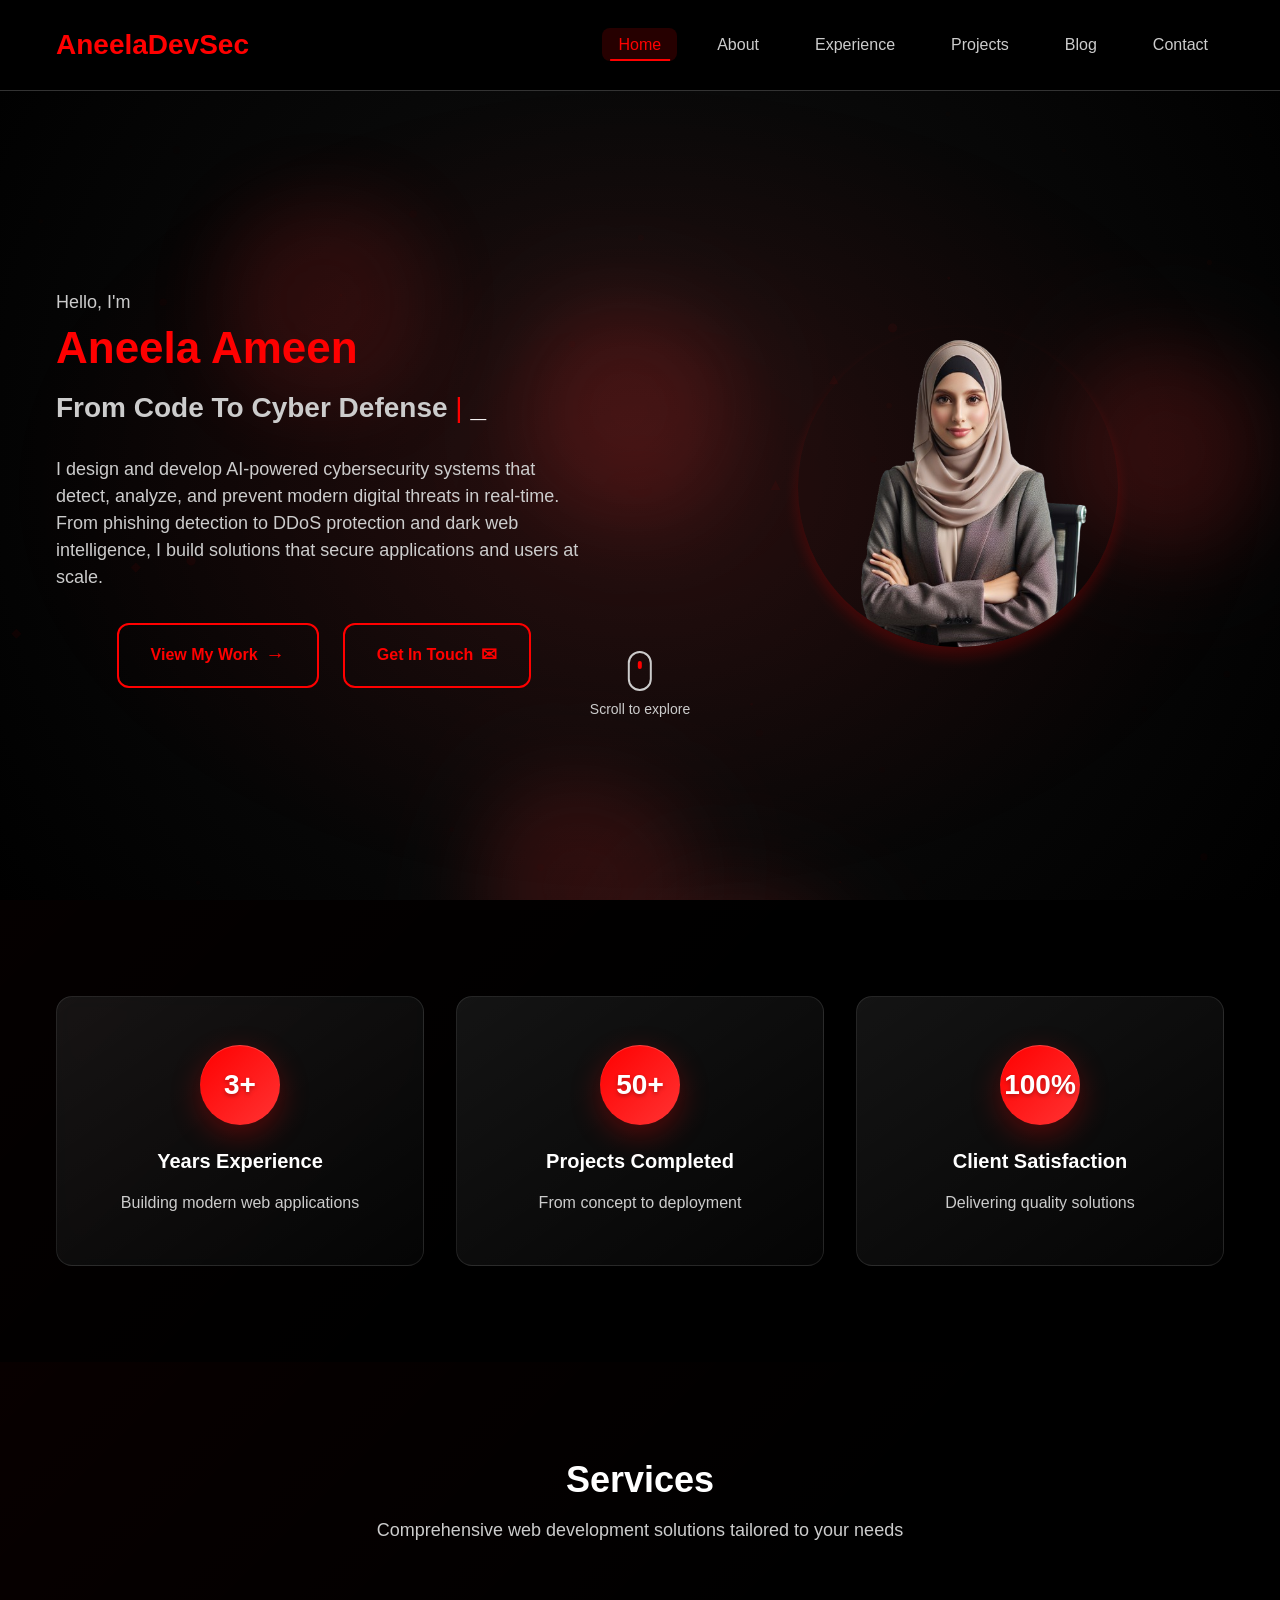
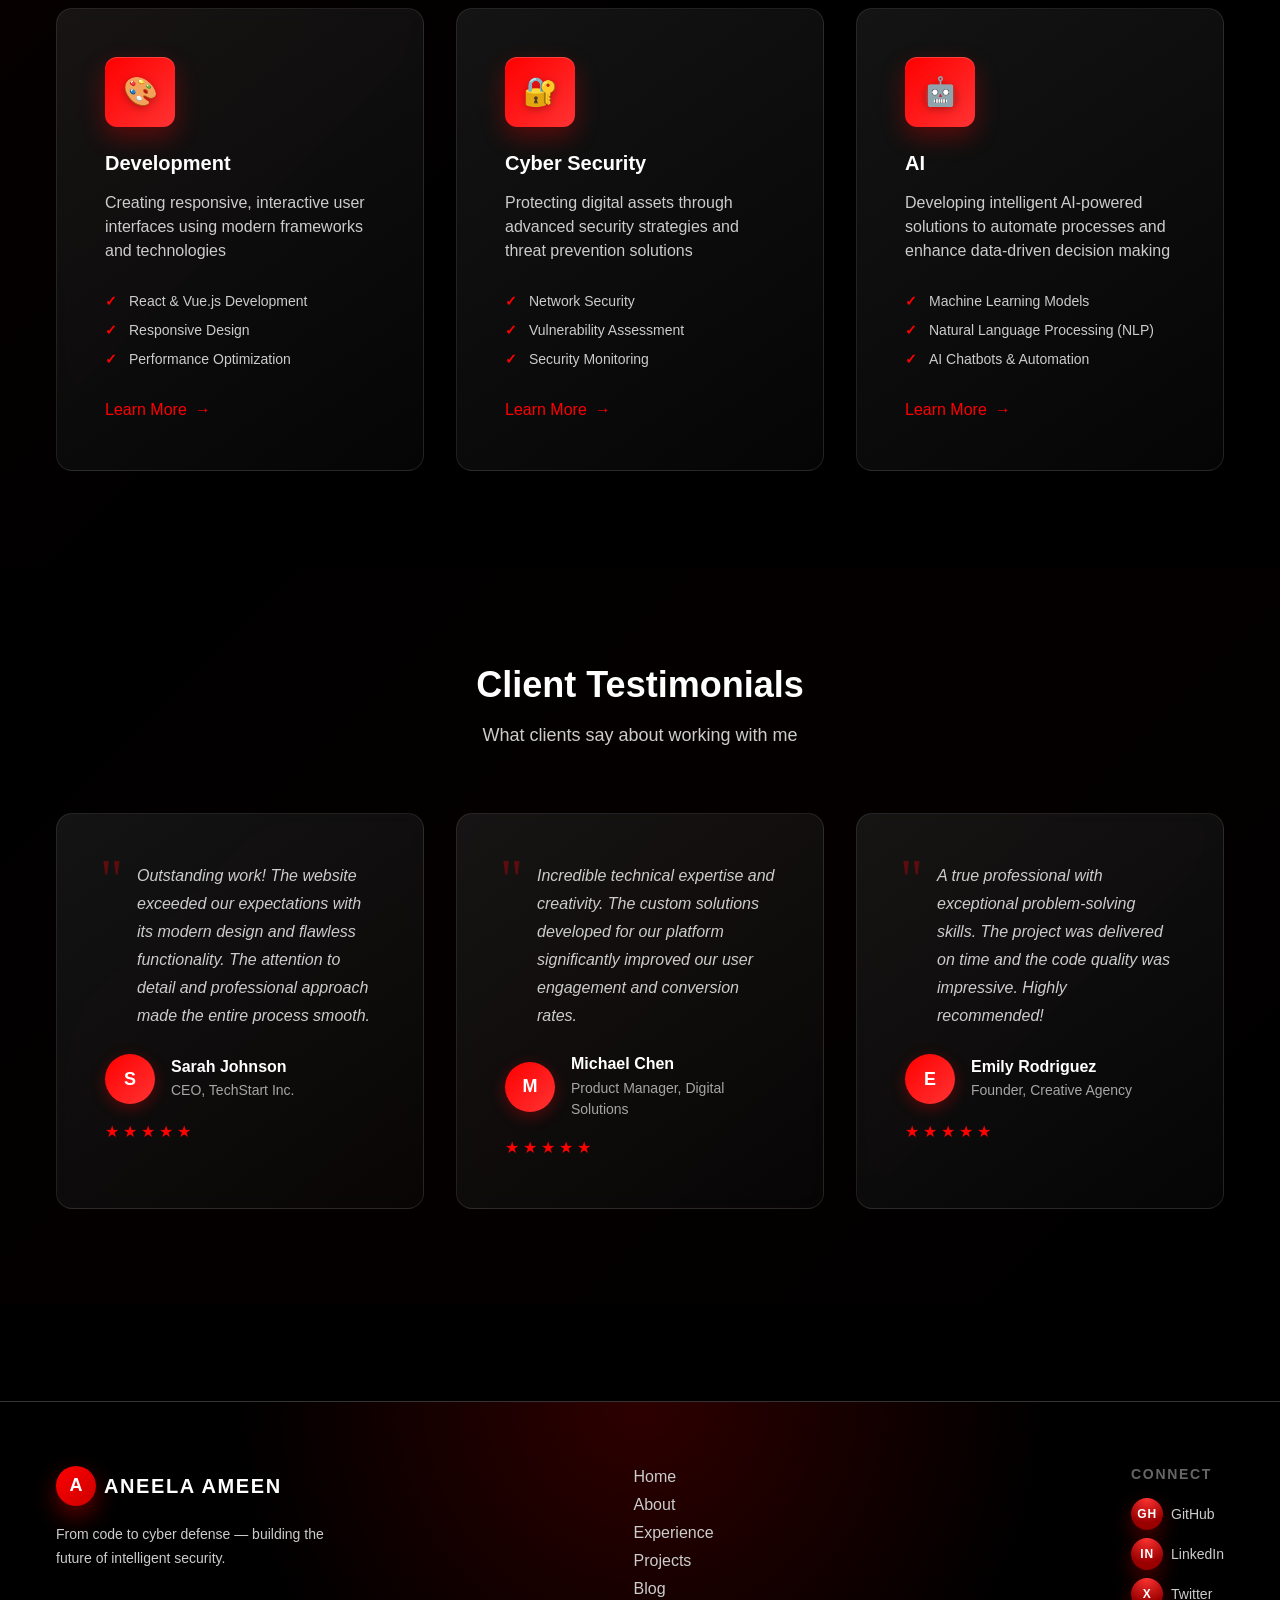
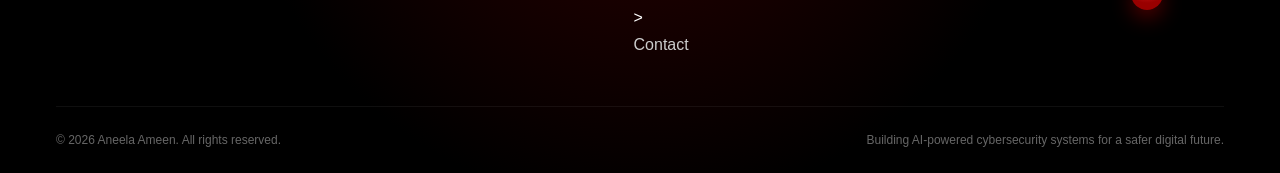
==== index.html @ 1cfebbe8 "Initial commit" ====
<!DOCTYPE html>
<html lang="en">
<head>
    <meta charset="UTF-8">
    <meta name="viewport" content="width=device-width, initial-scale=1.0">
    <meta name="description" content="Professional Portfolio - Frontend Developer specializing in modern web technologies">
    <meta name="keywords" content="portfolio, frontend developer, web developer, HTML, CSS, JavaScript">
    <meta name="author" content="Your Name">
    
    <title>Portfolio | Frontend Developer</title>
    
    <!-- Preload critical resources -->
    <link rel="preload" href="assets/css/style.css" as="style">
    <link rel="preload" href="script.js" as="script">
    
    <!-- Stylesheets -->
    <link rel="stylesheet" href="assets/css/style.css">
    
    <!-- Favicon -->
    <link rel="icon" type="image/x-icon" href="/favicon.ico">
</head>
<body>
    <!-- Animated Background Container -->
    <div id="animated-bg" class="animated-background">
        <div class="floating-element element-1"></div>
        <div class="floating-element element-2"></div>
        <div class="floating-element element-3"></div>
        <div class="floating-element element-4"></div>
        <div class="floating-element element-5"></div>
    </div>

    <!-- Header Navigation -->
    <header class="header" role="banner">
        <nav class="navbar" role="navigation" aria-label="Main navigation">
            <div class="nav-container">
                <!-- Logo -->
                <div class="logo">
                    <a href="#home" aria-label="Homepage">
                        <span class="logo-text">AneelaDevSec</span>
                    </a>
                </div>

                <!-- Mobile Menu Toggle -->
                <button class="mobile-menu-toggle" aria-label="Toggle mobile menu" aria-expanded="false">
                    <span class="hamburger-line"></span>
                    <span class="hamburger-line"></span>
                    <span class="hamburger-line"></span>
                </button>

                <!-- Navigation Links -->
                <ul class="nav-links" role="menubar">
                    <li role="none">
                        <a href="#home" class="nav-link active" role="menuitem" aria-current="page">Home</a>
                    </li>
                    <li role="none">
                        <a href="about.html" class="nav-link" role="menuitem">About</a>
                    </li>
                    <li role="none">
                        <a href="experience.html" class="nav-link" role="menuitem">Experience</a>
                    </li>
                    <li role="none">
                        <a href="projects.html" class="nav-link" role="menuitem">Projects</a>
                    </li>
                    <li role="none">
                        <a href="blog.html" class="nav-link" role="menuitem">Blog</a>
                    </li>
                   
                    <li role="none">
                        <a href="contact.html" class="nav-link" role="menuitem">Contact</a>
                    </li>
                </ul>
            </div>
        </nav>
    </header>

    <!-- Main Content -->
    <main class="main-content" role="main">
        <!-- Hero Section -->
        <section id="home" class="hero-section" aria-label="Introduction">
            <div class="hero-container">
                <div class="hero-content">
                    <!-- Profile Image -->
                    <div class="hero-image">
                        <div class="image-wrapper">
                           <img src="assets/images/anila.png" alt="Professional headshot of frontend developer" class="profile-img">
                            <div class="image-border"></div>
                        </div>
                    </div>

                    <!-- Hero Text Content -->
                    <div class="hero-text">
                        <h1 class="hero-name">
                            <span class="greeting">Hello, I'm</span>
                            <span class="name-highlight">Aneela Ameen</span>
                        </h1>
                        
                        <h2 class="hero-title">
                            <span class="title-text">Web Developer</span>
                            <span class="cursor-blink">|</span>
                            <span class="cursor">_</span>
                        </h2>
                        
                        <p class="hero-description">
                            I design and develop AI-powered cybersecurity systems that detect, analyze, 
and prevent modern digital threats in real-time. From phishing detection to 
DDoS protection and dark web intelligence, I build solutions that secure 
applications and users at scale.
                        </p>
                        
                        <!-- Call-to-Action Buttons -->
                        <div class="cta-buttons">
                            <a href="projects.html" class="btn btn-secondary" role="button">
                                <span class="btn-text">View My Work</span>
                                <span class="btn-icon">→</span>
                            </a>
                            <a href="contact.html" class="btn btn-secondary" role="button">
                                <span class="btn-text">Get In Touch</span>
                                <span class="btn-icon">✉</span>
                            </a>
                        </div>

                        <!-- Social Links -->
                        <!-- <div class="social-links" aria-label="Social media links">
                            <a href="#" class="social-link" aria-label="GitHub profile" target="_blank" rel="noopener noreferrer">
                                <span class="social-icon">GitHub</span>
                            </a>
                            <a href="#" class="social-link" aria-label="LinkedIn profile" target="_blank" rel="noopener noreferrer">
                                <span class="social-icon">LinkedIn</span>
                            </a>
                            <a href="#" class="social-link" aria-label="Twitter profile" target="_blank" rel="noopener noreferrer">
                                <span class="social-icon">Twitter</span>
                            </a>
                        </div> -->
                    </div>
                </div>

                <!-- Scroll Indicator -->
                <div class="scroll-indicator" aria-label="Scroll to explore">
                    <div class="scroll-mouse">
                        <div class="scroll-wheel"></div>
                    </div>
                    <p class="scroll-text">Scroll to explore</p>
                </div>
            </div>
        </section>

        <!-- Quick Highlights Section -->
        <section class="highlights-section" aria-label="Key highlights">
            <div class="highlights-container">
                <div class="highlight-card">
                    <div class="highlight-icon">
                        <span class="icon-number">3+</span>
                    </div>
                    <h3 class="highlight-title">Years Experience</h3>
                    <p class="highlight-desc">Building modern web applications</p>
                </div>
                
                <div class="highlight-card">
                    <div class="highlight-icon">
                        <span class="icon-number">50+</span>
                    </div>
                    <h3 class="highlight-title">Projects Completed</h3>
                    <p class="highlight-desc">From concept to deployment</p>
                </div>
                
                <div class="highlight-card">
                    <div class="highlight-icon">
                        <span class="icon-number">100%</span>
                    </div>
                    <h3 class="highlight-title">Client Satisfaction</h3>
                    <p class="highlight-desc">Delivering quality solutions</p>
                </div>
            </div>
        </section>

        <!-- Services Section -->
        <section class="services-section" aria-label="Services offered">
            <div class="services-container">
                <div class="section-header">
                    <h2 class="section-title">Services</h2>
                    <p class="section-subtitle">Comprehensive web development solutions tailored to your needs</p>
                </div>
                
                <div class="services-grid">
                    <div class="service-card" data-service="frontend">
                        <div class="service-icon">
                            <span class="service-symbol">🎨</span>
                        </div>
                        <h3 class="service-title">Development</h3>
                        <p class="service-description">Creating responsive, interactive user interfaces using modern frameworks and technologies</p>
                        <ul class="service-features">
                            <li>React & Vue.js Development</li>
                            <li>Responsive Design</li>
                            <li>Performance Optimization</li>
                        </ul>
                        <a href="development.html" class="service-cta">
                            <span class="cta-text">Learn More</span>
                            <span class="cta-arrow">→</span>
                        </a>
                    </div>
                    
                    <div class="service-card" data-service="backend">
                        <div class="service-icon">
                            <span class="service-symbol">🔐</span>
                        </div>
                        <h3 class="service-title">Cyber Security</h3>
                        <p class="service-description">Protecting digital assets through advanced security strategies and threat prevention solutions</p>
                        <ul class="service-features">
                            <li>Network Security</li>
                            <li>Vulnerability Assessment</li>
                            <li>Security Monitoring</li>
                        </ul>
                        <a href="cybersecurity.html" class="service-cta">
                            <span class="cta-text">Learn More</span>
                            <span class="cta-arrow">→</span>
                        </a>
                    </div>
                    
                    <div class="service-card" data-service="fullstack">
                        <div class="service-icon">
                            <span class="service-symbol">🤖</span>
                        </div>
                        <h3 class="service-title">AI</h3>
                        <p class="service-description">Developing intelligent AI-powered solutions to automate processes and enhance data-driven decision making</p>
                        <ul class="service-features">
                            <li>Machine Learning Models</li>
                            <li>Natural Language Processing (NLP)</li>
                            <li>AI Chatbots & Automation</li>
                        </ul>
                        <a href="ai.html" class="service-cta">
                            <span class="cta-text">Learn More</span>
                            <span class="cta-arrow">→</span>
                        </a>
                    </div>
                    
                    <!-- <div class="service-card" data-service="consulting">
                        <div class="service-icon">
                            <span class="service-symbol">💡</span>
                        </div>
                        <h3 class="service-title">Technical Consulting</h3>
                        <p class="service-description">Expert guidance on technology choices, architecture, and best practices</p>
                        <ul class="service-features">
                            <li>Technology Assessment</li>
                            <li>Architecture Planning</li>
                            <li>Code Review & Optimization</li>
                        </ul>
                        <div class="service-cta">
                            <span class="cta-text">Learn More</span>
                            <span class="cta-arrow">→</span>
                        </div>
                    </div> -->
                </div>
            </div>
        </section>

        <!-- Testimonials Section -->
        <section class="testimonials-section" aria-label="Client testimonials">
            <div class="testimonials-container">
                <div class="section-header">
                    <h2 class="section-title">Client Testimonials</h2>
                    <p class="section-subtitle">What clients say about working with me</p>
                </div>
                
                <div class="testimonials-grid">
                    <div class="testimonial-card" data-testimonial="1">
                        <div class="testimonial-content">
                            <div class="quote-icon">"</div>
                            <p class="testimonial-text">Outstanding work! The website exceeded our expectations with its modern design and flawless functionality. The attention to detail and professional approach made the entire process smooth.</p>
                        </div>
                        <div class="testimonial-author">
                            <div class="author-avatar">
                                <span class="author-initial">S</span>
                            </div>
                            <div class="author-info">
                                <h4 class="author-name">Sarah Johnson</h4>
                                <p class="author-title">CEO, TechStart Inc.</p>
                            </div>
                        </div>
                        <div class="testimonial-rating">
                            <span class="star">★</span>
                            <span class="star">★</span>
                            <span class="star">★</span>
                            <span class="star">★</span>
                            <span class="star">★</span>
                        </div>
                    </div>
                    
                    <div class="testimonial-card" data-testimonial="2">
                        <div class="testimonial-content">
                            <div class="quote-icon">"</div>
                            <p class="testimonial-text">Incredible technical expertise and creativity. The custom solutions developed for our platform significantly improved our user engagement and conversion rates.</p>
                        </div>
                        <div class="testimonial-author">
                            <div class="author-avatar">
                                <span class="author-initial">M</span>
                            </div>
                            <div class="author-info">
                                <h4 class="author-name">Michael Chen</h4>
                                <p class="author-title">Product Manager, Digital Solutions</p>
                            </div>
                        </div>
                        <div class="testimonial-rating">
                            <span class="star">★</span>
                            <span class="star">★</span>
                            <span class="star">★</span>
                            <span class="star">★</span>
                            <span class="star">★</span>
                        </div>
                    </div>
                    
                    <div class="testimonial-card" data-testimonial="3">
                        <div class="testimonial-content">
                            <div class="quote-icon">"</div>
                            <p class="testimonial-text">A true professional with exceptional problem-solving skills. The project was delivered on time and the code quality was impressive. Highly recommended!</p>
                        </div>
                        <div class="testimonial-author">
                            <div class="author-avatar">
                                <span class="author-initial">E</span>
                            </div>
                            <div class="author-info">
                                <h4 class="author-name">Emily Rodriguez</h4>
                                <p class="author-title">Founder, Creative Agency</p>
                            </div>
                        </div>
                        <div class="testimonial-rating">
                            <span class="star">★</span>
                            <span class="star">★</span>
                            <span class="star">★</span>
                            <span class="star">★</span>
                            <span class="star">★</span>
                        </div>
                    </div>
                </div>
            </div>
        </section>
    </main>

    <!-- Footer -->
    <footer class="site-footer" role="contentinfo">
        <div class="footer-container">
            <div class="footer-top">
                <!-- Footer Brand / Logo -->
                <div class="footer-brand">
                    <a href="index.html" class="footer-logo" aria-label="Portfolio homepage">
                        <span class="footer-logo-mark" aria-hidden="true">A</span>
                        <span class="footer-logo-text">Aneela Ameen</span>
                    </a>
                    <p class="footer-tagline">From code to cyber defense — building the future of intelligent security.</p>
                </div>

                <!-- Footer Navigation -->
                <nav class="footer-nav" aria-label="Footer navigation">
                    <h2 class="sr-only">Footer navigation</h2>
                    <ul class="footer-nav-list">
                        <li><a href="index.html" class="footer-nav-link">Home</a></li>
                        <li><a href="about.html" class="footer-nav-link">About</a></li>
                        <li><a href="experience.html" class="footer-nav-link">Experience</a></li>
                        <li><a href="projects.html" class="footer-nav-link">Projects</a></li>
                        <li><a href="blog.html" class="footer-nav-link">Blog</a></li>
       >
                        <li><a href="contact.html" class="footer-nav-link">Contact</a></li>
                    </ul>
                </nav>

                <!-- Footer Social Links -->
                <div class="footer-social" aria-label="Social media links">
                    <h2 class="footer-heading">Connect</h2>
                    <ul class="footer-social-list">
                        <li>
                            <a href="https://github.com/aneeladevsec" class="footer-social-link" target="_blank" rel="noopener noreferrer">
                                <span class="footer-social-icon" aria-hidden="true">GH</span>
                                <span class="footer-social-text">GitHub</span>
                            </a>
                        </li>
                        <li>
                            <a href="https://www.linkedin.com/in/aneela-ameen-81b8752b6/" class="footer-social-link" target="_blank" rel="noopener noreferrer">
                                <span class="footer-social-icon" aria-hidden="true">in</span>
                                <span class="footer-social-text">LinkedIn</span>
                            </a>
                        </li>
                        <li>
                            <a href="#" class="footer-social-link" target="_blank" rel="noopener noreferrer">
                                <span class="footer-social-icon" aria-hidden="true">X</span>
                                <span class="footer-social-text">Twitter</span>
                            </a>
                        </li>
                    </ul>
                </div>
            </div>

            <div class="footer-bottom">
                <p class="footer-copy">&copy; <span id="current-year"></span> Aneela Ameen. All rights reserved.</p>
                <p class="footer-meta">Building AI-powered cybersecurity systems for a safer digital future.</p>
            </div>
        </div>
    </footer>

    <!-- Scripts -->
    <script src="assets/js/script.js" defer></script>
</body>
</html>
---- assets/css/style.css ----
/*
===============================
PORTFOLIO WEBSITE STYLES
Frontend Developer Portfolio
Black & Red Theme
===============================
*/

/*
===============================
CSS CUSTOM PROPERTIES (VARIABLES)
===============================
*/
:root {
  /* Color Palette */
  --color-primary-black: #000000;
  --color-primary-red: #FF0000;
  --color-secondary-red: #CC0000;
  --color-accent-red: #FF3333;
  --color-dark-red: #990000;
  
  --color-white: #FFFFFF;
  --color-light-gray: #F5F5F5;
  --color-gray: #CCCCCC;
  --color-dark-gray: #333333;
  --color-medium-gray: #666666;
  
  /* Typography */
  --font-primary: 'Arial', 'Helvetica', sans-serif;
  --font-secondary: 'Georgia', serif;
  
  /* Font Sizes - Mobile First */
  --font-size-xs: 0.75rem;     /* 12px */
  --font-size-sm: 0.875rem;    /* 14px */
  --font-size-base: 1rem;      /* 16px */
  --font-size-lg: 1.125rem;    /* 18px */
  --font-size-xl: 1.25rem;     /* 20px */
  --font-size-2xl: 1.5rem;     /* 24px */
  --font-size-3xl: 1.8rem;     /* 28.8px */
  --font-size-4xl: 2.25rem;    /* 36px */
  --font-size-5xl: 3rem;       /* 48px */
  
  /* Line Heights */
  --line-height-tight: 1.2;
  --line-height-normal: 1.5;
  --line-height-relaxed: 1.75;
  
  /* Spacing - Mobile First */
  --space-xs: 0.25rem;   /* 4px */
  --space-sm: 0.5rem;    /* 8px */
  --space-md: 1rem;      /* 16px */
  --space-lg: 1.5rem;    /* 24px */
  --space-xl: 2rem;      /* 32px */
  --space-2xl: 3rem;     /* 48px */
  --space-3xl: 4rem;     /* 64px */
  --space-4xl: 6rem;     /* 96px */
  
  /* Border Radius */
  --radius-sm: 4px;
  --radius-md: 8px;
  --radius-lg: 12px;
  --radius-xl: 16px;
  --radius-full: 50%;
  
  /* Shadows */
  --shadow-sm: 0 1px 3px rgba(255, 0, 0, 0.1);
  --shadow-md: 0 4px 6px rgba(255, 0, 0, 0.15);
  --shadow-lg: 0 10px 15px rgba(255, 0, 0, 0.2);
  --shadow-xl: 0 20px 25px rgba(255, 0, 0, 0.25);
  
  /* Transitions */
  --transition-fast: 0.15s ease;
  --transition-normal: 0.3s ease;
  --transition-slow: 0.5s ease;
  
  /* Z-index Scale */
  --z-dropdown: 1000;
  --z-header: 1010;
  --z-modal: 1020;
  --z-tooltip: 1030;
}

/*
===============================
GLOBAL RESET & BASE STYLES
===============================
*/
* {
  box-sizing: border-box;
  margin: 0;
  padding: 0;
}

*:before,
*:after {
  box-sizing: border-box;
}

html {
  font-size: 16px;
  scroll-behavior: smooth;
  -webkit-text-size-adjust: 100%;
}

body {
  font-family: var(--font-primary);
  font-size: var(--font-size-base);
  line-height: var(--line-height-normal);
  color: var(--color-white);
  background-color: var(--color-primary-black);
  overflow-x: hidden;
  -webkit-font-smoothing: antialiased;
  -moz-osx-font-smoothing: grayscale;
}

/* Selection Color */
::selection {
  background-color: var(--color-primary-red);
  color: var(--color-white);
}

::-moz-selection {
  background-color: var(--color-primary-red);
  color: var(--color-white);
}

/*
===============================
TYPOGRAPHY
===============================
*/
h1, h2, h3, h4, h5, h6 {
  font-weight: bold;
  line-height: var(--line-height-tight);
  margin: 0;
  color: var(--color-white);
}

h1 {
  font-size: var(--font-size-4xl);
}

h2 {
  font-size: var(--font-size-3xl);
}

h3 {
  font-size: var(--font-size-2xl);
}

h4 {
  font-size: var(--font-size-xl);
}

h5 {
  font-size: var(--font-size-lg);
}

h6 {
  font-size: var(--font-size-base);
}

p {
  margin: 0;
  color: var(--color-gray);
}

a {
  color: var(--color-primary-red);
  text-decoration: none;
  transition: var(--transition-normal);
}

a:hover,
a:focus {
  color: var(--color-accent-red);
  text-decoration: underline;
}

/* Accent Text */
.title-accent,
.heading-accent {
  color: var(--color-primary-red);
  position: relative;
  display: inline-block;
}

.title-accent::after {
  content: '';
  position: absolute;
  bottom: -4px;
  left: 0;
  width: 50px;
  height: 2px;
  background-color: var(--color-primary-red);
  animation: slideIn 0.6s ease;
}

/*
===============================
ANIMATED BACKGROUND
===============================
*/
.animated-background {
  position: fixed;
  top: 0;
  left: 0;
  width: 100%;
  height: 100%;
  z-index: -1;
  pointer-events: none;
}

.floating-element {
  position: absolute;
  width: 20px;
  height: 20px;
  background: linear-gradient(45deg, var(--color-primary-red), var(--color-accent-red));
  border-radius: var(--radius-full);
  opacity: 0.1;
  animation: float 6s ease-in-out infinite;
}

.floating-element.element-1 {
  top: 20%;
  left: 10%;
  animation-delay: 0s;
  animation-duration: 8s;
}

.floating-element.element-2 {
  top: 60%;
  right: 15%;
  animation-delay: 2s;
  animation-duration: 10s;
}

.floating-element.element-3 {
  bottom: 30%;
  left: 20%;
  animation-delay: 4s;
  animation-duration: 7s;
}

.floating-element.element-4 {
  top: 40%;
  left: 60%;
  animation-delay: 1s;
  animation-duration: 9s;
}

.floating-element.element-5 {
  bottom: 20%;
  right: 30%;
  animation-delay: 3s;
  animation-duration: 6s;
}

/*
===============================
HEADER & NAVIGATION
===============================
*/
.header {
  position: fixed;
  top: 0;
  left: 0;
  right: 0;
  background: rgba(0, 0, 0, 0.95);
  backdrop-filter: blur(10px);
  border-bottom: 1px solid var(--color-dark-gray);
  z-index: var(--z-header);
  transition: var(--transition-normal);
}

.navbar {
  width: 100%;
}

.nav-container {
  max-width: 1200px;
  margin: 0 auto;
  display: flex;
  justify-content: space-between;
  align-items: center;
  padding: var(--space-md);
}

/* Logo */
.logo {
  z-index: calc(var(--z-header) + 1);
}

.logo-text {
  font-size: var(--font-size-2xl);
  font-weight: bold;
  color: var(--color-primary-red);
  transition: var(--transition-normal);
}

.logo a:hover .logo-text {
  color: var(--color-accent-red);
  text-shadow: 0 0 10px var(--color-primary-red);
  text-decoration: none;
}

/* Mobile Menu Toggle */
.mobile-menu-toggle {
  display: none;
  flex-direction: column;
  background: none;
  border: none;
  cursor: pointer;
  padding: var(--space-sm);
  z-index: calc(var(--z-header) + 1);
}

.hamburger-line {
  width: 24px;
  height: 2px;
  background-color: var(--color-white);
  margin: 3px 0;
  transition: var(--transition-normal);
  transform-origin: center;
}

.mobile-menu-toggle:hover .hamburger-line {
  background-color: var(--color-primary-red);
}

.mobile-menu-toggle[aria-expanded="true"] .hamburger-line:nth-child(1) {
  transform: rotate(45deg) translate(5px, 5px);
}

.mobile-menu-toggle[aria-expanded="true"] .hamburger-line:nth-child(2) {
  opacity: 0;
}

.mobile-menu-toggle[aria-expanded="true"] .hamburger-line:nth-child(3) {
  transform: rotate(-45deg) translate(7px, -6px);
}

/* Navigation Links */
.nav-links {
  display: flex;
  list-style: none;
  gap: var(--space-lg);
  margin: 0;
  padding: 0;
}

.nav-link {
  color: var(--color-gray);
  font-size: var(--font-size-base);
  font-weight: 500;
  padding: var(--space-sm) var(--space-md);
  border-radius: var(--radius-md);
  position: relative;
  transition: var(--transition-normal);
}

.nav-link:hover,
.nav-link:focus {
  color: var(--color-primary-red);
  background-color: rgba(255, 0, 0, 0.1);
  text-decoration: none;
}

.nav-link.active {
  color: var(--color-primary-red);
  background-color: rgba(255, 0, 0, 0.15);
}

.nav-link::after {
  content: '';
  position: absolute;
  bottom: 0;
  left: 50%;
  width: 0;
  height: 2px;
  background-color: var(--color-primary-red);
  transition: var(--transition-normal);
  transform: translateX(-50%);
}

.nav-link:hover::after,
.nav-link.active::after {
  width: 80%;
}

/*
===============================
MAIN LAYOUT
===============================
*/
.main-content {
  margin-top: 80px; /* Account for fixed header */
  min-height: calc(100vh - 80px);
}

/* Page Headers */
.page-header {
  text-align: center;
  padding: var(--space-4xl) var(--space-md) var(--space-2xl);
  background: linear-gradient(135deg, var(--color-primary-black) 0%, var(--color-dark-gray) 100%);
  position: relative;
}

.page-header::before {
  content: '';
  position: absolute;
  top: 0;
  left: 0;
  right: 0;
  bottom: 0;
  background: radial-gradient(circle at 50% 50%, rgba(255, 0, 0, 0.1) 0%, transparent 70%);
  pointer-events: none;
}

.page-header-container {
  max-width: 800px;
  margin: 0 auto;
  position: relative;
  z-index: 1;
}

.page-title {
  font-size: var(--font-size-4xl);
  margin-bottom: var(--space-md);
  animation: fadeInUp 0.8s ease;
}

.page-subtitle {
  font-size: var(--font-size-lg);
  color: var(--color-gray);
  animation: fadeInUp 0.8s ease 0.2s both;
}

/* Section Containers */
.section-container,
.hero-container,
.about-container,
.experience-container,
.projects-container,
.certifications-container,
.resume-container,
.cv-container,
.cover-letter-container,
.contact-container {
  max-width: 1200px;
  margin: 0 auto;
  padding: var(--space-2xl) var(--space-md);
}

.section-header {
  text-align: center;
  margin-bottom: var(--space-3xl);
}

.section-title {
  font-size: var(--font-size-3xl);
  margin-bottom: var(--space-md);
}

.section-subtitle {
  font-size: var(--font-size-lg);
  color: var(--color-gray);
  max-width: 600px;
  margin: 0 auto;
}

/*
===============================
BUTTONS
===============================
*/
.btn {
  display: inline-flex;
  align-items: center;
  gap: var(--space-sm);
  padding: var(--space-md) var(--space-xl);
  font-size: var(--font-size-base);
  font-weight: 600;
  border: 2px solid transparent;
  border-radius: var(--radius-lg);
  cursor: pointer;
  text-decoration: none;
  transition: var(--transition-normal);
  position: relative;
  overflow: hidden;
}

.btn::before {
  content: '';
  position: absolute;
  top: 0;
  left: -100%;
  width: 100%;
  height: 100%;
  background: linear-gradient(90deg, transparent, rgba(255, 255, 255, 0.2), transparent);
  transition: var(--transition-slow);
}

.btn:hover::before {
  left: 100%;
}

.btn-primary {
  background-color: var(--color-primary-red);
  color: var(--color-white);
  border-color: var(--color-primary-red);
}

.btn-primary:hover {
  background-color: var(--color-accent-red);
  border-color: var(--color-accent-red);
  transform: translateY(-2px);
  box-shadow: var(--shadow-lg);
  text-decoration: none;
}

.btn-secondary {
  background-color: transparent;
  color: var(--color-primary-red);
  border-color: var(--color-primary-red);
}

.btn-secondary:hover {
  background-color: var(--color-primary-red);
  color: var(--color-white);
  transform: translateY(-2px);
  box-shadow: var(--shadow-lg);
  text-decoration: none;
}

.btn-icon {
  font-size: var(--font-size-lg);
  transition: var(--transition-normal);
}

.btn:hover .btn-icon {
  transform: translateX(3px);
}

/* Button Groups */
.cta-buttons,
.download-buttons {
  display: flex;
  flex-wrap: wrap;
  gap: var(--space-md);
  justify-content: center;
  margin-top: var(--space-xl);
}

/*
===============================
CARDS & HOVER EFFECTS
===============================
*/
.card,
.project-card,
.certification-card,
.skill-item,
.experience-item {
  background: rgba(255, 255, 255, 0.05);
  border: 1px solid rgba(255, 255, 255, 0.1);
  border-radius: var(--radius-lg);
  padding: var(--space-lg);
  transition: var(--transition-normal);
  position: relative;
  overflow: hidden;
}

.card::before,
.project-card::before,
.certification-card::before {
  content: '';
  position: absolute;
  top: 0;
  left: 0;
  right: 0;
  bottom: 0;
  background: linear-gradient(135deg, rgba(255, 0, 0, 0.05) 0%, transparent 50%);
  opacity: 0;
  transition: var(--transition-normal);
  pointer-events: none;
}

.card:hover,
.project-card:hover,
.certification-card:hover {
  transform: translateY(-5px);
  border-color: var(--color-primary-red);
  box-shadow: var(--shadow-xl);
}

.card:hover::before,
.project-card:hover::before,
.certification-card:hover::before {
  opacity: 1;
}

/* Project Cards */
.projects-grid {
  display: grid;
  grid-template-columns: 1fr;
  gap: var(--space-xl);
  margin-top: var(--space-2xl);
}

.project-card {
  overflow: hidden;
}

.project-image {
  position: relative;
  border-radius: var(--radius-lg);
  overflow: hidden;
  margin-bottom: var(--space-lg);
}

.project-img {
  width: 100%;
  height: 200px;
  object-fit: cover;
  transition: var(--transition-slow);
}

.project-overlay {
  position: absolute;
  top: 0;
  left: 0;
  right: 0;
  bottom: 0;
  background: rgba(0, 0, 0, 0.8);
  display: flex;
  align-items: center;
  justify-content: center;
  opacity: 0;
  transition: var(--transition-normal);
}

.project-card:hover .project-overlay {
  opacity: 1;
}

.project-card:hover .project-img {
  transform: scale(1.1);
}

.project-links {
  display: flex;
  gap: var(--space-md);
}

.project-link {
  padding: var(--space-sm) var(--space-md);
  background-color: var(--color-primary-red);
  color: var(--color-white);
  border-radius: var(--radius-md);
  font-weight: 600;
  transition: var(--transition-normal);
}

.project-link:hover {
  background-color: var(--color-accent-red);
  transform: translateY(-2px);
  text-decoration: none;
}

.project-title {
  font-size: var(--font-size-xl);
  margin-bottom: var(--space-md);
  color: var(--color-white);
}

.project-description {
  color: var(--color-gray);
  margin-bottom: var(--space-lg);
}

.project-tech,
.tech-tag {
  display: inline-block;
  background-color: rgba(255, 0, 0, 0.2);
  color: var(--color-primary-red);
  padding: var(--space-xs) var(--space-sm);
  border-radius: var(--radius-sm);
  font-size: var(--font-size-sm);
  margin: var(--space-xs) var(--space-xs) 0 0;
  font-weight: 600;
}

/*
===============================
HIGHLIGHTS SECTION - MODERN DESIGN
===============================
*/
.highlights-section {
  padding: var(--space-4xl) 0;
  background: linear-gradient(135deg, rgba(255, 0, 0, 0.02) 0%, transparent 50%);
  position: relative;
}

.highlights-container {
  max-width: 1200px;
  margin: 0 auto;
  padding: 0 var(--space-md);
  display: grid;
  grid-template-columns: repeat(auto-fit, minmax(280px, 1fr));
  gap: var(--space-xl);
}

.highlight-card {
  background: linear-gradient(145deg, rgba(255, 255, 255, 0.08) 0%, rgba(255, 255, 255, 0.02) 100%);
  border: 1px solid rgba(255, 255, 255, 0.1);
  border-radius: var(--radius-xl);
  padding: var(--space-2xl);
  text-align: center;
  position: relative;
  transition: all var(--transition-normal);
  overflow: hidden;
  backdrop-filter: blur(10px);
}

.highlight-card::before {
  content: '';
  position: absolute;
  top: 0;
  left: 0;
  right: 0;
  bottom: 0;
  background: linear-gradient(135deg, rgba(255, 0, 0, 0.1) 0%, transparent 70%);
  opacity: 0;
  transition: var(--transition-normal);
  pointer-events: none;
}

.highlight-card:hover {
  transform: translateY(-10px) scale(1.02);
  border-color: rgba(255, 0, 0, 0.3);
  box-shadow: 
    0 20px 40px rgba(255, 0, 0, 0.1),
    0 0 0 1px rgba(255, 0, 0, 0.1),
    inset 0 1px 0 rgba(255, 255, 255, 0.1);
}

.highlight-card:hover::before {
  opacity: 1;
}

.highlight-icon {
  width: 80px;
  height: 80px;
  margin: 0 auto var(--space-lg);
  background: linear-gradient(135deg, var(--color-primary-red) 0%, var(--color-accent-red) 100%);
  border-radius: var(--radius-full);
  display: flex;
  align-items: center;
  justify-content: center;
  position: relative;
  transition: var(--transition-normal);
  box-shadow: 
    0 10px 30px rgba(255, 0, 0, 0.3),
    inset 0 1px 0 rgba(255, 255, 255, 0.2);
}

.highlight-icon::before {
  content: '';
  position: absolute;
  top: -2px;
  left: -2px;
  right: -2px;
  bottom: -2px;
  background: linear-gradient(135deg, var(--color-accent-red), var(--color-primary-red));
  border-radius: var(--radius-full);
  z-index: -1;
  opacity: 0;
  transition: var(--transition-normal);
}

.highlight-card:hover .highlight-icon {
  transform: scale(1.1) rotate(5deg);
  box-shadow: 
    0 15px 40px rgba(255, 0, 0, 0.4),
    inset 0 1px 0 rgba(255, 255, 255, 0.3);
}

.highlight-card:hover .highlight-icon::before {
  opacity: 1;
}

.icon-number {
  font-size: var(--font-size-2xl);
  font-weight: 800;
  color: var(--color-white);
  text-shadow: 0 2px 4px rgba(0, 0, 0, 0.3);
  line-height: 1;
}

.highlight-title {
  font-size: var(--font-size-xl);
  font-weight: 700;
  color: var(--color-white);
  margin-bottom: var(--space-md);
  transition: var(--transition-normal);
}

.highlight-desc {
  color: var(--color-gray);
  font-size: var(--font-size-base);
  line-height: var(--line-height-relaxed);
  transition: var(--transition-normal);
}

.highlight-card:hover .highlight-title {
  color: var(--color-primary-red);
  transform: translateY(-2px);
}

.highlight-card:hover .highlight-desc {
  color: var(--color-light-gray);
}

/* Responsive adjustments for highlights section */
@media (max-width: 768px) {
  .highlights-container {
    grid-template-columns: 1fr;
    gap: var(--space-lg);
    padding: 0 var(--space-lg);
  }
  
  .highlight-card {
    padding: var(--space-xl);
  }
  
  .highlight-icon {
    width: 70px;
    height: 70px;
    margin-bottom: var(--space-md);
  }
  
  .icon-number {
    font-size: var(--font-size-xl);
  }
  
  .highlight-title {
    font-size: var(--font-size-lg);
  }
  
  .highlight-desc {
    font-size: var(--font-size-sm);
  }
}

@media (max-width: 480px) {
  .highlights-section {
    padding: var(--space-3xl) 0;
  }
  
  .highlights-container {
    padding: 0 var(--space-md);
  }
  
  .highlight-card {
    padding: var(--space-lg);
  }
  
  .highlight-icon {
    width: 60px;
    height: 60px;
  }
  
  .icon-number {
    font-size: var(--font-size-lg);
  }
}

/*
===============================
SERVICES SECTION
===============================
*/
.services-section {
  padding: var(--space-4xl) 0;
  background: linear-gradient(135deg, rgba(255, 0, 0, 0.03) 0%, transparent 50%);
  position: relative;
}

.services-container {
  max-width: 1200px;
  margin: 0 auto;
  padding: 0 var(--space-md);
}

.services-grid {
  display: grid;
  grid-template-columns: repeat(auto-fit, minmax(280px, 1fr));
  gap: var(--space-xl);
  margin-top: var(--space-3xl);
}

.service-card {
  background: linear-gradient(145deg, rgba(255, 255, 255, 0.08) 0%, rgba(255, 255, 255, 0.02) 100%);
  border: 1px solid rgba(255, 255, 255, 0.1);
  border-radius: var(--radius-xl);
  padding: var(--space-2xl);
  position: relative;
  transition: all var(--transition-normal);
  overflow: hidden;
  backdrop-filter: blur(10px);
  cursor: pointer;
}

.service-card::before {
  content: '';
  position: absolute;
  top: 0;
  left: 0;
  right: 0;
  bottom: 0;
  background: linear-gradient(135deg, rgba(255, 0, 0, 0.1) 0%, transparent 70%);
  opacity: 0;
  transition: var(--transition-normal);
  pointer-events: none;
}

.service-card:hover {
  transform: translateY(-10px) scale(1.02);
  border-color: rgba(255, 0, 0, 0.3);
  box-shadow: 
    0 20px 40px rgba(255, 0, 0, 0.15),
    0 0 0 1px rgba(255, 0, 0, 0.1),
    inset 0 1px 0 rgba(255, 255, 255, 0.1);
}

.service-card:hover::before {
  opacity: 1;
}

.service-icon {
  width: 70px;
  height: 70px;
  background: linear-gradient(135deg, var(--color-primary-red) 0%, var(--color-accent-red) 100%);
  border-radius: var(--radius-lg);
  display: flex;
  align-items: center;
  justify-content: center;
  margin-bottom: var(--space-lg);
  position: relative;
  transition: var(--transition-normal);
  box-shadow: 
    0 10px 25px rgba(255, 0, 0, 0.3),
    inset 0 1px 0 rgba(255, 255, 255, 0.2);
}

.service-card:hover .service-icon {
  transform: scale(1.1) rotate(5deg);
  box-shadow: 
    0 15px 35px rgba(255, 0, 0, 0.4),
    inset 0 1px 0 rgba(255, 255, 255, 0.3);
}

.service-symbol {
  font-size: var(--font-size-2xl);
  filter: drop-shadow(0 2px 4px rgba(0, 0, 0, 0.3));
}

.service-title {
  font-size: var(--font-size-xl);
  font-weight: 600;
  margin-bottom: var(--space-md);
  color: var(--color-white);
  line-height: var(--line-height-tight);
}

.service-description {
  font-size: var(--font-size-base);
  color: var(--color-gray);
  line-height: var(--line-height-normal);
  margin-bottom: var(--space-lg);
}

.service-features {
  list-style: none;
  margin-bottom: var(--space-lg);
}

.service-features li {
  font-size: var(--font-size-sm);
  color: var(--color-gray);
  padding: var(--space-xs) 0;
  padding-left: var(--space-lg);
  position: relative;
}

.service-features li::before {
  content: '✓';
  position: absolute;
  left: 0;
  color: var(--color-primary-red);
  font-weight: bold;
}

.service-cta {
  display: flex;
  align-items: center;
  gap: var(--space-sm);
  color: var(--color-primary-red);
  font-weight: 500;
  text-decoration: none;
  cursor: pointer;
  transition: var(--transition-normal);
}

.service-card:hover .service-cta {
  color: var(--color-accent-red);
  transform: translateX(5px);
}

.cta-arrow {
  transition: var(--transition-normal);
}

.service-card:hover .cta-arrow {
  transform: translateX(5px);
}

/*
===============================
TESTIMONIALS SECTION
===============================
*/
.testimonials-section {
  padding: var(--space-4xl) 0;
  background: linear-gradient(135deg, transparent 0%, rgba(255, 0, 0, 0.02) 50%, transparent 100%);
  position: relative;
}

.testimonials-container {
  max-width: 1200px;
  margin: 0 auto;
  padding: 0 var(--space-md);
}

.testimonials-grid {
  display: grid;
  grid-template-columns: repeat(auto-fit, minmax(320px, 1fr));
  gap: var(--space-xl);
  margin-top: var(--space-3xl);
}

.testimonial-card {
  background: linear-gradient(145deg, rgba(255, 255, 255, 0.08) 0%, rgba(255, 255, 255, 0.02) 100%);
  border: 1px solid rgba(255, 255, 255, 0.1);
  border-radius: var(--radius-xl);
  padding: var(--space-2xl);
  position: relative;
  transition: all var(--transition-normal);
  overflow: hidden;
  backdrop-filter: blur(10px);
}

.testimonial-card::before {
  content: '';
  position: absolute;
  top: 0;
  left: 0;
  right: 0;
  bottom: 0;
  background: linear-gradient(135deg, rgba(255, 0, 0, 0.05) 0%, transparent 70%);
  opacity: 0;
  transition: var(--transition-normal);
  pointer-events: none;
}

.testimonial-card:hover {
  transform: translateY(-8px);
  border-color: rgba(255, 0, 0, 0.2);
  box-shadow: 
    0 15px 35px rgba(255, 0, 0, 0.1),
    0 0 0 1px rgba(255, 0, 0, 0.05),
    inset 0 1px 0 rgba(255, 255, 255, 0.1);
}

.testimonial-card:hover::before {
  opacity: 1;
}

.testimonial-content {
  margin-bottom: var(--space-lg);
  position: relative;
}

.quote-icon {
  font-size: var(--font-size-5xl);
  color: var(--color-primary-red);
  opacity: 0.3;
  position: absolute;
  top: -10px;
  left: -5px;
  line-height: 1;
  font-family: serif;
}

.testimonial-text {
  font-size: var(--font-size-base);
  line-height: var(--line-height-relaxed);
  color: var(--color-gray);
  font-style: italic;
  padding-left: var(--space-xl);
  position: relative;
  z-index: 1;
}

.testimonial-author {
  display: flex;
  align-items: center;
  gap: var(--space-md);
  margin-bottom: var(--space-md);
}

.author-avatar {
  width: 50px;
  height: 50px;
  background: linear-gradient(135deg, var(--color-primary-red) 0%, var(--color-accent-red) 100%);
  border-radius: var(--radius-full);
  display: flex;
  align-items: center;
  justify-content: center;
  font-weight: bold;
  color: var(--color-white);
  font-size: var(--font-size-lg);
  box-shadow: 0 4px 15px rgba(255, 0, 0, 0.3);
  flex-shrink: 0;
}

.author-info {
  flex: 1;
}

.author-name {
  font-size: var(--font-size-base);
  font-weight: 600;
  color: var(--color-white);
  margin-bottom: var(--space-xs);
}

.author-title {
  font-size: var(--font-size-sm);
  color: var(--color-gray);
  opacity: 0.8;
}

.testimonial-rating {
  display: flex;
  gap: var(--space-xs);
}

.star {
  color: var(--color-primary-red);
  font-size: var(--font-size-base);
  transition: var(--transition-fast);
}

.testimonial-card:hover .star {
  transform: scale(1.1);
}

/* Animation Effects for New Sections */
.testimonial-highlight {
  animation: testimonialPulse 3s ease-in-out;
}

@keyframes testimonialPulse {
  0% { 
    transform: scale(1); 
    box-shadow: 0 4px 15px rgba(255, 0, 0, 0.1);
  }
  50% { 
    transform: scale(1.02); 
    box-shadow: 0 8px 25px rgba(255, 0, 0, 0.2);
  }
  100% { 
    transform: scale(1); 
    box-shadow: 0 4px 15px rgba(255, 0, 0, 0.1);
  }
}

.ripple-effect {
  position: absolute;
  border-radius: 50%;
  background: rgba(255, 0, 0, 0.3);
  transform: scale(0);
  animation: ripple 0.6s linear;
  pointer-events: none;
}

@keyframes ripple {
  to {
    transform: scale(4);
    opacity: 0;
  }
}

/* Focus styles for accessibility */
.service-card:focus,
.testimonial-card:focus {
  outline: 2px solid var(--color-primary-red);
  outline-offset: 4px;
}

/* Enhanced hover states */
.service-card:hover .service-features li::before {
  color: var(--color-accent-red);
  transform: scale(1.2);
}

.testimonial-card:hover .quote-icon {
  color: var(--color-accent-red);
  transform: scale(1.1);
}

/* Responsive Design for Services and Testimonials */
@media (max-width: 768px) {
  .services-section,
  .testimonials-section {
    padding: var(--space-3xl) 0;
  }
  
  .services-grid,
  .testimonials-grid {
    grid-template-columns: 1fr;
    gap: var(--space-lg);
  }
  
  .service-card,
  .testimonial-card {
    padding: var(--space-lg);
  }
  
  .service-title {
    font-size: var(--font-size-lg);
  }
  
  .testimonial-text {
    padding-left: var(--space-lg);
  }
  
  .quote-icon {
    font-size: var(--font-size-3xl);
  }
}

@media (max-width: 480px) {
  .services-container,
  .testimonials-container {
    padding: 0 var(--space-md);
  }
  
  .service-card,
  .testimonial-card {
    padding: var(--space-md);
  }
  
  .service-icon {
    width: 60px;
    height: 60px;
  }
  
  .service-symbol {
    font-size: var(--font-size-xl);
  }
  
  .author-avatar {
    width: 40px;
    height: 40px;
    font-size: var(--font-size-base);
  }
}

/*
===============================
HERO SECTION
===============================
*/
.hero-section {
  min-height: calc(100vh - 80px);
  display: flex;
  align-items: center;
  position: relative;
  background: radial-gradient(ellipse at center, rgba(255, 0, 0, 0.1) 0%, transparent 70%);
}

.hero-container {
  position: relative;
  z-index: 1;
}

.hero-content {
  display: grid;
  gap: var(--space-2xl);
  align-items: center;
  text-align: center;
}

.hero-name {
  font-size: var(--font-size-4xl);
  margin-bottom: var(--space-md);
  animation: fadeInUp 0.8s ease;
}

.greeting {
  display: block;
  color: var(--color-gray);
  font-size: var(--font-size-lg);
  font-weight: normal;
  margin-bottom: var(--space-sm);
}

.name-highlight {
  color: var(--color-primary-red);
  display: block;
  position: relative;
}

.hero-title {
  font-size: var(--font-size-2xl);
  margin-bottom: var(--space-xl);
  animation: fadeInUp 0.8s ease 0.2s both;
}

.title-text {
  color: var(--color-gray);
}

.cursor-blink {
  color: var(--color-primary-red);
  animation: blink 1s infinite;
  font-weight: normal;
}

.hero-description {
  font-size: var(--font-size-lg);
  color: var(--color-gray);
  margin-bottom: var(--space-xl);
  max-width: 600px;
  margin-left: auto;
  margin-right: auto;
  animation: fadeInUp 0.8s ease 0.4s both;
}

/* Social Links */
.social-links {
  display: flex;
  gap: var(--space-lg);
  justify-content: center;
  margin-top: var(--space-xl);
}

.social-link {
  color: var(--color-gray);
  font-size: var(--font-size-base);
  padding: var(--space-sm) var(--space-md);
  border: 1px solid var(--color-dark-gray);
  border-radius: var(--radius-md);
  transition: var(--transition-normal);
}

.social-link:hover {
  color: var(--color-primary-red);
  border-color: var(--color-primary-red);
  background-color: rgba(255, 0, 0, 0.1);
  text-decoration: none;
}

/* Scroll Indicator */
.scroll-indicator {
  position: absolute;
  bottom: var(--space-xl);
  left: 50%;
  transform: translateX(-50%);
  text-align: center;
  animation: bounce 2s infinite;
}

.scroll-mouse {
  width: 24px;
  height: 40px;
  border: 2px solid var(--color-gray);
  border-radius: 12px;
  margin: 0 auto var(--space-sm);
  position: relative;
}

.scroll-wheel {
  width: 4px;
  height: 8px;
  background-color: var(--color-primary-red);
  border-radius: 2px;
  position: absolute;
  top: 8px;
  left: 50%;
  transform: translateX(-50%);
  animation: scroll-wheel 2s infinite;
}

.scroll-text {
  font-size: var(--font-size-sm);
  color: var(--color-gray);
}

/*
===============================
FORMS
===============================
*/
.contact-form,
.form {
  max-width: 600px;
  margin: 0 auto;
}

.form-group {
  margin-bottom: var(--space-lg);
}

.form-label {
  display: block;
  font-weight: 600;
  color: var(--color-white);
  margin-bottom: var(--space-sm);
}

.required-indicator {
  color: var(--color-primary-red);
  margin-left: var(--space-xs);
}

.form-input,
.form-textarea {
  width: 100%;
  padding: var(--space-md);
  font-size: var(--font-size-base);
  background-color: rgba(255, 255, 255, 0.05);
  border: 1px solid var(--color-dark-gray);
  border-radius: var(--radius-md);
  color: var(--color-white);
  transition: var(--transition-normal);
}

.form-input::placeholder,
.form-textarea::placeholder {
  color: var(--color-medium-gray);
}

.form-input:focus,
.form-textarea:focus {
  outline: none;
  border-color: var(--color-primary-red);
  box-shadow: 0 0 0 3px rgba(255, 0, 0, 0.1);
}

.form-textarea {
  resize: vertical;
  min-height: 120px;
}

.submit-btn {
  width: 100%;
  padding: var(--space-lg) var(--space-xl);
  font-size: var(--font-size-lg);
  font-weight: 600;
  background-color: var(--color-primary-red);
  color: var(--color-white);
  border: none;
  border-radius: var(--radius-lg);
  cursor: pointer;
  transition: var(--transition-normal);
}

.submit-btn:hover {
  background-color: var(--color-accent-red);
  transform: translateY(-2px);
  box-shadow: var(--shadow-lg);
}

.submit-btn:disabled {
  opacity: 0.6;
  cursor: not-allowed;
  transform: none;
}

.error-message {
  color: var(--color-primary-red);
  font-size: var(--font-size-sm);
  margin-top: var(--space-xs);
  display: none;
}

.error-message.show {
  display: block;
}

/*
===============================
ANIMATIONS & KEYFRAMES
===============================
*/
@keyframes fadeInUp {
  from {
    opacity: 0;
    transform: translateY(20px);
  }
  to {
    opacity: 1;
    transform: translateY(0);
  }
}

@keyframes slideIn {
  from {
    width: 0;
  }
  to {
    width: 50px;
  }
}

@keyframes float {
  0%, 100% {
    transform: translateY(0px) rotate(0deg);
    opacity: 0.1;
  }
  50% {
    transform: translateY(-20px) rotate(180deg);
    opacity: 0.3;
  }
}

@keyframes blink {
  0%, 50% {
    opacity: 1;
  }
  51%, 100% {
    opacity: 0;
  }
}

@keyframes bounce {
  0%, 20%, 50%, 80%, 100% {
    transform: translateX(-50%) translateY(0);
  }
  40% {
    transform: translateX(-50%) translateY(-10px);
  }
  60% {
    transform: translateX(-50%) translateY(-5px);
  }
}

@keyframes scroll-wheel {
  0% {
    top: 8px;
    opacity: 1;
  }
  100% {
    top: 24px;
    opacity: 0;
  }
}

/* Scroll Animations */
.scroll-animation {
  opacity: 0;
  transform: translateY(20px);
  transition: var(--transition-slow);
}

.scroll-animation.animate {
  opacity: 1;
  transform: translateY(0);
}

/*
===============================
RESPONSIVE DESIGN - MOBILE FIRST
===============================
*/

/* Small Mobile (max-width: 480px) */
@media (max-width: 480px) {
  :root {
    --font-size-4xl: 1.8rem;   /* 28.8px */
    --font-size-3xl: 1.5rem;   /* 24px */
    --font-size-2xl: 1.25rem;  /* 20px */
  }
  
  .nav-container {
    padding: var(--space-sm) var(--space-md);
  }
  
  .page-header {
    padding: var(--space-2xl) var(--space-md) var(--space-xl);
  }
  
  .hero-content {
    gap: var(--space-xl);
  }
  
  .cta-buttons,
  .download-buttons {
    flex-direction: column;
    align-items: center;
  }
  
  .btn {
    width: 100%;
    justify-content: center;
    max-width: 280px;
  }
  
  .social-links {
    flex-wrap: wrap;
    gap: var(--space-md);
  }
  
}

/* Large Mobile (min-width: 481px) */
@media (min-width: 481px) {
  .projects-grid {
    grid-template-columns: 1fr;
  }
  
  .hero-content {
    text-align: center;
  }
}

/* Tablet (min-width: 768px) */
@media (min-width: 768px) {
  :root {
    --font-size-4xl: 2.5rem;   /* 40px */
    --font-size-3xl: 2rem;     /* 32px */
    --font-size-2xl: 1.5rem;   /* 24px */
  }
  
  .mobile-menu-toggle {
    display: none !important;
  }
  
  .nav-links {
    display: flex !important;
  }
  
  .projects-grid {
    grid-template-columns: repeat(2, 1fr);
  }
  
  
  .hero-content {
    grid-template-columns: 1fr 1fr;
    text-align: left;
    gap: var(--space-3xl);
  }
  
  .hero-text {
    order: 1;
  }
  
  .hero-image {
    order: 2;
  }
}

/* Large Tablet / Small Desktop (min-width: 1024px) */
@media (min-width: 1024px) {
  :root {
    --font-size-5xl: 3.5rem;   /* 56px */
    --font-size-4xl: 2.75rem;  /* 44px */
    --font-size-3xl: 2.25rem;  /* 36px */
    --font-size-2xl: 1.75rem;  /* 28px */
  }
  
  .projects-grid {
    grid-template-columns: repeat(2, 1fr);
  }
  
  .nav-container {
    padding: var(--space-lg) var(--space-md);
  }
}

/* Desktop (min-width: 1200px) */
@media (min-width: 1200px) {
  .projects-grid {
    grid-template-columns: repeat(3, 1fr);
  }
  
  .hero-content {
    gap: var(--space-4xl);
  }
  
  .section-container,
  .hero-container,
  .about-container,
  .experience-container,
  .projects-container,
  .certifications-container,
  .resume-container,
  .cv-container,
  .cover-letter-container,
  .contact-container {
    padding: var(--space-3xl) var(--space-md);
  }
}

/* Large Desktop (min-width: 1440px) */
@media (min-width: 1440px) {
  :root {
    --font-size-5xl: 4rem;     /* 64px */
    --font-size-4xl: 3rem;     /* 48px */
  }
}

@media (max-width: 767px) {
  .nav-links {
    position: fixed;
    top: 0;
    left: -100%;
    width: 100%;
    height: 100vh;
    background-color: rgba(0, 0, 0, 0.95);
    backdrop-filter: blur(10px);
    flex-direction: column;
    justify-content: center;
    align-items: center;
    gap: var(--space-xl);
    transition: var(--transition-normal);
    z-index: var(--z-header);
  }
  
  .nav-links.mobile-open {
    left: 0;
  }
  
  .mobile-menu-toggle {
    display: flex;
  }
  
  .nav-link {
    font-size: var(--font-size-xl);
    padding: var(--space-lg);
  }
}

/*
===============================
UTILITY CLASSES
===============================
*/
.text-center { text-align: center; }
.text-left { text-align: left; }
.text-right { text-align: right; }

.text-red { color: var(--color-primary-red); }
.text-white { color: var(--color-white); }
.text-gray { color: var(--color-gray); }

.bg-red { background-color: var(--color-primary-red); }
.bg-black { background-color: var(--color-primary-black); }

.hidden { display: none; }
.visible { display: block; }

.sr-only {
  position: absolute;
  width: 1px;
  height: 1px;
  padding: 0;
  margin: -1px;
  overflow: hidden;
  clip: rect(0, 0, 0, 0);
  white-space: nowrap;
  border: 0;
}

/*
===============================
PRINT STYLES
===============================
*/
@media print {
  * {
    background: white !important;
    color: black !important;
  }
  
  .animated-background,
  .floating-element,
  .mobile-menu-toggle,
  .scroll-indicator {
    display: none !important;
  }
  
  .header {
    position: static;
    background: white !important;
    border-bottom: 1px solid black;
  }
  
  .main-content {
    margin-top: 0;
  }
  
  .nav-links {
    display: flex !important;
  }
  
  a {
    text-decoration: underline;
  }
  
  .btn {
    border: 1px solid black !important;
    background: white !important;
    color: black !important;
  }
}

/*
===============================
PERFORMANCE OPTIMIZATIONS
===============================
*/
.will-change {
  will-change: transform, opacity;
}

.gpu-acceleration {
  transform: translateZ(0);
}

/*
===============================
ACCESSIBILITY ENHANCEMENTS
===============================
*/
@media (prefers-reduced-motion: reduce) {
  * {
    animation-duration: 0.01ms !important;
    animation-iteration-count: 1 !important;
    transition-duration: 0.01ms !important;
  }
  
  .floating-element {
    animation: none;
  }
  
  .scroll-indicator {
    animation: none;
  }
  
  .cursor-blink {
    animation: none;
  }
}

:focus-visible {
  outline: 2px solid var(--color-primary-red);
  outline-offset: 2px;
}

/* High contrast mode support */
@media (prefers-contrast: high) {
  :root {
    --color-gray: #CCCCCC;
    --color-medium-gray: #888888;
  }
  
  .card,
  .project-card,
  .certification-card {
    border-width: 2px;
  }
  
  .btn {
    border-width: 3px;
  }
}

/* 
===============================
PROFILE IMAGE RESPONSIVE STYLES
===============================
*/

/* Base profile image styles */
.profile-img {
  border-radius: var(--radius-full);
  object-fit: cover;
  transition: var(--transition-normal);
  box-shadow: var(--shadow-lg);
}

/* Small Mobile (max-width: 480px) */
@media (max-width: 480px) {
  .profile-img {
    height: 200px !important;
    width: 200px !important;
    margin: 0 auto !important;
    display: block;
  }
}

/* Large Mobile (481px to 767px) */
@media (min-width: 481px) and (max-width: 767px) {
  .profile-img {
    height: 250px !important;
    width: 250px !important;
    margin: 0 auto !important;
    display: block;
  }
}

/* Tablet (768px to 1023px) */
@media (min-width: 768px) and (max-width: 1023px) {
  .profile-img {
    height: 280px !important;
    width: 280px !important;
    margin-left: 50px !important;
  }
}

/* Desktop and larger (1024px+) */
@media (min-width: 1024px) {
  .profile-img {
    height: 320px !important;
    width: 320px !important;
    margin-left: 110px !important;
  }
}

/*
===============================
ABOUT SECTION - MODERN DESIGN
===============================
*/

/* About Main Section */
.about-section {
  padding: var(--space-4xl) 0;
  background: linear-gradient(135deg, rgba(255, 0, 0, 0.01) 0%, transparent 50%);
  position: relative;
}

.about-container {
  max-width: 1200px;
  margin: 0 auto;
  padding: 0 var(--space-md);
}

.about-content {
  display: grid;
  grid-template-columns: 1fr 2fr;
  gap: var(--space-4xl);
  align-items: flex-start;
}

/* About Image */
.about-image {
  position: sticky;
  top: 100px;
}

.about-image .image-wrapper {
  position: relative;
  border-radius: var(--radius-xl);
  overflow: hidden;
  background: linear-gradient(145deg, rgba(255, 0, 0, 0.1) 0%, rgba(255, 0, 0, 0.05) 100%);
  padding: var(--space-sm);
}

.about-img {
  width: 100%;
  height: auto;
  aspect-ratio: 4/5;
  object-fit: cover;
  border-radius: var(--radius-lg);
  transition: var(--transition-normal);
  filter: grayscale(20%);
}

.about-image:hover .about-img {
  filter: grayscale(0%);
  transform: scale(1.02);
}

.image-overlay {
  position: absolute;
  top: var(--space-sm);
  left: var(--space-sm);
  right: var(--space-sm);
  bottom: var(--space-sm);
  background: linear-gradient(135deg, transparent 0%, rgba(255, 0, 0, 0.1) 100%);
  border-radius: var(--radius-lg);
  opacity: 0;
  transition: var(--transition-normal);
  pointer-events: none;
}

.about-image:hover .image-overlay {
  opacity: 1;
}

/* About Text Content */
.about-text {
  display: flex;
  flex-direction: column;
  gap: var(--space-xl);
}

.about-heading {
  font-size: var(--font-size-3xl);
  margin-bottom: var(--space-lg);
  position: relative;
}

.about-description {
  display: flex;
  flex-direction: column;
  gap: var(--space-lg);
}

.about-paragraph {
  font-size: var(--font-size-lg);
  line-height: var(--line-height-relaxed);
  color: var(--color-gray);
  padding-left: var(--space-lg);
  border-left: 3px solid var(--color-primary-red);
  position: relative;
  transition: var(--transition-normal);
}

.about-paragraph::before {
  content: '';
  position: absolute;
  left: -3px;
  top: 0;
  width: 3px;
  height: 0%;
  background: var(--color-accent-red);
  transition: var(--transition-slow);
}

.about-paragraph:hover::before {
  height: 100%;
}

.about-paragraph:hover {
  color: var(--color-light-gray);
  transform: translateX(var(--space-sm));
}

/* Personal Details */
.personal-details {
  background: rgba(255, 255, 255, 0.03);
  border: 1px solid rgba(255, 255, 255, 0.1);
  border-radius: var(--radius-lg);
  padding: var(--space-xl);
  backdrop-filter: blur(10px);
}

.detail-item {
  display: flex;
  justify-content: space-between;
  align-items: center;
  padding: var(--space-md) 0;
  border-bottom: 1px solid rgba(255, 255, 255, 0.05);
  transition: var(--transition-normal);
}

.detail-item:last-child {
  border-bottom: none;
}

.detail-item:hover {
  background: rgba(255, 0, 0, 0.05);
  margin: 0 calc(-1 * var(--space-lg));
  padding-left: var(--space-lg);
  padding-right: var(--space-lg);
  border-radius: var(--radius-md);
}

.detail-label {
  font-weight: 600;
  color: var(--color-white);
  font-size: var(--font-size-base);
}

.detail-value {
  color: var(--color-primary-red);
  font-weight: 500;
  font-size: var(--font-size-base);
}

/*
===============================
SKILLS SECTION
===============================
*/
.skills-section {
  padding: var(--space-4xl) 0;
  background: rgba(255, 255, 255, 0.01);
}

.skills-container {
  max-width: 1200px;
  margin: 0 auto;
  padding: 0 var(--space-md);
}

.skills-header {
  text-align: center;
  margin-bottom: var(--space-4xl);
}

.skills-content {
  display: flex;
  flex-direction: column;
  gap: var(--space-4xl);
}

.skill-category {
  background: rgba(255, 255, 255, 0.02);
  border: 1px solid rgba(255, 255, 255, 0.1);
  border-radius: var(--radius-xl);
  padding: var(--space-2xl);
  position: relative;
  overflow: hidden;
}

.skill-category::before {
  content: '';
  position: absolute;
  top: 0;
  left: 0;
  right: 0;
  height: 3px;
  background: linear-gradient(90deg, var(--color-primary-red) 0%, var(--color-accent-red) 100%);
}

.category-title {
  font-size: var(--font-size-xl);
  color: var(--color-white);
  margin-bottom: var(--space-xl);
  text-align: center;
  position: relative;
}

.skills-grid {
  display: grid;
  grid-template-columns: repeat(auto-fit, minmax(300px, 1fr));
  gap: var(--space-xl);
}

.skill-item {
  background: rgba(255, 255, 255, 0.03);
  border: 1px solid rgba(255, 255, 255, 0.1);
  border-radius: var(--radius-lg);
  padding: var(--space-xl);
  transition: var(--transition-normal);
  position: relative;
  overflow: hidden;
}

.skill-item::before {
  content: '';
  position: absolute;
  top: 0;
  left: -100%;
  width: 100%;
  height: 100%;
  background: linear-gradient(90deg, transparent, rgba(255, 0, 0, 0.1), transparent);
  transition: var(--transition-slow);
}

.skill-item:hover::before {
  left: 100%;
}

.skill-item:hover {
  transform: translateY(-5px);
  border-color: rgba(255, 0, 0, 0.3);
  box-shadow: 0 20px 40px rgba(255, 0, 0, 0.1);
}

.skill-icon {
  width: 60px;
  height: 60px;
  background: linear-gradient(135deg, var(--color-primary-red) 0%, var(--color-accent-red) 100%);
  border-radius: var(--radius-lg);
  display: flex;
  align-items: center;
  justify-content: center;
  margin-bottom: var(--space-lg);
  transition: var(--transition-normal);
  box-shadow: 0 10px 30px rgba(255, 0, 0, 0.2);
}

.skill-symbol {
  font-size: var(--font-size-lg);
  font-weight: 800;
  color: var(--color-white);
  text-shadow: 0 2px 4px rgba(0, 0, 0, 0.3);
}

.skill-item:hover .skill-icon {
  transform: scale(1.1) rotate(10deg);
}

.skill-info {
  flex: 1;
}

.skill-name {
  font-size: var(--font-size-lg);
  color: var(--color-white);
  margin-bottom: var(--space-sm);
  font-weight: 600;
}

.skill-description {
  color: var(--color-gray);
  font-size: var(--font-size-sm);
  margin-bottom: var(--space-lg);
  line-height: var(--line-height-normal);
}

.skill-level {
  display: flex;
  align-items: center;
  gap: var(--space-md);
}

.skill-bar {
  flex: 1;
  height: 8px;
  background: rgba(255, 255, 255, 0.1);
  border-radius: var(--radius-full);
  overflow: hidden;
  position: relative;
}

.skill-progress {
  height: 100%;
  background: linear-gradient(90deg, var(--color-primary-red) 0%, var(--color-accent-red) 100%);
  border-radius: var(--radius-full);
  transition: width 1s ease-in-out;
  position: relative;
}

.skill-progress::before {
  content: '';
  position: absolute;
  top: 0;
  left: -100%;
  width: 100%;
  height: 100%;
  background: linear-gradient(90deg, transparent, rgba(255, 255, 255, 0.3), transparent);
  animation: skillShine 2s infinite;
}

.skill-percentage {
  font-size: var(--font-size-sm);
  font-weight: 600;
  color: var(--color-primary-red);
  min-width: 35px;
}

/* Tools List */
.tools-list {
  display: grid;
  grid-template-columns: repeat(auto-fit, minmax(200px, 1fr));
  gap: var(--space-lg);
}

.tool-item {
  background: rgba(255, 255, 255, 0.05);
  border: 1px solid rgba(255, 255, 255, 0.1);
  border-radius: var(--radius-lg);
  padding: var(--space-lg);
  text-align: center;
  transition: var(--transition-normal);
}

.tool-item:hover {
  background: rgba(255, 0, 0, 0.1);
  border-color: var(--color-primary-red);
  transform: translateY(-3px);
}

.tool-name {
  display: block;
  font-weight: 600;
  color: var(--color-white);
  margin-bottom: var(--space-sm);
  font-size: var(--font-size-base);
}

.tool-desc {
  color: var(--color-gray);
  font-size: var(--font-size-sm);
}

/*
===============================
PHILOSOPHY SECTION
===============================
*/
.philosophy-section {
  padding: var(--space-4xl) 0;
  background: linear-gradient(135deg, rgba(255, 0, 0, 0.02) 0%, transparent 50%);
}

.philosophy-container {
  max-width: 1200px;
  margin: 0 auto;
  padding: 0 var(--space-md);
  text-align: center;
}

.philosophy-grid {
  display: grid;
  grid-template-columns: repeat(auto-fit, minmax(300px, 1fr));
  gap: var(--space-2xl);
  margin-top: var(--space-3xl);
}

.philosophy-item {
  background: linear-gradient(145deg, rgba(255, 255, 255, 0.05) 0%, rgba(255, 255, 255, 0.02) 100%);
  border: 1px solid rgba(255, 255, 255, 0.1);
  border-radius: var(--radius-xl);
  padding: var(--space-2xl);
  text-align: center;
  transition: var(--transition-normal);
  position: relative;
  overflow: hidden;
  backdrop-filter: blur(10px);
}

.philosophy-item::before {
  content: '';
  position: absolute;
  top: 0;
  left: 0;
  right: 0;
  bottom: 0;
  background: radial-gradient(circle at center, rgba(255, 0, 0, 0.1) 0%, transparent 70%);
  opacity: 0;
  transition: var(--transition-normal);
}

.philosophy-item:hover::before {
  opacity: 1;
}

.philosophy-item:hover {
  transform: translateY(-10px) scale(1.03);
  border-color: rgba(255, 0, 0, 0.3);
  box-shadow: 0 25px 50px rgba(255, 0, 0, 0.15);
}

.philosophy-icon {
  width: 80px;
  height: 80px;
  background: linear-gradient(135deg, var(--color-primary-red) 0%, var(--color-accent-red) 100%);
  border-radius: var(--radius-full);
  display: flex;
  align-items: center;
  justify-content: center;
  margin: 0 auto var(--space-xl);
  transition: var(--transition-normal);
  box-shadow: 
    0 15px 35px rgba(255, 0, 0, 0.3),
    inset 0 1px 0 rgba(255, 255, 255, 0.2);
}

.philosophy-item:hover .philosophy-icon {
  transform: scale(1.15) rotate(10deg);
  box-shadow: 
    0 20px 40px rgba(255, 0, 0, 0.4),
    inset 0 1px 0 rgba(255, 255, 255, 0.3);
}

.icon-text {
  font-size: var(--font-size-sm);
  font-weight: 800;
  color: var(--color-white);
  text-transform: uppercase;
  letter-spacing: 1px;
  text-shadow: 0 2px 4px rgba(0, 0, 0, 0.3);
}

.philosophy-title {
  font-size: var(--font-size-xl);
  color: var(--color-white);
  margin-bottom: var(--space-lg);
  font-weight: 700;
  transition: var(--transition-normal);
}

.philosophy-item:hover .philosophy-title {
  color: var(--color-primary-red);
}

.philosophy-description {
  color: var(--color-gray);
  line-height: var(--line-height-relaxed);
  font-size: var(--font-size-base);
  transition: var(--transition-normal);
}

.philosophy-item:hover .philosophy-description {
  color: var(--color-light-gray);
}

/* Animation for skill bar shine effect */
@keyframes skillShine {
  0% {
    left: -100%;
  }
  100% {
    left: 100%;
  }
}

/* Responsive Design for About Section */
@media (max-width: 1024px) {
  .about-content {
    grid-template-columns: 1fr 1.5fr;
    gap: var(--space-3xl);
  }
  
  .skills-grid {
    grid-template-columns: 1fr;
  }
}

@media (max-width: 768px) {
  .about-content {
    grid-template-columns: 1fr;
    gap: var(--space-2xl);
  }
  
  .about-image {
    position: initial;
    max-width: 400px;
    margin: 0 auto;
  }
  
  .about-image .image-wrapper {
    max-width: 300px;
    margin: 0 auto;
  }
  
  .about-paragraph {
    font-size: var(--font-size-base);
    padding-left: var(--space-md);
  }
  
  .skills-grid {
    grid-template-columns: 1fr;
    gap: var(--space-lg);
  }
  
  .skill-item {
    padding: var(--space-lg);
  }
  
  .philosophy-grid {
    grid-template-columns: 1fr;
    gap: var(--space-lg);
  }
  
  .tools-list {
    grid-template-columns: repeat(2, 1fr);
    gap: var(--space-md);
  }
}

@media (max-width: 480px) {
  .about-section,
  .skills-section,
  .philosophy-section {
    padding: var(--space-3xl) 0;
  }
  
  .skill-category,
  .philosophy-item {
    padding: var(--space-lg);
  }
  
  .skill-icon {
    width: 50px;
    height: 50px;
    margin-bottom: var(--space-md);
  }
  
  .philosophy-icon {
    width: 70px;
    height: 70px;
    margin-bottom: var(--space-lg);
  }
  
  .icon-text {
    font-size: var(--font-size-xs);
  }
  
  .tools-list {
    grid-template-columns: 1fr;
  }
  
  .detail-item:hover {
    margin: 0 calc(-1 * var(--space-md));
    padding-left: var(--space-md);
    padding-right: var(--space-md);
  }
}

/*
===============================
EXPERIENCE SECTION - MODERN DESIGN
===============================
*/

/* Experience Main Section */
.experience-section {
  padding: var(--space-4xl) 0;
  background: linear-gradient(135deg, rgba(255, 0, 0, 0.01) 0%, transparent 50%);
  position: relative;
}

.experience-container {
  max-width: 1000px;
  margin: 0 auto;
  padding: 0 var(--space-md);
}

/* Experience Timeline */
.experience-timeline {
  position: relative;
  margin-top: var(--space-3xl);
}

.experience-timeline::before {
  content: '';
  position: absolute;
  left: var(--space-xl);
  top: 0;
  bottom: 0;
  width: 3px;
  background: linear-gradient(180deg, var(--color-primary-red) 0%, var(--color-accent-red) 50%, var(--color-secondary-red) 100%);
  border-radius: var(--radius-full);
  box-shadow: 0 0 20px rgba(255, 0, 0, 0.3);
}

/* Experience Timeline Items */
.experience-item {
  position: relative;
  margin-bottom: var(--space-3xl);
  padding-left: calc(var(--space-xl) * 3);
}

.experience-item:last-child {
  margin-bottom: 0;
}

/* Timeline Markers */
.experience-timeline-marker {
  position: absolute;
  left: calc(var(--space-xl) - 8px);
  top: var(--space-lg);
  width: 20px;
  height: 20px;
  background: linear-gradient(135deg, var(--color-primary-red) 0%, var(--color-accent-red) 100%);
  border: 3px solid var(--color-primary-black);
  border-radius: var(--radius-full);
  z-index: 2;
  transition: var(--transition-normal);
  box-shadow: 
    0 0 0 3px rgba(255, 0, 0, 0.2),
    0 8px 16px rgba(255, 0, 0, 0.3);
}

.experience-item:hover .experience-timeline-marker {
  transform: scale(1.3);
  box-shadow: 
    0 0 0 6px rgba(255, 0, 0, 0.3),
    0 12px 24px rgba(255, 0, 0, 0.4);
}

/* Experience Content Cards */
.experience-content {
  background: linear-gradient(145deg, rgba(255, 255, 255, 0.08) 0%, rgba(255, 255, 255, 0.02) 100%);
  border: 1px solid rgba(255, 255, 255, 0.1);
  border-radius: var(--radius-xl);
  padding: var(--space-2xl);
  position: relative;
  transition: var(--transition-normal);
  backdrop-filter: blur(10px);
  overflow: hidden;
}

.experience-content::before {
  content: '';
  position: absolute;
  top: 0;
  left: 0;
  right: 0;
  bottom: 0;
  background: radial-gradient(circle at top right, rgba(255, 0, 0, 0.1) 0%, transparent 70%);
  opacity: 0;
  transition: var(--transition-normal);
}

.experience-item:hover .experience-content {
  transform: translateY(-5px);
  border-color: rgba(255, 0, 0, 0.3);
  box-shadow: 0 20px 40px rgba(255, 0, 0, 0.15);
}

.experience-item:hover .experience-content::before {
  opacity: 1;
}

/* Experience Header */
.experience-header {
  display: flex;
  justify-content: space-between;
  align-items: flex-start;
  margin-bottom: var(--space-lg);
  gap: var(--space-md);
}

.experience-title-group {
  flex: 1;
}

.experience-role {
  font-size: var(--font-size-xl);
  color: var(--color-white);
  margin-bottom: var(--space-sm);
  font-weight: 700;
  transition: var(--transition-normal);
}

.experience-item:hover .experience-role {
  color: var(--color-primary-red);
}

.experience-company {
  font-size: var(--font-size-lg);
  color: var(--color-gray);
  font-weight: 500;
  transition: var(--transition-normal);
}

.experience-item:hover .experience-company {
  color: var(--color-light-gray);
}

.experience-duration {
  background: rgba(255, 0, 0, 0.1);
  border: 1px solid rgba(255, 0, 0, 0.2);
  border-radius: var(--radius-lg);
  padding: var(--space-sm) var(--space-md);
  font-size: var(--font-size-sm);
  color: var(--color-primary-red);
  font-weight: 600;
  text-align: right;
  white-space: nowrap;
  backdrop-filter: blur(5px);
  transition: var(--transition-normal);
}

.experience-item:hover .experience-duration {
  background: rgba(255, 0, 0, 0.2);
  transform: scale(1.05);
}

.duration-period {
  display: block;
  font-size: var(--font-size-xs);
  color: var(--color-gray);
  margin-top: 2px;
}

/* Experience Description */
.experience-description {
  position: relative;
  z-index: 1;
}

.experience-summary {
  font-size: var(--font-size-base);
  line-height: var(--line-height-relaxed);
  color: var(--color-gray);
  margin-bottom: var(--space-lg);
  padding-left: var(--space-md);
  border-left: 3px solid var(--color-primary-red);
  transition: var(--transition-normal);
}

.experience-item:hover .experience-summary {
  color: var(--color-light-gray);
  transform: translateX(var(--space-xs));
}

/* Experience Achievements */
.experience-achievements {
  list-style: none;
  margin: 0 0 var(--space-lg) 0;
  padding: 0;
}

.experience-achievements li {
  position: relative;
  padding: var(--space-sm) 0 var(--space-sm) var(--space-xl);
  color: var(--color-gray);
  line-height: var(--line-height-relaxed);
  transition: var(--transition-normal);
}

.experience-achievements li::before {
  content: '▸';
  position: absolute;
  left: 0;
  top: var(--space-sm);
  color: var(--color-primary-red);
  font-weight: bold;
  font-size: var(--font-size-lg);
  transition: var(--transition-normal);
}

.experience-achievements li:hover {
  color: var(--color-light-gray);
  transform: translateX(var(--space-sm));
}

.experience-achievements li:hover::before {
  color: var(--color-accent-red);
  transform: scale(1.2);
}

/* Experience Tech Tags */
.experience-tech {
  display: flex;
  flex-wrap: wrap;
  gap: var(--space-sm);
  margin-top: var(--space-lg);
}

/*
===============================
CERTIFICATIONS SECTION
===============================
*/
.certifications-section {
  padding: var(--space-4xl) 0;
  background: rgba(255, 255, 255, 0.01);
}

.certifications-container {
  max-width: 1200px;
  margin: 0 auto;
  padding: 0 var(--space-md);
}

.certifications-grid {
  display: grid;
  grid-template-columns: repeat(auto-fit, minmax(350px, 1fr));
  gap: var(--space-xl);
  margin-top: var(--space-3xl);
}

.certification-card {
  background: linear-gradient(145deg, rgba(255, 255, 255, 0.06) 0%, rgba(255, 255, 255, 0.02) 100%);
  border: 1px solid rgba(255, 255, 255, 0.1);
  border-radius: var(--radius-xl);
  padding: var(--space-xl);
  transition: var(--transition-normal);
  position: relative;
  overflow: hidden;
  backdrop-filter: blur(10px);
}

.certification-card::before {
  content: '';
  position: absolute;
  top: 0;
  left: 0;
  right: 0;
  bottom: 0;
  background: linear-gradient(135deg, rgba(255, 0, 0, 0.08) 0%, transparent 70%);
  opacity: 0;
  transition: var(--transition-normal);
}

.certification-card:hover {
  transform: translateY(-8px) scale(1.02);
  border-color: rgba(255, 0, 0, 0.3);
  box-shadow: 0 25px 50px rgba(255, 0, 0, 0.2);
}

.certification-card:hover::before {
  opacity: 1;
}

/* Certification Header */
.certification-header {
  display: flex;
  gap: var(--space-lg);
  margin-bottom: var(--space-lg);
  position: relative;
  z-index: 1;
}

.certification-icon {
  width: 60px;
  height: 60px;
  background: linear-gradient(135deg, var(--color-primary-red) 0%, var(--color-accent-red) 100%);
  border-radius: var(--radius-lg);
  display: flex;
  align-items: center;
  justify-content: center;
  flex-shrink: 0;
  transition: var(--transition-normal);
  box-shadow: 0 10px 30px rgba(255, 0, 0, 0.3);
}

.cert-symbol {
  font-size: var(--font-size-sm);
  font-weight: 800;
  color: var(--color-white);
  text-transform: uppercase;
  letter-spacing: 1px;
  text-shadow: 0 2px 4px rgba(0, 0, 0, 0.3);
}

.certification-card:hover .certification-icon {
  transform: scale(1.1) rotate(5deg);
  box-shadow: 0 15px 40px rgba(255, 0, 0, 0.4);
}

.certification-info {
  flex: 1;
  min-width: 0;
}

.certification-title {
  font-size: var(--font-size-lg);
  color: var(--color-white);
  margin-bottom: var(--space-sm);
  font-weight: 700;
  line-height: var(--line-height-tight);
  transition: var(--transition-normal);
}

.certification-card:hover .certification-title {
  color: var(--color-primary-red);
}

.certification-issuer {
  font-size: var(--font-size-base);
  color: var(--color-gray);
  margin-bottom: var(--space-xs);
  font-weight: 500;
  transition: var(--transition-normal);
}

.certification-card:hover .certification-issuer {
  color: var(--color-light-gray);
}

.certification-date {
  font-size: var(--font-size-sm);
  color: var(--color-primary-red);
  font-weight: 600;
  background: rgba(255, 0, 0, 0.1);
  padding: 2px var(--space-sm);
  border-radius: var(--radius-sm);
}

/* Certification Content */
.certification-description {
  margin-bottom: var(--space-lg);
  position: relative;
  z-index: 1;
}

.certification-description p {
  color: var(--color-gray);
  line-height: var(--line-height-relaxed);
  font-size: var(--font-size-sm);
  transition: var(--transition-normal);
}

.certification-card:hover .certification-description p {
  color: var(--color-light-gray);
}

/* Certification Skills */
.certification-skills {
  display: flex;
  flex-wrap: wrap;
  gap: var(--space-sm);
  position: relative;
  z-index: 1;
}

.skill-badge {
  background: rgba(255, 0, 0, 0.15);
  color: var(--color-primary-red);
  font-size: var(--font-size-xs);
  font-weight: 600;
  padding: var(--space-xs) var(--space-sm);
  border-radius: var(--radius-full);
  border: 1px solid rgba(255, 0, 0, 0.2);
  transition: var(--transition-normal);
  backdrop-filter: blur(5px);
}

.certification-card:hover .skill-badge {
  background: rgba(255, 0, 0, 0.25);
  border-color: rgba(255, 0, 0, 0.4);
  transform: translateY(-2px);
}

/* Responsive Design for Experience Section */
@media (max-width: 768px) {
  .experience-timeline::before {
    left: var(--space-md);
  }
  
  .experience-timeline-marker {
    left: calc(var(--space-md) - 8px);
  }
  
  .experience-item {
    padding-left: calc(var(--space-md) * 3);
  }
  
  .experience-header {
    flex-direction: column;
    gap: var(--space-sm);
  }
  
  .experience-duration {
    align-self: flex-start;
    text-align: left;
  }
  
  .certifications-grid {
    grid-template-columns: 1fr;
    gap: var(--space-lg);
  }
  
  .certification-card {
    padding: var(--space-lg);
  }
  
  .certification-header {
    gap: var(--space-md);
  }
  
  .certification-icon {
    width: 50px;
    height: 50px;
  }
}

@media (max-width: 480px) {
  .experience-section,
  .certifications-section {
    padding: var(--space-3xl) 0;
  }
  
  .experience-content,
  .certification-card {
    padding: var(--space-lg);
  }
  
  .experience-achievements li {
    padding-left: var(--space-lg);
  }
  
  .certification-header {
    flex-direction: column;
    text-align: center;
    gap: var(--space-md);
  }
  
  .certification-icon {
    width: 45px;
    height: 45px;
    margin: 0 auto;
  }
  
  .cert-symbol {
    font-size: var(--font-size-xs);
  }
}

/*
===============================
RESUME SECTION - MODERN DESIGN
===============================
*/

/* Resume Main Section */
.resume-section {
  padding: var(--space-4xl) 0;
  background: linear-gradient(135deg, rgba(255, 0, 0, 0.01) 0%, transparent 50%);
  position: relative;
}

.resume-container {
  max-width: 1000px;
  margin: 0 auto;
  padding: 0 var(--space-md);
}

/* Resume Content Wrapper */
.resume-content {
  margin-top: var(--space-3xl);
}

/* Resume Header - Personal Information */
.resume-header {
  background: linear-gradient(145deg, rgba(255, 255, 255, 0.08) 0%, rgba(255, 255, 255, 0.02) 100%);
  border: 1px solid rgba(255, 255, 255, 0.1);
  border-radius: var(--radius-xl);
  padding: var(--space-2xl);
  margin-bottom: var(--space-2xl);
  position: relative;
  backdrop-filter: blur(10px);
  overflow: hidden;
}

.resume-header::before {
  content: '';
  position: absolute;
  top: 0;
  left: 0;
  right: 0;
  bottom: 0;
  background: radial-gradient(circle at top left, rgba(255, 0, 0, 0.1) 0%, transparent 70%);
  opacity: 0.5;
  transition: var(--transition-normal);
}

.resume-personal {
  position: relative;
  z-index: 1;
}

.resume-name {
  font-size: var(--font-size-3xl);
  color: var(--color-white);
  margin-bottom: var(--space-sm);
  font-weight: 700;
}

.resume-title {
  font-size: var(--font-size-xl);
  color: var(--color-primary-red);
  margin-bottom: var(--space-lg);
  font-weight: 600;
}

.resume-contact {
  display: grid;
  grid-template-columns: repeat(auto-fit, minmax(250px, 1fr));
  gap: var(--space-md);
}

.contact-item {
  display: flex;
  align-items: flex-start;
  gap: var(--space-sm);
  flex-wrap: wrap;
}

.contact-label {
  font-weight: 600;
  color: var(--color-gray);
  min-width: 70px;
  flex-shrink: 0;
}

.contact-link {
  color: var(--color-primary-red);
  text-decoration: none;
  transition: var(--transition-normal);
  word-break: break-word;
}

.contact-link:hover {
  color: var(--color-accent-red);
  text-decoration: underline;
}

.contact-value {
  color: var(--color-light-gray);
  word-break: break-word;
}

/* Resume Section Blocks */
.resume-section-block {
  background: linear-gradient(145deg, rgba(255, 255, 255, 0.05) 0%, rgba(255, 255, 255, 0.01) 100%);
  border: 1px solid rgba(255, 255, 255, 0.08);
  border-radius: var(--radius-lg);
  padding: var(--space-2xl);
  margin-bottom: var(--space-xl);
  position: relative;
  transition: var(--transition-normal);
  overflow: hidden;
}

.resume-section-block::before {
  content: '';
  position: absolute;
  top: 0;
  left: 0;
  right: 0;
  bottom: 0;
  background: linear-gradient(135deg, rgba(255, 0, 0, 0.02) 0%, transparent 50%);
  opacity: 0;
  transition: var(--transition-normal);
}

.resume-section-block:hover {
  transform: translateY(-3px);
  border-color: rgba(255, 0, 0, 0.2);
  box-shadow: 0 10px 30px rgba(255, 0, 0, 0.1);
}

.resume-section-block:hover::before {
  opacity: 1;
}

.resume-section-title {
  font-size: var(--font-size-xl);
  color: var(--color-white);
  margin-bottom: var(--space-lg);
  font-weight: 600;
  position: relative;
  z-index: 1;
}

.resume-section-title::after {
  content: '';
  position: absolute;
  bottom: -8px;
  left: 0;
  width: 50px;
  height: 2px;
  background: linear-gradient(90deg, var(--color-primary-red) 0%, var(--color-accent-red) 100%);
  border-radius: var(--radius-full);
}

/* Professional Summary */
.resume-summary {
  color: var(--color-light-gray);
  line-height: var(--line-height-relaxed);
  font-size: var(--font-size-base);
  position: relative;
  z-index: 1;
}

/* Skills Section */
.skills-columns {
  display: grid;
  grid-template-columns: repeat(auto-fit, minmax(300px, 1fr));
  gap: var(--space-xl);
  position: relative;
  z-index: 1;
}

.skills-column {
  margin-bottom: var(--space-lg);
}

.skills-category {
  font-size: var(--font-size-lg);
  color: var(--color-primary-red);
  margin-bottom: var(--space-md);
  font-weight: 600;
}

.skills-list {
  list-style: none;
  padding: 0;
}

.skills-list li {
  padding: var(--space-sm) 0;
  border-bottom: 1px solid rgba(255, 255, 255, 0.1);
  color: var(--color-light-gray);
  transition: var(--transition-normal);
  position: relative;
  padding-left: var(--space-lg);
}

.skills-list li:last-child {
  border-bottom: none;
}

.skills-list li::before {
  content: '▸';
  position: absolute;
  left: 0;
  color: var(--color-primary-red);
  font-weight: 600;
  transition: var(--transition-normal);
}

.skills-list li:hover {
  color: var(--color-white);
  padding-left: var(--space-xl);
}

.skills-list li:hover::before {
  color: var(--color-accent-red);
}

/* Experience Items */
.experience-item {
  margin-bottom: var(--space-xl);
  position: relative;
  z-index: 1;
}

.experience-item:last-child {
  margin-bottom: 0;
}

.experience-header {
  display: flex;
  justify-content: space-between;
  align-items: flex-start;
  margin-bottom: var(--space-md);
  gap: var(--space-md);
}

.experience-title {
  flex: 1;
}

.job-title {
  font-size: var(--font-size-lg);
  color: var(--color-white);
  margin-bottom: var(--space-xs);
  font-weight: 600;
}

.company-name {
  font-size: var(--font-size-base);
  color: var(--color-primary-red);
  font-weight: 500;
}

.experience-dates {
  color: var(--color-gray);
  font-size: var(--font-size-sm);
  font-weight: 500;
  white-space: nowrap;
}

.experience-bullets {
  list-style: none;
  padding: 0;
}

.experience-bullets li {
  padding: var(--space-sm) 0 var(--space-sm) var(--space-lg);
  color: var(--color-light-gray);
  line-height: var(--line-height-relaxed);
  position: relative;
  transition: var(--transition-normal);
}

.experience-bullets li::before {
  content: '•';
  position: absolute;
  left: 0;
  color: var(--color-primary-red);
  font-weight: 600;
  font-size: 1.2em;
}

.experience-bullets li:hover {
  color: var(--color-white);
  padding-left: var(--space-xl);
}

/* Education Items */
.education-item {
  position: relative;
  z-index: 1;
}

.education-header {
  display: flex;
  justify-content: space-between;
  align-items: flex-start;
  margin-bottom: var(--space-md);
  gap: var(--space-md);
}

.degree-title {
  font-size: var(--font-size-lg);
  color: var(--color-white);
  margin-bottom: var(--space-xs);
  font-weight: 600;
}

.institution-name {
  font-size: var(--font-size-base);
  color: var(--color-primary-red);
  font-weight: 500;
}

.education-dates {
  color: var(--color-gray);
  font-size: var(--font-size-sm);
  white-space: nowrap;
}

.education-details {
  color: var(--color-light-gray);
  line-height: var(--line-height-relaxed);
}

/* Certifications List */
.certifications-list {
  list-style: none;
  padding: 0;
  position: relative;
  z-index: 1;
}

.certifications-list li {
  padding: var(--space-md) 0 var(--space-md) var(--space-lg);
  border-bottom: 1px solid rgba(255, 255, 255, 0.1);
  color: var(--color-light-gray);
  position: relative;
  transition: var(--transition-normal);
}

.certifications-list li:last-child {
  border-bottom: none;
}

.certifications-list li::before {
  content: '🏆';
  position: absolute;
  left: 0;
  font-size: 1.1em;
}

.certifications-list li:hover {
  color: var(--color-white);
  padding-left: var(--space-xl);
}

/* Cover Letter Section */
.cover-letter-section {
  padding: var(--space-4xl) 0;
  background: linear-gradient(135deg, rgba(255, 0, 0, 0.015) 0%, transparent 50%);
}

.cover-letter-container {
  max-width: 900px;
  margin: 0 auto;
  padding: 0 var(--space-md);
}

.cover-letter-content {
  margin-top: var(--space-3xl);
}

.letter-header {
  background: linear-gradient(145deg, rgba(255, 255, 255, 0.05) 0%, rgba(255, 255, 255, 0.01) 100%);
  border: 1px solid rgba(255, 255, 255, 0.1);
  border-radius: var(--radius-lg);
  padding: var(--space-xl);
  margin-bottom: var(--space-xl);
  display: flex;
  justify-content: space-between;
  align-items: flex-start;
  gap: var(--space-xl);
}

.sender-address {
  font-style: normal;
  color: var(--color-light-gray);
  line-height: var(--line-height-relaxed);
}

.sender-address strong {
  color: var(--color-white);
  font-size: var(--font-size-lg);
}

.sender-address a {
  color: var(--color-primary-red);
  text-decoration: none;
}

.sender-address a:hover {
  color: var(--color-accent-red);
}

.letter-date {
  color: var(--color-gray);
  font-weight: 500;
}

.letter-body {
  background: linear-gradient(145deg, rgba(255, 255, 255, 0.03) 0%, rgba(255, 255, 255, 0.01) 100%);
  border: 1px solid rgba(255, 255, 255, 0.08);
  border-radius: var(--radius-lg);
  padding: var(--space-2xl);
}

.salutation p {
  font-size: var(--font-size-lg);
  color: var(--color-white);
  margin-bottom: var(--space-lg);
  font-weight: 600;
}

.letter-paragraphs p {
  color: var(--color-light-gray);
  line-height: var(--line-height-relaxed);
  margin-bottom: var(--space-lg);
  text-align: justify;
}

.letter-paragraphs p:last-child {
  margin-bottom: 0;
}

.letter-signature {
  margin-top: var(--space-2xl);
  padding-top: var(--space-lg);
  border-top: 1px solid rgba(255, 255, 255, 0.1);
}

.formal-closing {
  color: var(--color-white);
  margin-bottom: var(--space-md);
}

.signature-name {
  color: var(--color-primary-red);
  font-size: var(--font-size-lg);
  font-weight: 600;
}

.letter-footer {
  margin-top: var(--space-lg);
  padding-top: var(--space-lg);
  border-top: 1px solid rgba(255, 255, 255, 0.1);
}

.attachments-note {
  color: var(--color-gray);
  font-size: var(--font-size-sm);
  font-style: italic;
}

/* Download Section */
.download-section {
  padding: var(--space-4xl) 0;
  background: linear-gradient(135deg, rgba(255, 0, 0, 0.01) 0%, transparent 50%);
}

.download-container {
  max-width: 800px;
  margin: 0 auto;
  padding: 0 var(--space-md);
  text-align: center;
}

.download-grid {
  display: grid;
  grid-template-columns: repeat(auto-fit, minmax(300px, 1fr));
  gap: var(--space-xl);
  margin-top: var(--space-3xl);
}

.download-card {
  background: linear-gradient(145deg, rgba(255, 255, 255, 0.08) 0%, rgba(255, 255, 255, 0.02) 100%);
  border: 1px solid rgba(255, 255, 255, 0.1);
  border-radius: var(--radius-xl);
  padding: var(--space-2xl);
  text-align: center;
  transition: var(--transition-normal);
  position: relative;
  overflow: hidden;
}

.download-card::before {
  content: '';
  position: absolute;
  top: 0;
  left: 0;
  right: 0;
  bottom: 0;
  background: radial-gradient(circle at center, rgba(255, 0, 0, 0.1) 0%, transparent 70%);
  opacity: 0;
  transition: var(--transition-normal);
}

.download-card:hover {
  transform: translateY(-5px);
  border-color: rgba(255, 0, 0, 0.3);
  box-shadow: 0 20px 40px rgba(255, 0, 0, 0.15);
}

.download-card:hover::before {
  opacity: 1;
}

.download-icon {
  margin-bottom: var(--space-lg);
  position: relative;
  z-index: 1;
}

.doc-icon {
  font-size: 3rem;
  display: block;
}

.download-title {
  font-size: var(--font-size-xl);
  color: var(--color-white);
  margin-bottom: var(--space-md);
  font-weight: 600;
  position: relative;
  z-index: 1;
}

.download-description {
  color: var(--color-gray);
  margin-bottom: var(--space-lg);
  line-height: var(--line-height-relaxed);
  position: relative;
  z-index: 1;
}

.download-link {
  display: inline-flex;
  align-items: center;
  gap: var(--space-sm);
  background: linear-gradient(135deg, var(--color-primary-red) 0%, var(--color-secondary-red) 100%);
  color: var(--color-white);
  padding: var(--space-md) var(--space-xl);
  border-radius: var(--radius-lg);
  text-decoration: none;
  font-weight: 600;
  transition: var(--transition-normal);
  position: relative;
  z-index: 1;
  overflow: hidden;
}

.download-link::before {
  content: '';
  position: absolute;
  top: 0;
  left: -100%;
  width: 100%;
  height: 100%;
  background: linear-gradient(90deg, transparent, rgba(255, 255, 255, 0.2), transparent);
  transition: var(--transition-normal);
}

.download-link:hover {
  transform: translateY(-2px);
  box-shadow: 0 10px 20px rgba(255, 0, 0, 0.3);
}

.download-link:hover::before {
  left: 100%;
}

.link-icon {
  font-size: 1.2em;
}

/* Responsive Design for Resume Section */
@media (max-width: 768px) {
  .resume-header,
  .resume-section-block {
    padding: var(--space-lg);
  }
  
  .resume-contact {
    grid-template-columns: 1fr;
    gap: var(--space-sm);
  }
  
  .contact-item {
    flex-direction: column;
    align-items: flex-start;
    gap: var(--space-xs);
    padding: var(--space-sm) 0;
  }
  
  .contact-label {
    min-width: auto;
    margin-bottom: var(--space-xs);
  }
  
  .skills-columns {
    grid-template-columns: 1fr;
    gap: var(--space-lg);
  }
  
  .experience-header,
  .education-header {
    flex-direction: column;
    gap: var(--space-sm);
  }
  
  .experience-dates,
  .education-dates {
    align-self: flex-start;
    text-align: left;
  }
  
  .letter-header {
    flex-direction: column;
    gap: var(--space-md);
  }
  
  .download-grid {
    grid-template-columns: 1fr;
  }
}

@media (max-width: 480px) {
  .resume-section,
  .cover-letter-section,
  .download-section {
    padding: var(--space-3xl) 0;
  }
  
  .resume-name {
    font-size: var(--font-size-2xl);
  }
  
  .resume-title {
    font-size: var(--font-size-lg);
  }
  
  .letter-body {
    padding: var(--space-lg);
  }
  
  .download-card {
    padding: var(--space-lg);
  }
}

/*
===============================
PROJECTS SECTION - MODERN DESIGN
===============================
*/

/* Projects Main Section */
.projects-section {
  padding: var(--space-4xl) 0;
  background: linear-gradient(135deg, rgba(255, 0, 0, 0.01) 0%, transparent 50%);
  position: relative;
}

.projects-container {
  max-width: 1200px;
  margin: 0 auto;
  padding: 0 var(--space-md);
}

/* Projects Grid */
.projects-grid {
  display: grid;
  grid-template-columns: repeat(auto-fit, minmax(400px, 1fr));
  gap: var(--space-2xl);
  margin-top: var(--space-3xl);
}

/* Enhanced Project Cards */
.project-card {
  background: linear-gradient(145deg, rgba(255, 255, 255, 0.08) 0%, rgba(255, 255, 255, 0.02) 100%);
  border: 1px solid rgba(255, 255, 255, 0.1);
  border-radius: var(--radius-xl);
  overflow: hidden;
  transition: var(--transition-normal);
  position: relative;
  backdrop-filter: blur(10px);
  box-shadow: 0 10px 30px rgba(0, 0, 0, 0.3);
}

.project-card::before {
  content: '';
  position: absolute;
  top: 0;
  left: 0;
  right: 0;
  bottom: 0;
  background: linear-gradient(135deg, rgba(255, 0, 0, 0.05) 0%, transparent 70%);
  opacity: 0;
  transition: var(--transition-normal);
  z-index: 1;
  pointer-events: none;
}

.project-card:hover {
  transform: translateY(-10px) scale(1.02);
  border-color: rgba(255, 0, 0, 0.3);
  box-shadow: 0 30px 60px rgba(255, 0, 0, 0.2);
}

.project-card:hover::before {
  opacity: 1;
}

/* Project Image */
.project-image {
  position: relative;
  overflow: hidden;
  height: 250px;
  background: linear-gradient(45deg, var(--color-dark-gray), var(--color-medium-gray));
}

.project-img {
  width: 100%;
  height: 100%;
  object-fit: cover;
  transition: var(--transition-slow);
  filter: brightness(0.9) contrast(1.1);
}

.project-card:hover .project-img {
  transform: scale(1.1);
  filter: brightness(1) contrast(1.2);
}

.project-overlay {
  position: absolute;
  top: 0;
  left: 0;
  right: 0;
  bottom: 0;
  background: linear-gradient(135deg, rgba(0, 0, 0, 0.8) 0%, rgba(255, 0, 0, 0.3) 100%);
  display: flex;
  align-items: center;
  justify-content: center;
  opacity: 0;
  transition: var(--transition-normal);
  z-index: 2;
}

.project-card:hover .project-overlay {
  opacity: 1;
}

.project-links {
  display: flex;
  gap: var(--space-lg);
  flex-wrap: wrap;
  justify-content: center;
}

.project-link {
  background: linear-gradient(135deg, var(--color-primary-red) 0%, var(--color-accent-red) 100%);
  color: var(--color-white);
  padding: var(--space-md) var(--space-lg);
  border-radius: var(--radius-lg);
  text-decoration: none;
  font-weight: 600;
  font-size: var(--font-size-base);
  transition: var(--transition-normal);
  border: 2px solid transparent;
  box-shadow: 0 10px 20px rgba(255, 0, 0, 0.3);
  backdrop-filter: blur(10px);
}

.project-link:hover {
  background: var(--color-white);
  color: var(--color-primary-red);
  border-color: var(--color-primary-red);
  transform: translateY(-2px);
  box-shadow: 0 15px 30px rgba(255, 0, 0, 0.4);
  text-decoration: none;
}

/* Project Content */
.project-content {
  padding: var(--space-xl);
  position: relative;
  z-index: 2;
}

.project-title {
  font-size: var(--font-size-xl);
  color: var(--color-white);
  margin-bottom: var(--space-md);
  font-weight: 700;
  transition: var(--transition-normal);
}

.project-card:hover .project-title {
  color: var(--color-primary-red);
  transform: translateX(var(--space-xs));
}

.project-description {
  color: var(--color-gray);
  line-height: var(--line-height-relaxed);
  margin-bottom: var(--space-lg);
  font-size: var(--font-size-base);
  transition: var(--transition-normal);
}

.project-card:hover .project-description {
  color: var(--color-light-gray);
}

/* Project Features */
.project-features {
  margin-bottom: var(--space-lg);
}

.features-list {
  list-style: none;
  padding: 0;
  margin: 0;
}

.features-list li {
  position: relative;
  padding: var(--space-xs) 0 var(--space-xs) var(--space-lg);
  color: var(--color-gray);
  font-size: var(--font-size-sm);
  transition: var(--transition-normal);
}

.features-list li::before {
  content: '✓';
  position: absolute;
  left: 0;
  top: var(--space-xs);
  color: var(--color-primary-red);
  font-weight: bold;
  font-size: var(--font-size-base);
}

.project-card:hover .features-list li {
  color: var(--color-light-gray);
  transform: translateX(var(--space-xs));
}

/* Enhanced Tech Tags */
.project-tech {
  display: flex;
  flex-wrap: wrap;
  gap: var(--space-sm);
}

.tech-badge {
  background: rgba(255, 0, 0, 0.15);
  color: var(--color-primary-red);
  font-size: var(--font-size-xs);
  font-weight: 600;
  padding: var(--space-xs) var(--space-sm);
  border-radius: var(--radius-full);
  border: 1px solid rgba(255, 0, 0, 0.2);
  transition: var(--transition-normal);
  backdrop-filter: blur(5px);
}

.project-card:hover .tech-badge {
  background: rgba(255, 0, 0, 0.25);
  border-color: rgba(255, 0, 0, 0.4);
  transform: translateY(-2px);
}

/* Projects Footer */
.projects-footer {
  text-align: center;
  margin-top: var(--space-4xl);
}

.load-more-btn {
  background: linear-gradient(145deg, rgba(255, 255, 255, 0.05) 0%, rgba(255, 255, 255, 0.02) 100%);
  border: 2px solid rgba(255, 0, 0, 0.3);
  color: var(--color-primary-red);
  padding: var(--space-lg) var(--space-2xl);
  border-radius: var(--radius-xl);
  font-size: var(--font-size-lg);
  font-weight: 600;
  cursor: pointer;
  transition: var(--transition-normal);
  backdrop-filter: blur(10px);
  display: inline-flex;
  align-items: center;
  gap: var(--space-sm);
}

.load-more-btn:hover {
  background: var(--color-primary-red);
  color: var(--color-white);
  transform: translateY(-3px);
  box-shadow: 0 15px 40px rgba(255, 0, 0, 0.3);
}

.btn-arrow {
  transition: var(--transition-normal);
}

.load-more-btn:hover .btn-arrow {
  transform: translateY(3px);
}

/*
===============================
CATEGORIES SECTION
===============================
*/
.categories-section {
  padding: var(--space-4xl) 0;
  background: rgba(255, 255, 255, 0.01);
}

.categories-container {
  max-width: 1200px;
  margin: 0 auto;
  padding: 0 var(--space-md);
  text-align: center;
}

.categories-grid {
  display: grid;
  grid-template-columns: repeat(auto-fit, minmax(250px, 1fr));
  gap: var(--space-xl);
  margin-top: var(--space-3xl);
}

.category-card {
  background: linear-gradient(145deg, rgba(255, 255, 255, 0.06) 0%, rgba(255, 255, 255, 0.02) 100%);
  border: 1px solid rgba(255, 255, 255, 0.1);
  border-radius: var(--radius-xl);
  padding: var(--space-2xl);
  text-align: center;
  transition: var(--transition-normal);
  position: relative;
  overflow: hidden;
  backdrop-filter: blur(10px);
  cursor: pointer;
}

.category-card::before {
  content: '';
  position: absolute;
  top: 0;
  left: 0;
  right: 0;
  bottom: 0;
  background: radial-gradient(circle at center, rgba(255, 0, 0, 0.1) 0%, transparent 70%);
  opacity: 0;
  transition: var(--transition-normal);
}

.category-card:hover::before {
  opacity: 1;
}

.category-card:hover {
  transform: translateY(-8px) scale(1.03);
  border-color: rgba(255, 0, 0, 0.3);
  box-shadow: 0 25px 50px rgba(255, 0, 0, 0.2);
}

.category-icon {
  width: 80px;
  height: 80px;
  margin: 0 auto var(--space-lg);
  background: linear-gradient(135deg, var(--color-primary-red) 0%, var(--color-accent-red) 100%);
  border-radius: var(--radius-full);
  display: flex;
  align-items: center;
  justify-content: center;
  font-size: var(--font-size-2xl);
  transition: var(--transition-normal);
  box-shadow: 0 15px 35px rgba(255, 0, 0, 0.3);
}

.category-card:hover .category-icon {
  transform: scale(1.1) rotate(10deg);
  box-shadow: 0 20px 40px rgba(255, 0, 0, 0.4);
}

.category-title {
  font-size: var(--font-size-lg);
  color: var(--color-white);
  margin-bottom: var(--space-md);
  font-weight: 700;
  transition: var(--transition-normal);
  position: relative;
  z-index: 1;
}

.category-card:hover .category-title {
  color: var(--color-primary-red);
}

.category-description {
  color: var(--color-gray);
  font-size: var(--font-size-sm);
  line-height: var(--line-height-relaxed);
  margin-bottom: var(--space-md);
  transition: var(--transition-normal);
  position: relative;
  z-index: 1;
}

.category-card:hover .category-description {
  color: var(--color-light-gray);
}

.category-count {
  background: rgba(255, 0, 0, 0.2);
  color: var(--color-primary-red);
  font-size: var(--font-size-xs);
  font-weight: 600;
  padding: var(--space-xs) var(--space-sm);
  border-radius: var(--radius-full);
  display: inline-block;
  position: relative;
  z-index: 1;
}

/*
===============================
CTA SECTION
===============================
*/
.cta-section {
  padding: var(--space-4xl) 0;
  background: linear-gradient(135deg, rgba(255, 0, 0, 0.05) 0%, transparent 50%);
  text-align: center;
}

.cta-container {
  max-width: 800px;
  margin: 0 auto;
  padding: 0 var(--space-md);
}

.cta-content {
  background: linear-gradient(145deg, rgba(255, 255, 255, 0.08) 0%, rgba(255, 255, 255, 0.02) 100%);
  border: 1px solid rgba(255, 255, 255, 0.1);
  border-radius: var(--radius-xl);
  padding: var(--space-3xl);
  backdrop-filter: blur(10px);
  position: relative;
  overflow: hidden;
}

.cta-content::before {
  content: '';
  position: absolute;
  top: 0;
  left: 0;
  right: 0;
  bottom: 0;
  background: radial-gradient(circle at top center, rgba(255, 0, 0, 0.1) 0%, transparent 70%);
  opacity: 0.7;
}

.cta-title {
  font-size: var(--font-size-3xl);
  color: var(--color-white);
  margin-bottom: var(--space-lg);
  font-weight: 700;
  position: relative;
  z-index: 1;
}

.cta-description {
  color: var(--color-gray);
  font-size: var(--font-size-lg);
  line-height: var(--line-height-relaxed);
  margin-bottom: var(--space-2xl);
  position: relative;
  z-index: 1;
}

.cta-buttons {
  display: flex;
  gap: var(--space-lg);
  justify-content: center;
  flex-wrap: wrap;
  position: relative;
  z-index: 1;
}

/* Responsive Design for Projects */
@media (max-width: 768px) {
  .projects-grid {
    grid-template-columns: 1fr;
    gap: var(--space-xl);
  }
  
  .categories-grid {
    grid-template-columns: repeat(2, 1fr);
    gap: var(--space-lg);
  }
  
  .cta-buttons {
    flex-direction: column;
    align-items: center;
  }
  
  .project-links {
    gap: var(--space-md);
  }
  
  .project-link {
    padding: var(--space-sm) var(--space-md);
    font-size: var(--font-size-sm);
  }
}

@media (max-width: 480px) {
  .projects-section,
  .categories-section,
  .cta-section {
    padding: var(--space-3xl) 0;
  }
  
  .project-content {
    padding: var(--space-lg);
  }
  
  .categories-grid {
    grid-template-columns: 1fr;
  }
  
  .category-card {
    padding: var(--space-lg);
  }
  
  .category-icon {
    width: 60px;
    height: 60px;
  }
  
  .cta-content {
    padding: var(--space-2xl);
  }
  
  .cta-title {
    font-size: var(--font-size-2xl);
  }
  
  .cta-description {
    font-size: var(--font-size-base);
  }
}

/*
===============================
CONTACT SECTION - MODERN DESIGN
===============================
*/

/* Contact Main Section */
.contact-section {
  padding: var(--space-4xl) 0;
  background: linear-gradient(135deg, rgba(255, 0, 0, 0.01) 0%, transparent 50%);
  position: relative;
}

.contact-container {
  max-width: 1200px;
  margin: 0 auto;
  padding: 0 var(--space-md);
}

.contact-content {
  display: grid;
  grid-template-columns: 1fr 1fr;
  gap: var(--space-4xl);
  margin-top: var(--space-3xl);
}

/* Contact Information */
.contact-info {
  background: linear-gradient(145deg, rgba(255, 255, 255, 0.08) 0%, rgba(255, 255, 255, 0.02) 100%);
  border: 1px solid rgba(255, 255, 255, 0.1);
  border-radius: var(--radius-xl);
  padding: var(--space-2xl);
  position: relative;
  overflow: hidden;
}

.contact-info::before {
  content: '';
  position: absolute;
  top: 0;
  left: 0;
  right: 0;
  bottom: 0;
  background: radial-gradient(circle at top left, rgba(255, 0, 0, 0.1) 0%, transparent 70%);
  opacity: 0.5;
  transition: var(--transition-normal);
}

.contact-info-header {
  margin-bottom: var(--space-2xl);
  position: relative;
  z-index: 1;
}

.contact-details {
  position: relative;
  z-index: 1;
}

.contact-item {
  display: flex;
  align-items: flex-start;
  gap: var(--space-lg);
  margin-bottom: var(--space-xl);
  padding: var(--space-lg);
  background: rgba(255, 255, 255, 0.03);
  border: 1px solid rgba(255, 255, 255, 0.05);
  border-radius: var(--radius-lg);
  transition: var(--transition-normal);
}

.contact-item:last-child {
  margin-bottom: 0;
}

.contact-item:hover {
  background: rgba(255, 255, 255, 0.08);
  border-color: rgba(255, 0, 0, 0.2);
  transform: translateY(-2px);
}

.contact-icon {
  display: flex;
  align-items: center;
  justify-content: center;
  width: 60px;
  height: 60px;
  background: linear-gradient(135deg, var(--color-primary-red) 0%, var(--color-secondary-red) 100%);
  border-radius: var(--radius-full);
  flex-shrink: 0;
  position: relative;
  overflow: hidden;
}

.contact-icon::before {
  content: '';
  position: absolute;
  top: 0;
  left: 0;
  right: 0;
  bottom: 0;
  background: radial-gradient(circle at center, rgba(255, 255, 255, 0.2) 0%, transparent 70%);
  opacity: 0;
  transition: var(--transition-normal);
}

.contact-item:hover .contact-icon::before {
  opacity: 1;
}

.icon-symbol {
  font-size: 1.5rem;
  color: var(--color-white);
  z-index: 1;
  position: relative;
}

.contact-content-block {
  flex: 1;
}

.contact-title {
  font-size: var(--font-size-lg);
  color: var(--color-white);
  margin-bottom: var(--space-xs);
  font-weight: 600;
}

.contact-description {
  color: var(--color-gray);
  font-size: var(--font-size-sm);
  margin-bottom: var(--space-sm);
}

.contact-link {
  color: var(--color-primary-red);
  text-decoration: none;
  font-weight: 500;
  transition: var(--transition-normal);
}

.contact-link:hover {
  color: var(--color-accent-red);
  text-decoration: underline;
}

.contact-text {
  color: var(--color-light-gray);
  font-weight: 500;
  line-height: var(--line-height-relaxed);
}

/* Social Contact */
.social-contact {
  margin-top: var(--space-2xl);
  padding-top: var(--space-2xl);
  border-top: 1px solid rgba(255, 255, 255, 0.1);
  position: relative;
  z-index: 1;
}

.social-title {
  font-size: var(--font-size-lg);
  color: var(--color-white);
  margin-bottom: var(--space-lg);
  font-weight: 600;
}

.social-links {
  display: flex;
  flex-direction: column;
  gap: var(--space-md);
}

.social-link {
  display: flex;
  align-items: center;
  gap: var(--space-md);
  padding: var(--space-md);
  background: rgba(255, 255, 255, 0.03);
  border: 1px solid rgba(255, 255, 255, 0.05);
  border-radius: var(--radius-lg);
  color: var(--color-light-gray);
  text-decoration: none;
  transition: var(--transition-normal);
}

.social-link:hover {
  background: rgba(255, 0, 0, 0.1);
  border-color: rgba(255, 0, 0, 0.2);
  color: var(--color-white);
  transform: translateX(5px);
}

.social-icon {
  font-weight: 600;
  color: var(--color-primary-red);
  min-width: 80px;
}

.social-handle {
  color: inherit;
}

/* Contact Form Section */
.contact-form-section {
  background: linear-gradient(145deg, rgba(255, 255, 255, 0.05) 0%, rgba(255, 255, 255, 0.01) 100%);
  border: 1px solid rgba(255, 255, 255, 0.08);
  border-radius: var(--radius-xl);
  padding: var(--space-2xl);
  position: relative;
  overflow: hidden;
}

.contact-form-section::before {
  content: '';
  position: absolute;
  top: 0;
  left: 0;
  right: 0;
  bottom: 0;
  background: linear-gradient(135deg, rgba(255, 0, 0, 0.02) 0%, transparent 50%);
  opacity: 0;
  transition: var(--transition-normal);
}

.contact-form-section:hover::before {
  opacity: 1;
}

.form-header {
  margin-bottom: var(--space-2xl);
  position: relative;
  z-index: 1;
}

.contact-form {
  position: relative;
  z-index: 1;
}

.form-group {
  margin-bottom: var(--space-xl);
}

.form-label {
  display: block;
  font-weight: 600;
  color: var(--color-white);
  margin-bottom: var(--space-sm);
  font-size: var(--font-size-base);
}

.required-indicator {
  color: var(--color-primary-red);
  margin-left: var(--space-xs);
}

.optional-indicator {
  color: var(--color-gray);
  font-size: var(--font-size-sm);
  font-weight: 400;
  margin-left: var(--space-xs);
}

.form-input,
.form-textarea {
  width: 100%;
  padding: var(--space-lg);
  font-size: var(--font-size-base);
  font-family: var(--font-primary);
  background: rgba(255, 255, 255, 0.05);
  border: 1px solid rgba(255, 255, 255, 0.1);
  border-radius: var(--radius-lg);
  color: var(--color-white);
  transition: var(--transition-normal);
  position: relative;
}

.form-input::placeholder,
.form-textarea::placeholder {
  color: var(--color-medium-gray);
}

.form-input:focus,
.form-textarea:focus {
  outline: none;
  border-color: var(--color-primary-red);
  background: rgba(255, 255, 255, 0.08);
  box-shadow: 
    0 0 0 3px rgba(255, 0, 0, 0.1),
    0 4px 12px rgba(255, 0, 0, 0.15);
}

.form-textarea {
  resize: vertical;
  min-height: 150px;
  line-height: var(--line-height-relaxed);
}

.character-count {
  color: var(--color-gray);
  font-size: var(--font-size-sm);
  text-align: right;
  margin-top: var(--space-sm);
}

/* Checkbox Group */
.checkbox-group {
  display: flex;
  align-items: flex-start;
  gap: var(--space-md);
}

.form-checkbox {
  width: 20px;
  height: 20px;
  border-radius: var(--radius-sm);
  border: 2px solid rgba(255, 255, 255, 0.2);
  background: transparent;
  cursor: pointer;
  position: relative;
  flex-shrink: 0;
  margin-top: 2px;
}

.form-checkbox:checked {
  background: var(--color-primary-red);
  border-color: var(--color-primary-red);
}

.form-checkbox:checked::before {
  content: '✓';
  position: absolute;
  top: 50%;
  left: 50%;
  transform: translate(-50%, -50%);
  color: var(--color-white);
  font-size: 12px;
  font-weight: 600;
}

.checkbox-label {
  color: var(--color-light-gray);
  line-height: var(--line-height-relaxed);
  font-size: var(--font-size-sm);
  cursor: pointer;
  flex: 1;
}

.privacy-link {
  color: var(--color-primary-red);
  text-decoration: none;
  font-weight: 500;
}

.privacy-link:hover {
  color: var(--color-accent-red);
  text-decoration: underline;
}

/* Form Actions */
.form-actions {
  margin-top: var(--space-2xl);
}

.submit-btn {
  display: inline-flex;
  align-items: center;
  gap: var(--space-md);
  width: 100%;
  padding: var(--space-lg) var(--space-xl);
  font-size: var(--font-size-lg);
  font-weight: 600;
  background: linear-gradient(135deg, var(--color-primary-red) 0%, var(--color-secondary-red) 100%);
  color: var(--color-white);
  border: none;
  border-radius: var(--radius-lg);
  cursor: pointer;
  transition: var(--transition-normal);
  justify-content: center;
  position: relative;
  overflow: hidden;
}

.submit-btn::before {
  content: '';
  position: absolute;
  top: 0;
  left: -100%;
  width: 100%;
  height: 100%;
  background: linear-gradient(90deg, transparent, rgba(255, 255, 255, 0.2), transparent);
  transition: var(--transition-normal);
}

.submit-btn:hover {
  transform: translateY(-3px);
  box-shadow: 0 15px 30px rgba(255, 0, 0, 0.3);
}

.submit-btn:hover::before {
  left: 100%;
}

.submit-btn:disabled {
  opacity: 0.6;
  cursor: not-allowed;
  transform: none;
}

.submit-btn:disabled:hover {
  box-shadow: none;
}

.btn-icon {
  font-size: 1.2em;
  transition: var(--transition-normal);
}

.submit-btn:hover .btn-icon {
  transform: translateX(5px);
}

.form-status {
  margin-top: var(--space-md);
  padding: var(--space-md);
  border-radius: var(--radius-md);
  text-align: center;
  display: none;
}

.form-status.success {
  background: rgba(34, 197, 94, 0.1);
  border: 1px solid rgba(34, 197, 94, 0.2);
  color: #22c55e;
}

.form-status.error {
  background: rgba(239, 68, 68, 0.1);
  border: 1px solid rgba(239, 68, 68, 0.2);
  color: #ef4444;
}

.required-note {
  color: var(--color-gray);
  font-size: var(--font-size-sm);
  margin-top: var(--space-lg);
  text-align: center;
}

.error-message {
  color: var(--color-primary-red);
  font-size: var(--font-size-sm);
  margin-top: var(--space-sm);
  display: none;
}

.error-message.show {
  display: block;
}

/* FAQ Section */
.faq-section {
  padding: var(--space-4xl) 0;
  background: linear-gradient(135deg, rgba(255, 0, 0, 0.005) 0%, transparent 50%);
}

.faq-container {
  max-width: 900px;
  margin: 0 auto;
  padding: 0 var(--space-md);
}

.faq-list {
  margin-top: var(--space-3xl);
}

.faq-item {
  background: linear-gradient(145deg, rgba(255, 255, 255, 0.05) 0%, rgba(255, 255, 255, 0.01) 100%);
  border: 1px solid rgba(255, 255, 255, 0.08);
  border-radius: var(--radius-lg);
  margin-bottom: var(--space-lg);
  overflow: hidden;
  transition: var(--transition-normal);
}

.faq-item:hover {
  border-color: rgba(255, 0, 0, 0.2);
  box-shadow: 0 5px 15px rgba(255, 0, 0, 0.1);
}

.faq-question {
  padding: var(--space-xl);
  font-size: var(--font-size-lg);
  font-weight: 600;
  color: var(--color-white);
  cursor: pointer;
  position: relative;
  transition: var(--transition-normal);
  list-style: none;
}

.faq-question::-webkit-details-marker {
  display: none;
}

.faq-question::after {
  content: '+';
  position: absolute;
  right: var(--space-xl);
  top: 50%;
  transform: translateY(-50%);
  font-size: 1.5em;
  color: var(--color-primary-red);
  transition: var(--transition-normal);
  font-weight: 300;
}

.faq-item[open] .faq-question::after {
  content: '−';
  transform: translateY(-50%) rotate(0deg);
}

.faq-question:hover {
  color: var(--color-primary-red);
}

.faq-answer {
  padding: 0 var(--space-xl) var(--space-xl);
  animation: fadeInDown 0.3s ease-out;
}

.faq-answer p {
  color: var(--color-light-gray);
  line-height: var(--line-height-relaxed);
  margin: 0;
}

/* Response Section */
.response-section {
  padding: var(--space-4xl) 0;
  background: linear-gradient(135deg, rgba(255, 0, 0, 0.015) 0%, transparent 50%);
}

.response-container {
  max-width: 1000px;
  margin: 0 auto;
  padding: 0 var(--space-md);
}

.response-content {
  text-align: center;
}

.response-title {
  font-size: var(--font-size-3xl);
  color: var(--color-white);
  margin-bottom: var(--space-lg);
  font-weight: 700;
}

.response-description {
  font-size: var(--font-size-lg);
  color: var(--color-gray);
  margin-bottom: var(--space-3xl);
  max-width: 600px;
  margin-left: auto;
  margin-right: auto;
}

.response-timeline {
  display: grid;
  grid-template-columns: repeat(auto-fit, minmax(280px, 1fr));
  gap: var(--space-xl);
  margin-top: var(--space-3xl);
}

.timeline-item {
  background: linear-gradient(145deg, rgba(255, 255, 255, 0.08) 0%, rgba(255, 255, 255, 0.02) 100%);
  border: 1px solid rgba(255, 255, 255, 0.1);
  border-radius: var(--radius-xl);
  padding: var(--space-2xl);
  text-align: center;
  position: relative;
  transition: var(--transition-normal);
  overflow: hidden;
}

.timeline-item::before {
  content: '';
  position: absolute;
  top: 0;
  left: 0;
  right: 0;
  bottom: 0;
  background: radial-gradient(circle at center, rgba(255, 0, 0, 0.1) 0%, transparent 70%);
  opacity: 0;
  transition: var(--transition-normal);
}

.timeline-item:hover {
  transform: translateY(-5px);
  border-color: rgba(255, 0, 0, 0.3);
  box-shadow: 0 20px 40px rgba(255, 0, 0, 0.15);
}

.timeline-item:hover::before {
  opacity: 1;
}

.timeline-icon {
  display: inline-flex;
  align-items: center;
  justify-content: center;
  width: 80px;
  height: 80px;
  background: linear-gradient(135deg, var(--color-primary-red) 0%, var(--color-secondary-red) 100%);
  border-radius: var(--radius-full);
  margin-bottom: var(--space-lg);
  position: relative;
  z-index: 1;
}

.time-text {
  color: var(--color-white);
  font-weight: 700;
  font-size: var(--font-size-lg);
}

.timeline-content {
  position: relative;
  z-index: 1;
}

.timeline-title {
  font-size: var(--font-size-lg);
  color: var(--color-white);
  margin-bottom: var(--space-sm);
  font-weight: 600;
}

.timeline-desc {
  color: var(--color-gray);
  line-height: var(--line-height-relaxed);
}

/*
===============================
SITE FOOTER
===============================
*/
.site-footer {
  margin-top: var(--space-4xl);
  border-top: 1px solid var(--color-dark-gray);
  background: radial-gradient(circle at top, rgba(255, 0, 0, 0.18) 0%, rgba(0, 0, 0, 0.98) 55%, rgba(0, 0, 0, 1) 100%);
}

.footer-container {
  max-width: 1200px;
  margin: 0 auto;
  padding: var(--space-3xl) var(--space-md) var(--space-lg);
  display: flex;
  flex-direction: column;
  gap: var(--space-2xl);
}

.footer-top {
  display: flex;
  align-items: flex-start;
  justify-content: space-between;
  gap: var(--space-3xl);
  flex-wrap: wrap;
}

.footer-brand {
  max-width: 340px;
}

.footer-logo {
  display: inline-flex;
  align-items: center;
  gap: var(--space-sm);
  margin-bottom: var(--space-md);
  text-decoration: none;
}

.footer-logo-mark {
  width: 40px;
  height: 40px;
  border-radius: var(--radius-full);
  background: linear-gradient(135deg, var(--color-primary-red) 0%, var(--color-secondary-red) 100%);
  display: inline-flex;
  align-items: center;
  justify-content: center;
  font-weight: 700;
  font-size: var(--font-size-lg);
  color: var(--color-white);
  box-shadow: 0 10px 25px rgba(255, 0, 0, 0.4);
}

.footer-logo-text {
  font-size: var(--font-size-xl);
  font-weight: 700;
  letter-spacing: 0.08em;
  text-transform: uppercase;
  color: var(--color-white);
}

.footer-tagline {
  color: var(--color-gray);
  font-size: var(--font-size-sm);
  max-width: 300px;
  line-height: var(--line-height-relaxed);
}

.footer-nav {
  min-width: 220px;
}

.footer-heading {
  font-size: var(--font-size-sm);
  text-transform: uppercase;
  letter-spacing: 0.12em;
  color: var(--color-medium-gray);
  margin-bottom: var(--space-md);
}

.footer-nav-list,
.footer-social-list {
  list-style: none;
  margin: 0;
  padding: 0;
}

.footer-nav-list {
  display: flex;
  flex-direction: column;
  align-items: flex-start;
  gap: var(--space-xs);
}

.footer-nav-link {
  font-size: var(--font-size-base);
  color: var(--color-gray);
  padding: 0.2rem 0;
  text-decoration: none;
  position: relative;
}

.footer-nav-link::before {
  content: '';
  position: absolute;
  left: 0;
  bottom: -3px;
  width: 0;
  height: 2px;
  background: linear-gradient(90deg, var(--color-primary-red), var(--color-accent-red));
  transition: var(--transition-normal);
}

.footer-nav-link:hover,
.footer-nav-link:focus {
  color: var(--color-white);
  text-decoration: none;
}

.footer-nav-link:hover::before,
.footer-nav-link:focus::before {
  width: 32px;
}

.footer-social-list {
  display: flex;
  flex-direction: column;
  gap: var(--space-sm);
}

.footer-social-link {
  display: inline-flex;
  align-items: center;
  gap: var(--space-sm);
  font-size: var(--font-size-sm);
  color: var(--color-gray);
  text-decoration: none;
}

.footer-social-link:hover,
.footer-social-link:focus {
  color: var(--color-white);
  text-decoration: none;
}

.footer-social-icon {
  width: 32px;
  height: 32px;
  border-radius: var(--radius-full);
  background: radial-gradient(circle at top, var(--color-accent-red) 0%, var(--color-dark-red) 70%);
  display: inline-flex;
  align-items: center;
  justify-content: center;
  font-size: var(--font-size-xs);
  font-weight: 700;
  letter-spacing: 0.06em;
  text-transform: uppercase;
  color: var(--color-white);
  box-shadow: 0 8px 20px rgba(255, 0, 0, 0.3);
}

.footer-social-text {
  color: inherit;
}

.footer-bottom {
  display: flex;
  flex-wrap: wrap;
  align-items: center;
  justify-content: space-between;
  gap: var(--space-md);
  padding-top: var(--space-lg);
  border-top: 1px solid rgba(255, 255, 255, 0.06);
  font-size: var(--font-size-xs);
  color: var(--color-medium-gray);
}

.footer-copy {
  color: inherit;
}

.footer-meta {
  color: inherit;
}

/* Responsive Footer */
@media (max-width: 900px) {
  .footer-top {
    gap: var(--space-2xl);
  }
}

@media (max-width: 768px) {
  .site-footer {
    margin-top: var(--space-3xl);
  }

  .footer-container {
    padding: var(--space-2xl) var(--space-md) var(--space-lg);
  }

  .footer-top {
    flex-direction: column;
    align-items: flex-start;
  }

  .footer-bottom {
    flex-direction: column;
    align-items: flex-start;
  }
}

@media (max-width: 480px) {
  .footer-container {
    padding: var(--space-2xl) var(--space-md);
  }

  .footer-bottom {
    font-size: 0.7rem;
  }
}

/* Responsive Design for Contact Section */
@media (max-width: 768px) {
  .contact-content {
    grid-template-columns: 1fr;
    gap: var(--space-2xl);
  }
  
  .contact-info,
  .contact-form-section {
    padding: var(--space-lg);
  }
  
  .contact-item {
    flex-direction: column;
    text-align: center;
    gap: var(--space-md);
  }
  
  .contact-icon {
    align-self: center;
  }
  
  .social-links {
    gap: var(--space-sm);
  }
  
  .response-timeline {
    grid-template-columns: 1fr;
    gap: var(--space-lg);
  }
  
  .timeline-item {
    padding: var(--space-lg);
  }
  
  .timeline-icon {
    width: 60px;
    height: 60px;
  }
}

@media (max-width: 480px) {
  .contact-section,
  .faq-section,
  .response-section {
    padding: var(--space-3xl) 0;
  }
  
  .contact-info,
  .contact-form-section {
    padding: var(--space-md);
  }
  
  .contact-icon {
    width: 50px;
    height: 50px;
  }
  
  .icon-symbol {
    font-size: 1.2rem;
  }
  
  .faq-question,
  .faq-answer {
    padding: var(--space-md);
  }
  
  .response-title {
    font-size: var(--font-size-2xl);
  }
  
  .timeline-icon {
    width: 50px;
    height: 50px;
  }
  
  .time-text {
    font-size: var(--font-size-base);
  }
}

/* Cybersecurity Section */

.cyber-projects{
padding:100px 8%;
background:#000;
color:#fff;
text-align:center;
}

.cyber-title{
font-size:42px;
color:#ff3333;
margin-bottom:10px;
}

.cyber-sub{
color:#ccc;
margin-bottom:60px;
}

.cyber-grid{
display:grid;
grid-template-columns:repeat(auto-fit,minmax(280px,1fr));
gap:30px;
}

.cyber-card{
background:#111;
border:1px solid #ff3333;
padding:30px;
border-radius:12px;
transition:.4s;
position:relative;
overflow:hidden;
}

.cyber-card:hover{
transform:translateY(-10px) scale(1.03);
box-shadow:0 0 25px #ff3333;
}

.cyber-card h3{
color:#ff3333;
margin-bottom:10px;
}

.cyber-card p{
font-size:14px;
color:#ddd;
}
.animated-background{
position:fixed;
width:100%;
height:100%;
top:0;
left:0;
z-index:-1;
background:radial-gradient(circle at center,#111,#000);
overflow:hidden;
}

.floating-element{
position:absolute;
width:200px;
height:200px;
background:#ff3333;
opacity:.15;
border-radius:40%;
filter:blur(40px);
animation:float 12s infinite ease-in-out;
}

.element-1{top:10%;left:20%;}
.element-2{top:60%;left:70%;}
.element-3{top:30%;left:80%;}
.element-4{top:70%;left:10%;}
.element-5{top:40%;left:40%;}

@keyframes float{
0%{transform:translateY(0px) rotate(0deg);}
50%{transform:translateY(-60px) rotate(180deg);}
100%{transform:translateY(0px) rotate(360deg);}
}
 /* ============================= */
/* PROJECT SECTION MAIN */
/* ============================= */

.projects-code-section {
    padding: 80px 20px;
    background: #000;
    color: #fff;
    position: relative;
    overflow: hidden;
}

/* 🔥 RED ANIMATED GLOW BACKGROUND */
.projects-code-section::before {
    content: "";
    position: absolute;
    width: 600px;
    height: 600px;
    background: radial-gradient(circle, rgba(255,0,0,0.25), transparent 70%);
    top: -150px;
    left: -150px;
    animation: projectsMoveGlow 8s linear infinite alternate;
}

.projects-code-section::after {
    content: "";
    position: absolute;
    width: 500px;
    height: 500px;
    background: radial-gradient(circle, rgba(255,0,0,0.2), transparent 70%);
    bottom: -150px;
    right: -150px;
    animation: projectsMoveGlow 10s linear infinite alternate-reverse;
}

/* ✅ UNIQUE KEYFRAME (NO CONFLICT) */
@keyframes projectsMoveGlow {
    0% { transform: translate(0,0); }
    100% { transform: translate(80px, 80px); }
}

/* ============================= */
/* HEADER */
/* ============================= */

.projects-code-section .section-header {
    text-align: center;
    margin-bottom: 50px;
    position: relative;
    z-index: 2;
}

.projects-code-section .section-header h2 {
    font-size: 34px;
    color: #ff0000;
    text-shadow: 0 0 10px rgba(255,0,0,0.7);
}

.projects-code-section .section-header p {
    color: #aaa;
}

/* ============================= */
/* GRID */
/* ============================= */

.projects-code-section .projects-grid {
    display: grid;
    grid-template-columns: repeat(4, 1fr); /* 4 cards top + 4 bottom */
    gap: 25px;
    position: relative;
    z-index: 2;
}

/* ============================= */
/* CARD */
/* ============================= */

.projects-code-section .project-card {
    background: rgba(20, 20, 20, 0.9);
    padding: 25px;
    border-radius: 15px;
    border: 1px solid rgba(255, 0, 0, 0.2);
    transition: 0.4s ease;
    backdrop-filter: blur(10px);
}

.projects-code-section .project-card:hover {
    transform: translateY(-10px) scale(1.02);
    border-color: #ff0000;
    box-shadow: 0 0 25px rgba(255, 0, 0, 0.6);
}

/* ============================= */
/* TEXT */
/* ============================= */

.projects-code-section .project-card h3 {
    margin-bottom: 10px;
    color: #fff;
}

.projects-code-section .project-card p {
    color: #bbb;
    font-size: 14px;
}

/* ============================= */
/* TECH TAGS */
/* ============================= */

.projects-code-section .tech {
    margin: 15px 0;
}

.projects-code-section .tech span {
    display: inline-block;
    background: rgba(255, 0, 0, 0.1);
    color: #ff4d4d;
    padding: 5px 10px;
    border-radius: 8px;
    margin: 3px;
    font-size: 12px;
    border: 1px solid rgba(255,0,0,0.3);
}

/* ============================= */
/* LINKS */
/* ============================= */

.projects-code-section .project-card a {
    display: inline-block;
    margin-top: 10px;
    color: #ff0000;
    text-decoration: none;
    font-weight: bold;
    position: relative;
}

.projects-code-section .project-card a::after {
    content: "";
    position: absolute;
    width: 0%;
    height: 2px;
    background: #ff0000;
    left: 0;
    bottom: -3px;
    transition: 0.3s;
}

.projects-code-section .project-card a:hover::after {
    width: 100%;
}

/* ============================= */
/* RESPONSIVE */
/* ============================= */

/* Tablet */
@media (max-width: 1024px) {
    .projects-code-section .projects-grid {
        grid-template-columns: repeat(2, 1fr);
    }
}

/* Mobile */
@media (max-width: 600px) {
    .projects-code-section .projects-grid {
        grid-template-columns: 1fr;
    }
}
---- assets/css/style.css ----
/*
===============================
PORTFOLIO WEBSITE STYLES
Frontend Developer Portfolio
Black & Red Theme
===============================
*/

/*
===============================
CSS CUSTOM PROPERTIES (VARIABLES)
===============================
*/
:root {
  /* Color Palette */
  --color-primary-black: #000000;
  --color-primary-red: #FF0000;
  --color-secondary-red: #CC0000;
  --color-accent-red: #FF3333;
  --color-dark-red: #990000;
  
  --color-white: #FFFFFF;
  --color-light-gray: #F5F5F5;
  --color-gray: #CCCCCC;
  --color-dark-gray: #333333;
  --color-medium-gray: #666666;
  
  /* Typography */
  --font-primary: 'Arial', 'Helvetica', sans-serif;
  --font-secondary: 'Georgia', serif;
  
  /* Font Sizes - Mobile First */
  --font-size-xs: 0.75rem;     /* 12px */
  --font-size-sm: 0.875rem;    /* 14px */
  --font-size-base: 1rem;      /* 16px */
  --font-size-lg: 1.125rem;    /* 18px */
  --font-size-xl: 1.25rem;     /* 20px */
  --font-size-2xl: 1.5rem;     /* 24px */
  --font-size-3xl: 1.8rem;     /* 28.8px */
  --font-size-4xl: 2.25rem;    /* 36px */
  --font-size-5xl: 3rem;       /* 48px */
  
  /* Line Heights */
  --line-height-tight: 1.2;
  --line-height-normal: 1.5;
  --line-height-relaxed: 1.75;
  
  /* Spacing - Mobile First */
  --space-xs: 0.25rem;   /* 4px */
  --space-sm: 0.5rem;    /* 8px */
  --space-md: 1rem;      /* 16px */
  --space-lg: 1.5rem;    /* 24px */
  --space-xl: 2rem;      /* 32px */
  --space-2xl: 3rem;     /* 48px */
  --space-3xl: 4rem;     /* 64px */
  --space-4xl: 6rem;     /* 96px */
  
  /* Border Radius */
  --radius-sm: 4px;
  --radius-md: 8px;
  --radius-lg: 12px;
  --radius-xl: 16px;
  --radius-full: 50%;
  
  /* Shadows */
  --shadow-sm: 0 1px 3px rgba(255, 0, 0, 0.1);
  --shadow-md: 0 4px 6px rgba(255, 0, 0, 0.15);
  --shadow-lg: 0 10px 15px rgba(255, 0, 0, 0.2);
  --shadow-xl: 0 20px 25px rgba(255, 0, 0, 0.25);
  
  /* Transitions */
  --transition-fast: 0.15s ease;
  --transition-normal: 0.3s ease;
  --transition-slow: 0.5s ease;
  
  /* Z-index Scale */
  --z-dropdown: 1000;
  --z-header: 1010;
  --z-modal: 1020;
  --z-tooltip: 1030;
}

/*
===============================
GLOBAL RESET & BASE STYLES
===============================
*/
* {
  box-sizing: border-box;
  margin: 0;
  padding: 0;
}

*:before,
*:after {
  box-sizing: border-box;
}

html {
  font-size: 16px;
  scroll-behavior: smooth;
  -webkit-text-size-adjust: 100%;
}

body {
  font-family: var(--font-primary);
  font-size: var(--font-size-base);
  line-height: var(--line-height-normal);
  color: var(--color-white);
  background-color: var(--color-primary-black);
  overflow-x: hidden;
  -webkit-font-smoothing: antialiased;
  -moz-osx-font-smoothing: grayscale;
}

/* Selection Color */
::selection {
  background-color: var(--color-primary-red);
  color: var(--color-white);
}

::-moz-selection {
  background-color: var(--color-primary-red);
  color: var(--color-white);
}

/*
===============================
TYPOGRAPHY
===============================
*/
h1, h2, h3, h4, h5, h6 {
  font-weight: bold;
  line-height: var(--line-height-tight);
  margin: 0;
  color: var(--color-white);
}

h1 {
  font-size: var(--font-size-4xl);
}

h2 {
  font-size: var(--font-size-3xl);
}

h3 {
  font-size: var(--font-size-2xl);
}

h4 {
  font-size: var(--font-size-xl);
}

h5 {
  font-size: var(--font-size-lg);
}

h6 {
  font-size: var(--font-size-base);
}

p {
  margin: 0;
  color: var(--color-gray);
}

a {
  color: var(--color-primary-red);
  text-decoration: none;
  transition: var(--transition-normal);
}

a:hover,
a:focus {
  color: var(--color-accent-red);
  text-decoration: underline;
}

/* Accent Text */
.title-accent,
.heading-accent {
  color: var(--color-primary-red);
  position: relative;
  display: inline-block;
}

.title-accent::after {
  content: '';
  position: absolute;
  bottom: -4px;
  left: 0;
  width: 50px;
  height: 2px;
  background-color: var(--color-primary-red);
  animation: slideIn 0.6s ease;
}

/*
===============================
ANIMATED BACKGROUND
===============================
*/
.animated-background {
  position: fixed;
  top: 0;
  left: 0;
  width: 100%;
  height: 100%;
  z-index: -1;
  pointer-events: none;
}

.floating-element {
  position: absolute;
  width: 20px;
  height: 20px;
  background: linear-gradient(45deg, var(--color-primary-red), var(--color-accent-red));
  border-radius: var(--radius-full);
  opacity: 0.1;
  animation: float 6s ease-in-out infinite;
}

.floating-element.element-1 {
  top: 20%;
  left: 10%;
  animation-delay: 0s;
  animation-duration: 8s;
}

.floating-element.element-2 {
  top: 60%;
  right: 15%;
  animation-delay: 2s;
  animation-duration: 10s;
}

.floating-element.element-3 {
  bottom: 30%;
  left: 20%;
  animation-delay: 4s;
  animation-duration: 7s;
}

.floating-element.element-4 {
  top: 40%;
  left: 60%;
  animation-delay: 1s;
  animation-duration: 9s;
}

.floating-element.element-5 {
  bottom: 20%;
  right: 30%;
  animation-delay: 3s;
  animation-duration: 6s;
}

/*
===============================
HEADER & NAVIGATION
===============================
*/
.header {
  position: fixed;
  top: 0;
  left: 0;
  right: 0;
  background: rgba(0, 0, 0, 0.95);
  backdrop-filter: blur(10px);
  border-bottom: 1px solid var(--color-dark-gray);
  z-index: var(--z-header);
  transition: var(--transition-normal);
}

.navbar {
  width: 100%;
}

.nav-container {
  max-width: 1200px;
  margin: 0 auto;
  display: flex;
  justify-content: space-between;
  align-items: center;
  padding: var(--space-md);
}

/* Logo */
.logo {
  z-index: calc(var(--z-header) + 1);
}

.logo-text {
  font-size: var(--font-size-2xl);
  font-weight: bold;
  color: var(--color-primary-red);
  transition: var(--transition-normal);
}

.logo a:hover .logo-text {
  color: var(--color-accent-red);
  text-shadow: 0 0 10px var(--color-primary-red);
  text-decoration: none;
}

/* Mobile Menu Toggle */
.mobile-menu-toggle {
  display: none;
  flex-direction: column;
  background: none;
  border: none;
  cursor: pointer;
  padding: var(--space-sm);
  z-index: calc(var(--z-header) + 1);
}

.hamburger-line {
  width: 24px;
  height: 2px;
  background-color: var(--color-white);
  margin: 3px 0;
  transition: var(--transition-normal);
  transform-origin: center;
}

.mobile-menu-toggle:hover .hamburger-line {
  background-color: var(--color-primary-red);
}

.mobile-menu-toggle[aria-expanded="true"] .hamburger-line:nth-child(1) {
  transform: rotate(45deg) translate(5px, 5px);
}

.mobile-menu-toggle[aria-expanded="true"] .hamburger-line:nth-child(2) {
  opacity: 0;
}

.mobile-menu-toggle[aria-expanded="true"] .hamburger-line:nth-child(3) {
  transform: rotate(-45deg) translate(7px, -6px);
}

/* Navigation Links */
.nav-links {
  display: flex;
  list-style: none;
  gap: var(--space-lg);
  margin: 0;
  padding: 0;
}

.nav-link {
  color: var(--color-gray);
  font-size: var(--font-size-base);
  font-weight: 500;
  padding: var(--space-sm) var(--space-md);
  border-radius: var(--radius-md);
  position: relative;
  transition: var(--transition-normal);
}

.nav-link:hover,
.nav-link:focus {
  color: var(--color-primary-red);
  background-color: rgba(255, 0, 0, 0.1);
  text-decoration: none;
}

.nav-link.active {
  color: var(--color-primary-red);
  background-color: rgba(255, 0, 0, 0.15);
}

.nav-link::after {
  content: '';
  position: absolute;
  bottom: 0;
  left: 50%;
  width: 0;
  height: 2px;
  background-color: var(--color-primary-red);
  transition: var(--transition-normal);
  transform: translateX(-50%);
}

.nav-link:hover::after,
.nav-link.active::after {
  width: 80%;
}

/*
===============================
MAIN LAYOUT
===============================
*/
.main-content {
  margin-top: 80px; /* Account for fixed header */
  min-height: calc(100vh - 80px);
}

/* Page Headers */
.page-header {
  text-align: center;
  padding: var(--space-4xl) var(--space-md) var(--space-2xl);
  background: linear-gradient(135deg, var(--color-primary-black) 0%, var(--color-dark-gray) 100%);
  position: relative;
}

.page-header::before {
  content: '';
  position: absolute;
  top: 0;
  left: 0;
  right: 0;
  bottom: 0;
  background: radial-gradient(circle at 50% 50%, rgba(255, 0, 0, 0.1) 0%, transparent 70%);
  pointer-events: none;
}

.page-header-container {
  max-width: 800px;
  margin: 0 auto;
  position: relative;
  z-index: 1;
}

.page-title {
  font-size: var(--font-size-4xl);
  margin-bottom: var(--space-md);
  animation: fadeInUp 0.8s ease;
}

.page-subtitle {
  font-size: var(--font-size-lg);
  color: var(--color-gray);
  animation: fadeInUp 0.8s ease 0.2s both;
}

/* Section Containers */
.section-container,
.hero-container,
.about-container,
.experience-container,
.projects-container,
.certifications-container,
.resume-container,
.cv-container,
.cover-letter-container,
.contact-container {
  max-width: 1200px;
  margin: 0 auto;
  padding: var(--space-2xl) var(--space-md);
}

.section-header {
  text-align: center;
  margin-bottom: var(--space-3xl);
}

.section-title {
  font-size: var(--font-size-3xl);
  margin-bottom: var(--space-md);
}

.section-subtitle {
  font-size: var(--font-size-lg);
  color: var(--color-gray);
  max-width: 600px;
  margin: 0 auto;
}

/*
===============================
BUTTONS
===============================
*/
.btn {
  display: inline-flex;
  align-items: center;
  gap: var(--space-sm);
  padding: var(--space-md) var(--space-xl);
  font-size: var(--font-size-base);
  font-weight: 600;
  border: 2px solid transparent;
  border-radius: var(--radius-lg);
  cursor: pointer;
  text-decoration: none;
  transition: var(--transition-normal);
  position: relative;
  overflow: hidden;
}

.btn::before {
  content: '';
  position: absolute;
  top: 0;
  left: -100%;
  width: 100%;
  height: 100%;
  background: linear-gradient(90deg, transparent, rgba(255, 255, 255, 0.2), transparent);
  transition: var(--transition-slow);
}

.btn:hover::before {
  left: 100%;
}

.btn-primary {
  background-color: var(--color-primary-red);
  color: var(--color-white);
  border-color: var(--color-primary-red);
}

.btn-primary:hover {
  background-color: var(--color-accent-red);
  border-color: var(--color-accent-red);
  transform: translateY(-2px);
  box-shadow: var(--shadow-lg);
  text-decoration: none;
}

.btn-secondary {
  background-color: transparent;
  color: var(--color-primary-red);
  border-color: var(--color-primary-red);
}

.btn-secondary:hover {
  background-color: var(--color-primary-red);
  color: var(--color-white);
  transform: translateY(-2px);
  box-shadow: var(--shadow-lg);
  text-decoration: none;
}

.btn-icon {
  font-size: var(--font-size-lg);
  transition: var(--transition-normal);
}

.btn:hover .btn-icon {
  transform: translateX(3px);
}

/* Button Groups */
.cta-buttons,
.download-buttons {
  display: flex;
  flex-wrap: wrap;
  gap: var(--space-md);
  justify-content: center;
  margin-top: var(--space-xl);
}

/*
===============================
CARDS & HOVER EFFECTS
===============================
*/
.card,
.project-card,
.certification-card,
.skill-item,
.experience-item {
  background: rgba(255, 255, 255, 0.05);
  border: 1px solid rgba(255, 255, 255, 0.1);
  border-radius: var(--radius-lg);
  padding: var(--space-lg);
  transition: var(--transition-normal);
  position: relative;
  overflow: hidden;
}

.card::before,
.project-card::before,
.certification-card::before {
  content: '';
  position: absolute;
  top: 0;
  left: 0;
  right: 0;
  bottom: 0;
  background: linear-gradient(135deg, rgba(255, 0, 0, 0.05) 0%, transparent 50%);
  opacity: 0;
  transition: var(--transition-normal);
  pointer-events: none;
}

.card:hover,
.project-card:hover,
.certification-card:hover {
  transform: translateY(-5px);
  border-color: var(--color-primary-red);
  box-shadow: var(--shadow-xl);
}

.card:hover::before,
.project-card:hover::before,
.certification-card:hover::before {
  opacity: 1;
}

/* Project Cards */
.projects-grid {
  display: grid;
  grid-template-columns: 1fr;
  gap: var(--space-xl);
  margin-top: var(--space-2xl);
}

.project-card {
  overflow: hidden;
}

.project-image {
  position: relative;
  border-radius: var(--radius-lg);
  overflow: hidden;
  margin-bottom: var(--space-lg);
}

.project-img {
  width: 100%;
  height: 200px;
  object-fit: cover;
  transition: var(--transition-slow);
}

.project-overlay {
  position: absolute;
  top: 0;
  left: 0;
  right: 0;
  bottom: 0;
  background: rgba(0, 0, 0, 0.8);
  display: flex;
  align-items: center;
  justify-content: center;
  opacity: 0;
  transition: var(--transition-normal);
}

.project-card:hover .project-overlay {
  opacity: 1;
}

.project-card:hover .project-img {
  transform: scale(1.1);
}

.project-links {
  display: flex;
  gap: var(--space-md);
}

.project-link {
  padding: var(--space-sm) var(--space-md);
  background-color: var(--color-primary-red);
  color: var(--color-white);
  border-radius: var(--radius-md);
  font-weight: 600;
  transition: var(--transition-normal);
}

.project-link:hover {
  background-color: var(--color-accent-red);
  transform: translateY(-2px);
  text-decoration: none;
}

.project-title {
  font-size: var(--font-size-xl);
  margin-bottom: var(--space-md);
  color: var(--color-white);
}

.project-description {
  color: var(--color-gray);
  margin-bottom: var(--space-lg);
}

.project-tech,
.tech-tag {
  display: inline-block;
  background-color: rgba(255, 0, 0, 0.2);
  color: var(--color-primary-red);
  padding: var(--space-xs) var(--space-sm);
  border-radius: var(--radius-sm);
  font-size: var(--font-size-sm);
  margin: var(--space-xs) var(--space-xs) 0 0;
  font-weight: 600;
}

/*
===============================
HIGHLIGHTS SECTION - MODERN DESIGN
===============================
*/
.highlights-section {
  padding: var(--space-4xl) 0;
  background: linear-gradient(135deg, rgba(255, 0, 0, 0.02) 0%, transparent 50%);
  position: relative;
}

.highlights-container {
  max-width: 1200px;
  margin: 0 auto;
  padding: 0 var(--space-md);
  display: grid;
  grid-template-columns: repeat(auto-fit, minmax(280px, 1fr));
  gap: var(--space-xl);
}

.highlight-card {
  background: linear-gradient(145deg, rgba(255, 255, 255, 0.08) 0%, rgba(255, 255, 255, 0.02) 100%);
  border: 1px solid rgba(255, 255, 255, 0.1);
  border-radius: var(--radius-xl);
  padding: var(--space-2xl);
  text-align: center;
  position: relative;
  transition: all var(--transition-normal);
  overflow: hidden;
  backdrop-filter: blur(10px);
}

.highlight-card::before {
  content: '';
  position: absolute;
  top: 0;
  left: 0;
  right: 0;
  bottom: 0;
  background: linear-gradient(135deg, rgba(255, 0, 0, 0.1) 0%, transparent 70%);
  opacity: 0;
  transition: var(--transition-normal);
  pointer-events: none;
}

.highlight-card:hover {
  transform: translateY(-10px) scale(1.02);
  border-color: rgba(255, 0, 0, 0.3);
  box-shadow: 
    0 20px 40px rgba(255, 0, 0, 0.1),
    0 0 0 1px rgba(255, 0, 0, 0.1),
    inset 0 1px 0 rgba(255, 255, 255, 0.1);
}

.highlight-card:hover::before {
  opacity: 1;
}

.highlight-icon {
  width: 80px;
  height: 80px;
  margin: 0 auto var(--space-lg);
  background: linear-gradient(135deg, var(--color-primary-red) 0%, var(--color-accent-red) 100%);
  border-radius: var(--radius-full);
  display: flex;
  align-items: center;
  justify-content: center;
  position: relative;
  transition: var(--transition-normal);
  box-shadow: 
    0 10px 30px rgba(255, 0, 0, 0.3),
    inset 0 1px 0 rgba(255, 255, 255, 0.2);
}

.highlight-icon::before {
  content: '';
  position: absolute;
  top: -2px;
  left: -2px;
  right: -2px;
  bottom: -2px;
  background: linear-gradient(135deg, var(--color-accent-red), var(--color-primary-red));
  border-radius: var(--radius-full);
  z-index: -1;
  opacity: 0;
  transition: var(--transition-normal);
}

.highlight-card:hover .highlight-icon {
  transform: scale(1.1) rotate(5deg);
  box-shadow: 
    0 15px 40px rgba(255, 0, 0, 0.4),
    inset 0 1px 0 rgba(255, 255, 255, 0.3);
}

.highlight-card:hover .highlight-icon::before {
  opacity: 1;
}

.icon-number {
  font-size: var(--font-size-2xl);
  font-weight: 800;
  color: var(--color-white);
  text-shadow: 0 2px 4px rgba(0, 0, 0, 0.3);
  line-height: 1;
}

.highlight-title {
  font-size: var(--font-size-xl);
  font-weight: 700;
  color: var(--color-white);
  margin-bottom: var(--space-md);
  transition: var(--transition-normal);
}

.highlight-desc {
  color: var(--color-gray);
  font-size: var(--font-size-base);
  line-height: var(--line-height-relaxed);
  transition: var(--transition-normal);
}

.highlight-card:hover .highlight-title {
  color: var(--color-primary-red);
  transform: translateY(-2px);
}

.highlight-card:hover .highlight-desc {
  color: var(--color-light-gray);
}

/* Responsive adjustments for highlights section */
@media (max-width: 768px) {
  .highlights-container {
    grid-template-columns: 1fr;
    gap: var(--space-lg);
    padding: 0 var(--space-lg);
  }
  
  .highlight-card {
    padding: var(--space-xl);
  }
  
  .highlight-icon {
    width: 70px;
    height: 70px;
    margin-bottom: var(--space-md);
  }
  
  .icon-number {
    font-size: var(--font-size-xl);
  }
  
  .highlight-title {
    font-size: var(--font-size-lg);
  }
  
  .highlight-desc {
    font-size: var(--font-size-sm);
  }
}

@media (max-width: 480px) {
  .highlights-section {
    padding: var(--space-3xl) 0;
  }
  
  .highlights-container {
    padding: 0 var(--space-md);
  }
  
  .highlight-card {
    padding: var(--space-lg);
  }
  
  .highlight-icon {
    width: 60px;
    height: 60px;
  }
  
  .icon-number {
    font-size: var(--font-size-lg);
  }
}

/*
===============================
SERVICES SECTION
===============================
*/
.services-section {
  padding: var(--space-4xl) 0;
  background: linear-gradient(135deg, rgba(255, 0, 0, 0.03) 0%, transparent 50%);
  position: relative;
}

.services-container {
  max-width: 1200px;
  margin: 0 auto;
  padding: 0 var(--space-md);
}

.services-grid {
  display: grid;
  grid-template-columns: repeat(auto-fit, minmax(280px, 1fr));
  gap: var(--space-xl);
  margin-top: var(--space-3xl);
}

.service-card {
  background: linear-gradient(145deg, rgba(255, 255, 255, 0.08) 0%, rgba(255, 255, 255, 0.02) 100%);
  border: 1px solid rgba(255, 255, 255, 0.1);
  border-radius: var(--radius-xl);
  padding: var(--space-2xl);
  position: relative;
  transition: all var(--transition-normal);
  overflow: hidden;
  backdrop-filter: blur(10px);
  cursor: pointer;
}

.service-card::before {
  content: '';
  position: absolute;
  top: 0;
  left: 0;
  right: 0;
  bottom: 0;
  background: linear-gradient(135deg, rgba(255, 0, 0, 0.1) 0%, transparent 70%);
  opacity: 0;
  transition: var(--transition-normal);
  pointer-events: none;
}

.service-card:hover {
  transform: translateY(-10px) scale(1.02);
  border-color: rgba(255, 0, 0, 0.3);
  box-shadow: 
    0 20px 40px rgba(255, 0, 0, 0.15),
    0 0 0 1px rgba(255, 0, 0, 0.1),
    inset 0 1px 0 rgba(255, 255, 255, 0.1);
}

.service-card:hover::before {
  opacity: 1;
}

.service-icon {
  width: 70px;
  height: 70px;
  background: linear-gradient(135deg, var(--color-primary-red) 0%, var(--color-accent-red) 100%);
  border-radius: var(--radius-lg);
  display: flex;
  align-items: center;
  justify-content: center;
  margin-bottom: var(--space-lg);
  position: relative;
  transition: var(--transition-normal);
  box-shadow: 
    0 10px 25px rgba(255, 0, 0, 0.3),
    inset 0 1px 0 rgba(255, 255, 255, 0.2);
}

.service-card:hover .service-icon {
  transform: scale(1.1) rotate(5deg);
  box-shadow: 
    0 15px 35px rgba(255, 0, 0, 0.4),
    inset 0 1px 0 rgba(255, 255, 255, 0.3);
}

.service-symbol {
  font-size: var(--font-size-2xl);
  filter: drop-shadow(0 2px 4px rgba(0, 0, 0, 0.3));
}

.service-title {
  font-size: var(--font-size-xl);
  font-weight: 600;
  margin-bottom: var(--space-md);
  color: var(--color-white);
  line-height: var(--line-height-tight);
}

.service-description {
  font-size: var(--font-size-base);
  color: var(--color-gray);
  line-height: var(--line-height-normal);
  margin-bottom: var(--space-lg);
}

.service-features {
  list-style: none;
  margin-bottom: var(--space-lg);
}

.service-features li {
  font-size: var(--font-size-sm);
  color: var(--color-gray);
  padding: var(--space-xs) 0;
  padding-left: var(--space-lg);
  position: relative;
}

.service-features li::before {
  content: '✓';
  position: absolute;
  left: 0;
  color: var(--color-primary-red);
  font-weight: bold;
}

.service-cta {
  display: flex;
  align-items: center;
  gap: var(--space-sm);
  color: var(--color-primary-red);
  font-weight: 500;
  text-decoration: none;
  cursor: pointer;
  transition: var(--transition-normal);
}

.service-card:hover .service-cta {
  color: var(--color-accent-red);
  transform: translateX(5px);
}

.cta-arrow {
  transition: var(--transition-normal);
}

.service-card:hover .cta-arrow {
  transform: translateX(5px);
}

/*
===============================
TESTIMONIALS SECTION
===============================
*/
.testimonials-section {
  padding: var(--space-4xl) 0;
  background: linear-gradient(135deg, transparent 0%, rgba(255, 0, 0, 0.02) 50%, transparent 100%);
  position: relative;
}

.testimonials-container {
  max-width: 1200px;
  margin: 0 auto;
  padding: 0 var(--space-md);
}

.testimonials-grid {
  display: grid;
  grid-template-columns: repeat(auto-fit, minmax(320px, 1fr));
  gap: var(--space-xl);
  margin-top: var(--space-3xl);
}

.testimonial-card {
  background: linear-gradient(145deg, rgba(255, 255, 255, 0.08) 0%, rgba(255, 255, 255, 0.02) 100%);
  border: 1px solid rgba(255, 255, 255, 0.1);
  border-radius: var(--radius-xl);
  padding: var(--space-2xl);
  position: relative;
  transition: all var(--transition-normal);
  overflow: hidden;
  backdrop-filter: blur(10px);
}

.testimonial-card::before {
  content: '';
  position: absolute;
  top: 0;
  left: 0;
  right: 0;
  bottom: 0;
  background: linear-gradient(135deg, rgba(255, 0, 0, 0.05) 0%, transparent 70%);
  opacity: 0;
  transition: var(--transition-normal);
  pointer-events: none;
}

.testimonial-card:hover {
  transform: translateY(-8px);
  border-color: rgba(255, 0, 0, 0.2);
  box-shadow: 
    0 15px 35px rgba(255, 0, 0, 0.1),
    0 0 0 1px rgba(255, 0, 0, 0.05),
    inset 0 1px 0 rgba(255, 255, 255, 0.1);
}

.testimonial-card:hover::before {
  opacity: 1;
}

.testimonial-content {
  margin-bottom: var(--space-lg);
  position: relative;
}

.quote-icon {
  font-size: var(--font-size-5xl);
  color: var(--color-primary-red);
  opacity: 0.3;
  position: absolute;
  top: -10px;
  left: -5px;
  line-height: 1;
  font-family: serif;
}

.testimonial-text {
  font-size: var(--font-size-base);
  line-height: var(--line-height-relaxed);
  color: var(--color-gray);
  font-style: italic;
  padding-left: var(--space-xl);
  position: relative;
  z-index: 1;
}

.testimonial-author {
  display: flex;
  align-items: center;
  gap: var(--space-md);
  margin-bottom: var(--space-md);
}

.author-avatar {
  width: 50px;
  height: 50px;
  background: linear-gradient(135deg, var(--color-primary-red) 0%, var(--color-accent-red) 100%);
  border-radius: var(--radius-full);
  display: flex;
  align-items: center;
  justify-content: center;
  font-weight: bold;
  color: var(--color-white);
  font-size: var(--font-size-lg);
  box-shadow: 0 4px 15px rgba(255, 0, 0, 0.3);
  flex-shrink: 0;
}

.author-info {
  flex: 1;
}

.author-name {
  font-size: var(--font-size-base);
  font-weight: 600;
  color: var(--color-white);
  margin-bottom: var(--space-xs);
}

.author-title {
  font-size: var(--font-size-sm);
  color: var(--color-gray);
  opacity: 0.8;
}

.testimonial-rating {
  display: flex;
  gap: var(--space-xs);
}

.star {
  color: var(--color-primary-red);
  font-size: var(--font-size-base);
  transition: var(--transition-fast);
}

.testimonial-card:hover .star {
  transform: scale(1.1);
}

/* Animation Effects for New Sections */
.testimonial-highlight {
  animation: testimonialPulse 3s ease-in-out;
}

@keyframes testimonialPulse {
  0% { 
    transform: scale(1); 
    box-shadow: 0 4px 15px rgba(255, 0, 0, 0.1);
  }
  50% { 
    transform: scale(1.02); 
    box-shadow: 0 8px 25px rgba(255, 0, 0, 0.2);
  }
  100% { 
    transform: scale(1); 
    box-shadow: 0 4px 15px rgba(255, 0, 0, 0.1);
  }
}

.ripple-effect {
  position: absolute;
  border-radius: 50%;
  background: rgba(255, 0, 0, 0.3);
  transform: scale(0);
  animation: ripple 0.6s linear;
  pointer-events: none;
}

@keyframes ripple {
  to {
    transform: scale(4);
    opacity: 0;
  }
}

/* Focus styles for accessibility */
.service-card:focus,
.testimonial-card:focus {
  outline: 2px solid var(--color-primary-red);
  outline-offset: 4px;
}

/* Enhanced hover states */
.service-card:hover .service-features li::before {
  color: var(--color-accent-red);
  transform: scale(1.2);
}

.testimonial-card:hover .quote-icon {
  color: var(--color-accent-red);
  transform: scale(1.1);
}

/* Responsive Design for Services and Testimonials */
@media (max-width: 768px) {
  .services-section,
  .testimonials-section {
    padding: var(--space-3xl) 0;
  }
  
  .services-grid,
  .testimonials-grid {
    grid-template-columns: 1fr;
    gap: var(--space-lg);
  }
  
  .service-card,
  .testimonial-card {
    padding: var(--space-lg);
  }
  
  .service-title {
    font-size: var(--font-size-lg);
  }
  
  .testimonial-text {
    padding-left: var(--space-lg);
  }
  
  .quote-icon {
    font-size: var(--font-size-3xl);
  }
}

@media (max-width: 480px) {
  .services-container,
  .testimonials-container {
    padding: 0 var(--space-md);
  }
  
  .service-card,
  .testimonial-card {
    padding: var(--space-md);
  }
  
  .service-icon {
    width: 60px;
    height: 60px;
  }
  
  .service-symbol {
    font-size: var(--font-size-xl);
  }
  
  .author-avatar {
    width: 40px;
    height: 40px;
    font-size: var(--font-size-base);
  }
}

/*
===============================
HERO SECTION
===============================
*/
.hero-section {
  min-height: calc(100vh - 80px);
  display: flex;
  align-items: center;
  position: relative;
  background: radial-gradient(ellipse at center, rgba(255, 0, 0, 0.1) 0%, transparent 70%);
}

.hero-container {
  position: relative;
  z-index: 1;
}

.hero-content {
  display: grid;
  gap: var(--space-2xl);
  align-items: center;
  text-align: center;
}

.hero-name {
  font-size: var(--font-size-4xl);
  margin-bottom: var(--space-md);
  animation: fadeInUp 0.8s ease;
}

.greeting {
  display: block;
  color: var(--color-gray);
  font-size: var(--font-size-lg);
  font-weight: normal;
  margin-bottom: var(--space-sm);
}

.name-highlight {
  color: var(--color-primary-red);
  display: block;
  position: relative;
}

.hero-title {
  font-size: var(--font-size-2xl);
  margin-bottom: var(--space-xl);
  animation: fadeInUp 0.8s ease 0.2s both;
}

.title-text {
  color: var(--color-gray);
}

.cursor-blink {
  color: var(--color-primary-red);
  animation: blink 1s infinite;
  font-weight: normal;
}

.hero-description {
  font-size: var(--font-size-lg);
  color: var(--color-gray);
  margin-bottom: var(--space-xl);
  max-width: 600px;
  margin-left: auto;
  margin-right: auto;
  animation: fadeInUp 0.8s ease 0.4s both;
}

/* Social Links */
.social-links {
  display: flex;
  gap: var(--space-lg);
  justify-content: center;
  margin-top: var(--space-xl);
}

.social-link {
  color: var(--color-gray);
  font-size: var(--font-size-base);
  padding: var(--space-sm) var(--space-md);
  border: 1px solid var(--color-dark-gray);
  border-radius: var(--radius-md);
  transition: var(--transition-normal);
}

.social-link:hover {
  color: var(--color-primary-red);
  border-color: var(--color-primary-red);
  background-color: rgba(255, 0, 0, 0.1);
  text-decoration: none;
}

/* Scroll Indicator */
.scroll-indicator {
  position: absolute;
  bottom: var(--space-xl);
  left: 50%;
  transform: translateX(-50%);
  text-align: center;
  animation: bounce 2s infinite;
}

.scroll-mouse {
  width: 24px;
  height: 40px;
  border: 2px solid var(--color-gray);
  border-radius: 12px;
  margin: 0 auto var(--space-sm);
  position: relative;
}

.scroll-wheel {
  width: 4px;
  height: 8px;
  background-color: var(--color-primary-red);
  border-radius: 2px;
  position: absolute;
  top: 8px;
  left: 50%;
  transform: translateX(-50%);
  animation: scroll-wheel 2s infinite;
}

.scroll-text {
  font-size: var(--font-size-sm);
  color: var(--color-gray);
}

/*
===============================
FORMS
===============================
*/
.contact-form,
.form {
  max-width: 600px;
  margin: 0 auto;
}

.form-group {
  margin-bottom: var(--space-lg);
}

.form-label {
  display: block;
  font-weight: 600;
  color: var(--color-white);
  margin-bottom: var(--space-sm);
}

.required-indicator {
  color: var(--color-primary-red);
  margin-left: var(--space-xs);
}

.form-input,
.form-textarea {
  width: 100%;
  padding: var(--space-md);
  font-size: var(--font-size-base);
  background-color: rgba(255, 255, 255, 0.05);
  border: 1px solid var(--color-dark-gray);
  border-radius: var(--radius-md);
  color: var(--color-white);
  transition: var(--transition-normal);
}

.form-input::placeholder,
.form-textarea::placeholder {
  color: var(--color-medium-gray);
}

.form-input:focus,
.form-textarea:focus {
  outline: none;
  border-color: var(--color-primary-red);
  box-shadow: 0 0 0 3px rgba(255, 0, 0, 0.1);
}

.form-textarea {
  resize: vertical;
  min-height: 120px;
}

.submit-btn {
  width: 100%;
  padding: var(--space-lg) var(--space-xl);
  font-size: var(--font-size-lg);
  font-weight: 600;
  background-color: var(--color-primary-red);
  color: var(--color-white);
  border: none;
  border-radius: var(--radius-lg);
  cursor: pointer;
  transition: var(--transition-normal);
}

.submit-btn:hover {
  background-color: var(--color-accent-red);
  transform: translateY(-2px);
  box-shadow: var(--shadow-lg);
}

.submit-btn:disabled {
  opacity: 0.6;
  cursor: not-allowed;
  transform: none;
}

.error-message {
  color: var(--color-primary-red);
  font-size: var(--font-size-sm);
  margin-top: var(--space-xs);
  display: none;
}

.error-message.show {
  display: block;
}

/*
===============================
ANIMATIONS & KEYFRAMES
===============================
*/
@keyframes fadeInUp {
  from {
    opacity: 0;
    transform: translateY(20px);
  }
  to {
    opacity: 1;
    transform: translateY(0);
  }
}

@keyframes slideIn {
  from {
    width: 0;
  }
  to {
    width: 50px;
  }
}

@keyframes float {
  0%, 100% {
    transform: translateY(0px) rotate(0deg);
    opacity: 0.1;
  }
  50% {
    transform: translateY(-20px) rotate(180deg);
    opacity: 0.3;
  }
}

@keyframes blink {
  0%, 50% {
    opacity: 1;
  }
  51%, 100% {
    opacity: 0;
  }
}

@keyframes bounce {
  0%, 20%, 50%, 80%, 100% {
    transform: translateX(-50%) translateY(0);
  }
  40% {
    transform: translateX(-50%) translateY(-10px);
  }
  60% {
    transform: translateX(-50%) translateY(-5px);
  }
}

@keyframes scroll-wheel {
  0% {
    top: 8px;
    opacity: 1;
  }
  100% {
    top: 24px;
    opacity: 0;
  }
}

/* Scroll Animations */
.scroll-animation {
  opacity: 0;
  transform: translateY(20px);
  transition: var(--transition-slow);
}

.scroll-animation.animate {
  opacity: 1;
  transform: translateY(0);
}

/*
===============================
RESPONSIVE DESIGN - MOBILE FIRST
===============================
*/

/* Small Mobile (max-width: 480px) */
@media (max-width: 480px) {
  :root {
    --font-size-4xl: 1.8rem;   /* 28.8px */
    --font-size-3xl: 1.5rem;   /* 24px */
    --font-size-2xl: 1.25rem;  /* 20px */
  }
  
  .nav-container {
    padding: var(--space-sm) var(--space-md);
  }
  
  .page-header {
    padding: var(--space-2xl) var(--space-md) var(--space-xl);
  }
  
  .hero-content {
    gap: var(--space-xl);
  }
  
  .cta-buttons,
  .download-buttons {
    flex-direction: column;
    align-items: center;
  }
  
  .btn {
    width: 100%;
    justify-content: center;
    max-width: 280px;
  }
  
  .social-links {
    flex-wrap: wrap;
    gap: var(--space-md);
  }
  
}

/* Large Mobile (min-width: 481px) */
@media (min-width: 481px) {
  .projects-grid {
    grid-template-columns: 1fr;
  }
  
  .hero-content {
    text-align: center;
  }
}

/* Tablet (min-width: 768px) */
@media (min-width: 768px) {
  :root {
    --font-size-4xl: 2.5rem;   /* 40px */
    --font-size-3xl: 2rem;     /* 32px */
    --font-size-2xl: 1.5rem;   /* 24px */
  }
  
  .mobile-menu-toggle {
    display: none !important;
  }
  
  .nav-links {
    display: flex !important;
  }
  
  .projects-grid {
    grid-template-columns: repeat(2, 1fr);
  }
  
  
  .hero-content {
    grid-template-columns: 1fr 1fr;
    text-align: left;
    gap: var(--space-3xl);
  }
  
  .hero-text {
    order: 1;
  }
  
  .hero-image {
    order: 2;
  }
}

/* Large Tablet / Small Desktop (min-width: 1024px) */
@media (min-width: 1024px) {
  :root {
    --font-size-5xl: 3.5rem;   /* 56px */
    --font-size-4xl: 2.75rem;  /* 44px */
    --font-size-3xl: 2.25rem;  /* 36px */
    --font-size-2xl: 1.75rem;  /* 28px */
  }
  
  .projects-grid {
    grid-template-columns: repeat(2, 1fr);
  }
  
  .nav-container {
    padding: var(--space-lg) var(--space-md);
  }
}

/* Desktop (min-width: 1200px) */
@media (min-width: 1200px) {
  .projects-grid {
    grid-template-columns: repeat(3, 1fr);
  }
  
  .hero-content {
    gap: var(--space-4xl);
  }
  
  .section-container,
  .hero-container,
  .about-container,
  .experience-container,
  .projects-container,
  .certifications-container,
  .resume-container,
  .cv-container,
  .cover-letter-container,
  .contact-container {
    padding: var(--space-3xl) var(--space-md);
  }
}

/* Large Desktop (min-width: 1440px) */
@media (min-width: 1440px) {
  :root {
    --font-size-5xl: 4rem;     /* 64px */
    --font-size-4xl: 3rem;     /* 48px */
  }
}

@media (max-width: 767px) {
  .nav-links {
    position: fixed;
    top: 0;
    left: -100%;
    width: 100%;
    height: 100vh;
    background-color: rgba(0, 0, 0, 0.95);
    backdrop-filter: blur(10px);
    flex-direction: column;
    justify-content: center;
    align-items: center;
    gap: var(--space-xl);
    transition: var(--transition-normal);
    z-index: var(--z-header);
  }
  
  .nav-links.mobile-open {
    left: 0;
  }
  
  .mobile-menu-toggle {
    display: flex;
  }
  
  .nav-link {
    font-size: var(--font-size-xl);
    padding: var(--space-lg);
  }
}

/*
===============================
UTILITY CLASSES
===============================
*/
.text-center { text-align: center; }
.text-left { text-align: left; }
.text-right { text-align: right; }

.text-red { color: var(--color-primary-red); }
.text-white { color: var(--color-white); }
.text-gray { color: var(--color-gray); }

.bg-red { background-color: var(--color-primary-red); }
.bg-black { background-color: var(--color-primary-black); }

.hidden { display: none; }
.visible { display: block; }

.sr-only {
  position: absolute;
  width: 1px;
  height: 1px;
  padding: 0;
  margin: -1px;
  overflow: hidden;
  clip: rect(0, 0, 0, 0);
  white-space: nowrap;
  border: 0;
}

/*
===============================
PRINT STYLES
===============================
*/
@media print {
  * {
    background: white !important;
    color: black !important;
  }
  
  .animated-background,
  .floating-element,
  .mobile-menu-toggle,
  .scroll-indicator {
    display: none !important;
  }
  
  .header {
    position: static;
    background: white !important;
    border-bottom: 1px solid black;
  }
  
  .main-content {
    margin-top: 0;
  }
  
  .nav-links {
    display: flex !important;
  }
  
  a {
    text-decoration: underline;
  }
  
  .btn {
    border: 1px solid black !important;
    background: white !important;
    color: black !important;
  }
}

/*
===============================
PERFORMANCE OPTIMIZATIONS
===============================
*/
.will-change {
  will-change: transform, opacity;
}

.gpu-acceleration {
  transform: translateZ(0);
}

/*
===============================
ACCESSIBILITY ENHANCEMENTS
===============================
*/
@media (prefers-reduced-motion: reduce) {
  * {
    animation-duration: 0.01ms !important;
    animation-iteration-count: 1 !important;
    transition-duration: 0.01ms !important;
  }
  
  .floating-element {
    animation: none;
  }
  
  .scroll-indicator {
    animation: none;
  }
  
  .cursor-blink {
    animation: none;
  }
}

:focus-visible {
  outline: 2px solid var(--color-primary-red);
  outline-offset: 2px;
}

/* High contrast mode support */
@media (prefers-contrast: high) {
  :root {
    --color-gray: #CCCCCC;
    --color-medium-gray: #888888;
  }
  
  .card,
  .project-card,
  .certification-card {
    border-width: 2px;
  }
  
  .btn {
    border-width: 3px;
  }
}

/* 
===============================
PROFILE IMAGE RESPONSIVE STYLES
===============================
*/

/* Base profile image styles */
.profile-img {
  border-radius: var(--radius-full);
  object-fit: cover;
  transition: var(--transition-normal);
  box-shadow: var(--shadow-lg);
}

/* Small Mobile (max-width: 480px) */
@media (max-width: 480px) {
  .profile-img {
    height: 200px !important;
    width: 200px !important;
    margin: 0 auto !important;
    display: block;
  }
}

/* Large Mobile (481px to 767px) */
@media (min-width: 481px) and (max-width: 767px) {
  .profile-img {
    height: 250px !important;
    width: 250px !important;
    margin: 0 auto !important;
    display: block;
  }
}

/* Tablet (768px to 1023px) */
@media (min-width: 768px) and (max-width: 1023px) {
  .profile-img {
    height: 280px !important;
    width: 280px !important;
    margin-left: 50px !important;
  }
}

/* Desktop and larger (1024px+) */
@media (min-width: 1024px) {
  .profile-img {
    height: 320px !important;
    width: 320px !important;
    margin-left: 110px !important;
  }
}

/*
===============================
ABOUT SECTION - MODERN DESIGN
===============================
*/

/* About Main Section */
.about-section {
  padding: var(--space-4xl) 0;
  background: linear-gradient(135deg, rgba(255, 0, 0, 0.01) 0%, transparent 50%);
  position: relative;
}

.about-container {
  max-width: 1200px;
  margin: 0 auto;
  padding: 0 var(--space-md);
}

.about-content {
  display: grid;
  grid-template-columns: 1fr 2fr;
  gap: var(--space-4xl);
  align-items: flex-start;
}

/* About Image */
.about-image {
  position: sticky;
  top: 100px;
}

.about-image .image-wrapper {
  position: relative;
  border-radius: var(--radius-xl);
  overflow: hidden;
  background: linear-gradient(145deg, rgba(255, 0, 0, 0.1) 0%, rgba(255, 0, 0, 0.05) 100%);
  padding: var(--space-sm);
}

.about-img {
  width: 100%;
  height: auto;
  aspect-ratio: 4/5;
  object-fit: cover;
  border-radius: var(--radius-lg);
  transition: var(--transition-normal);
  filter: grayscale(20%);
}

.about-image:hover .about-img {
  filter: grayscale(0%);
  transform: scale(1.02);
}

.image-overlay {
  position: absolute;
  top: var(--space-sm);
  left: var(--space-sm);
  right: var(--space-sm);
  bottom: var(--space-sm);
  background: linear-gradient(135deg, transparent 0%, rgba(255, 0, 0, 0.1) 100%);
  border-radius: var(--radius-lg);
  opacity: 0;
  transition: var(--transition-normal);
  pointer-events: none;
}

.about-image:hover .image-overlay {
  opacity: 1;
}

/* About Text Content */
.about-text {
  display: flex;
  flex-direction: column;
  gap: var(--space-xl);
}

.about-heading {
  font-size: var(--font-size-3xl);
  margin-bottom: var(--space-lg);
  position: relative;
}

.about-description {
  display: flex;
  flex-direction: column;
  gap: var(--space-lg);
}

.about-paragraph {
  font-size: var(--font-size-lg);
  line-height: var(--line-height-relaxed);
  color: var(--color-gray);
  padding-left: var(--space-lg);
  border-left: 3px solid var(--color-primary-red);
  position: relative;
  transition: var(--transition-normal);
}

.about-paragraph::before {
  content: '';
  position: absolute;
  left: -3px;
  top: 0;
  width: 3px;
  height: 0%;
  background: var(--color-accent-red);
  transition: var(--transition-slow);
}

.about-paragraph:hover::before {
  height: 100%;
}

.about-paragraph:hover {
  color: var(--color-light-gray);
  transform: translateX(var(--space-sm));
}

/* Personal Details */
.personal-details {
  background: rgba(255, 255, 255, 0.03);
  border: 1px solid rgba(255, 255, 255, 0.1);
  border-radius: var(--radius-lg);
  padding: var(--space-xl);
  backdrop-filter: blur(10px);
}

.detail-item {
  display: flex;
  justify-content: space-between;
  align-items: center;
  padding: var(--space-md) 0;
  border-bottom: 1px solid rgba(255, 255, 255, 0.05);
  transition: var(--transition-normal);
}

.detail-item:last-child {
  border-bottom: none;
}

.detail-item:hover {
  background: rgba(255, 0, 0, 0.05);
  margin: 0 calc(-1 * var(--space-lg));
  padding-left: var(--space-lg);
  padding-right: var(--space-lg);
  border-radius: var(--radius-md);
}

.detail-label {
  font-weight: 600;
  color: var(--color-white);
  font-size: var(--font-size-base);
}

.detail-value {
  color: var(--color-primary-red);
  font-weight: 500;
  font-size: var(--font-size-base);
}

/*
===============================
SKILLS SECTION
===============================
*/
.skills-section {
  padding: var(--space-4xl) 0;
  background: rgba(255, 255, 255, 0.01);
}

.skills-container {
  max-width: 1200px;
  margin: 0 auto;
  padding: 0 var(--space-md);
}

.skills-header {
  text-align: center;
  margin-bottom: var(--space-4xl);
}

.skills-content {
  display: flex;
  flex-direction: column;
  gap: var(--space-4xl);
}

.skill-category {
  background: rgba(255, 255, 255, 0.02);
  border: 1px solid rgba(255, 255, 255, 0.1);
  border-radius: var(--radius-xl);
  padding: var(--space-2xl);
  position: relative;
  overflow: hidden;
}

.skill-category::before {
  content: '';
  position: absolute;
  top: 0;
  left: 0;
  right: 0;
  height: 3px;
  background: linear-gradient(90deg, var(--color-primary-red) 0%, var(--color-accent-red) 100%);
}

.category-title {
  font-size: var(--font-size-xl);
  color: var(--color-white);
  margin-bottom: var(--space-xl);
  text-align: center;
  position: relative;
}

.skills-grid {
  display: grid;
  grid-template-columns: repeat(auto-fit, minmax(300px, 1fr));
  gap: var(--space-xl);
}

.skill-item {
  background: rgba(255, 255, 255, 0.03);
  border: 1px solid rgba(255, 255, 255, 0.1);
  border-radius: var(--radius-lg);
  padding: var(--space-xl);
  transition: var(--transition-normal);
  position: relative;
  overflow: hidden;
}

.skill-item::before {
  content: '';
  position: absolute;
  top: 0;
  left: -100%;
  width: 100%;
  height: 100%;
  background: linear-gradient(90deg, transparent, rgba(255, 0, 0, 0.1), transparent);
  transition: var(--transition-slow);
}

.skill-item:hover::before {
  left: 100%;
}

.skill-item:hover {
  transform: translateY(-5px);
  border-color: rgba(255, 0, 0, 0.3);
  box-shadow: 0 20px 40px rgba(255, 0, 0, 0.1);
}

.skill-icon {
  width: 60px;
  height: 60px;
  background: linear-gradient(135deg, var(--color-primary-red) 0%, var(--color-accent-red) 100%);
  border-radius: var(--radius-lg);
  display: flex;
  align-items: center;
  justify-content: center;
  margin-bottom: var(--space-lg);
  transition: var(--transition-normal);
  box-shadow: 0 10px 30px rgba(255, 0, 0, 0.2);
}

.skill-symbol {
  font-size: var(--font-size-lg);
  font-weight: 800;
  color: var(--color-white);
  text-shadow: 0 2px 4px rgba(0, 0, 0, 0.3);
}

.skill-item:hover .skill-icon {
  transform: scale(1.1) rotate(10deg);
}

.skill-info {
  flex: 1;
}

.skill-name {
  font-size: var(--font-size-lg);
  color: var(--color-white);
  margin-bottom: var(--space-sm);
  font-weight: 600;
}

.skill-description {
  color: var(--color-gray);
  font-size: var(--font-size-sm);
  margin-bottom: var(--space-lg);
  line-height: var(--line-height-normal);
}

.skill-level {
  display: flex;
  align-items: center;
  gap: var(--space-md);
}

.skill-bar {
  flex: 1;
  height: 8px;
  background: rgba(255, 255, 255, 0.1);
  border-radius: var(--radius-full);
  overflow: hidden;
  position: relative;
}

.skill-progress {
  height: 100%;
  background: linear-gradient(90deg, var(--color-primary-red) 0%, var(--color-accent-red) 100%);
  border-radius: var(--radius-full);
  transition: width 1s ease-in-out;
  position: relative;
}

.skill-progress::before {
  content: '';
  position: absolute;
  top: 0;
  left: -100%;
  width: 100%;
  height: 100%;
  background: linear-gradient(90deg, transparent, rgba(255, 255, 255, 0.3), transparent);
  animation: skillShine 2s infinite;
}

.skill-percentage {
  font-size: var(--font-size-sm);
  font-weight: 600;
  color: var(--color-primary-red);
  min-width: 35px;
}

/* Tools List */
.tools-list {
  display: grid;
  grid-template-columns: repeat(auto-fit, minmax(200px, 1fr));
  gap: var(--space-lg);
}

.tool-item {
  background: rgba(255, 255, 255, 0.05);
  border: 1px solid rgba(255, 255, 255, 0.1);
  border-radius: var(--radius-lg);
  padding: var(--space-lg);
  text-align: center;
  transition: var(--transition-normal);
}

.tool-item:hover {
  background: rgba(255, 0, 0, 0.1);
  border-color: var(--color-primary-red);
  transform: translateY(-3px);
}

.tool-name {
  display: block;
  font-weight: 600;
  color: var(--color-white);
  margin-bottom: var(--space-sm);
  font-size: var(--font-size-base);
}

.tool-desc {
  color: var(--color-gray);
  font-size: var(--font-size-sm);
}

/*
===============================
PHILOSOPHY SECTION
===============================
*/
.philosophy-section {
  padding: var(--space-4xl) 0;
  background: linear-gradient(135deg, rgba(255, 0, 0, 0.02) 0%, transparent 50%);
}

.philosophy-container {
  max-width: 1200px;
  margin: 0 auto;
  padding: 0 var(--space-md);
  text-align: center;
}

.philosophy-grid {
  display: grid;
  grid-template-columns: repeat(auto-fit, minmax(300px, 1fr));
  gap: var(--space-2xl);
  margin-top: var(--space-3xl);
}

.philosophy-item {
  background: linear-gradient(145deg, rgba(255, 255, 255, 0.05) 0%, rgba(255, 255, 255, 0.02) 100%);
  border: 1px solid rgba(255, 255, 255, 0.1);
  border-radius: var(--radius-xl);
  padding: var(--space-2xl);
  text-align: center;
  transition: var(--transition-normal);
  position: relative;
  overflow: hidden;
  backdrop-filter: blur(10px);
}

.philosophy-item::before {
  content: '';
  position: absolute;
  top: 0;
  left: 0;
  right: 0;
  bottom: 0;
  background: radial-gradient(circle at center, rgba(255, 0, 0, 0.1) 0%, transparent 70%);
  opacity: 0;
  transition: var(--transition-normal);
}

.philosophy-item:hover::before {
  opacity: 1;
}

.philosophy-item:hover {
  transform: translateY(-10px) scale(1.03);
  border-color: rgba(255, 0, 0, 0.3);
  box-shadow: 0 25px 50px rgba(255, 0, 0, 0.15);
}

.philosophy-icon {
  width: 80px;
  height: 80px;
  background: linear-gradient(135deg, var(--color-primary-red) 0%, var(--color-accent-red) 100%);
  border-radius: var(--radius-full);
  display: flex;
  align-items: center;
  justify-content: center;
  margin: 0 auto var(--space-xl);
  transition: var(--transition-normal);
  box-shadow: 
    0 15px 35px rgba(255, 0, 0, 0.3),
    inset 0 1px 0 rgba(255, 255, 255, 0.2);
}

.philosophy-item:hover .philosophy-icon {
  transform: scale(1.15) rotate(10deg);
  box-shadow: 
    0 20px 40px rgba(255, 0, 0, 0.4),
    inset 0 1px 0 rgba(255, 255, 255, 0.3);
}

.icon-text {
  font-size: var(--font-size-sm);
  font-weight: 800;
  color: var(--color-white);
  text-transform: uppercase;
  letter-spacing: 1px;
  text-shadow: 0 2px 4px rgba(0, 0, 0, 0.3);
}

.philosophy-title {
  font-size: var(--font-size-xl);
  color: var(--color-white);
  margin-bottom: var(--space-lg);
  font-weight: 700;
  transition: var(--transition-normal);
}

.philosophy-item:hover .philosophy-title {
  color: var(--color-primary-red);
}

.philosophy-description {
  color: var(--color-gray);
  line-height: var(--line-height-relaxed);
  font-size: var(--font-size-base);
  transition: var(--transition-normal);
}

.philosophy-item:hover .philosophy-description {
  color: var(--color-light-gray);
}

/* Animation for skill bar shine effect */
@keyframes skillShine {
  0% {
    left: -100%;
  }
  100% {
    left: 100%;
  }
}

/* Responsive Design for About Section */
@media (max-width: 1024px) {
  .about-content {
    grid-template-columns: 1fr 1.5fr;
    gap: var(--space-3xl);
  }
  
  .skills-grid {
    grid-template-columns: 1fr;
  }
}

@media (max-width: 768px) {
  .about-content {
    grid-template-columns: 1fr;
    gap: var(--space-2xl);
  }
  
  .about-image {
    position: initial;
    max-width: 400px;
    margin: 0 auto;
  }
  
  .about-image .image-wrapper {
    max-width: 300px;
    margin: 0 auto;
  }
  
  .about-paragraph {
    font-size: var(--font-size-base);
    padding-left: var(--space-md);
  }
  
  .skills-grid {
    grid-template-columns: 1fr;
    gap: var(--space-lg);
  }
  
  .skill-item {
    padding: var(--space-lg);
  }
  
  .philosophy-grid {
    grid-template-columns: 1fr;
    gap: var(--space-lg);
  }
  
  .tools-list {
    grid-template-columns: repeat(2, 1fr);
    gap: var(--space-md);
  }
}

@media (max-width: 480px) {
  .about-section,
  .skills-section,
  .philosophy-section {
    padding: var(--space-3xl) 0;
  }
  
  .skill-category,
  .philosophy-item {
    padding: var(--space-lg);
  }
  
  .skill-icon {
    width: 50px;
    height: 50px;
    margin-bottom: var(--space-md);
  }
  
  .philosophy-icon {
    width: 70px;
    height: 70px;
    margin-bottom: var(--space-lg);
  }
  
  .icon-text {
    font-size: var(--font-size-xs);
  }
  
  .tools-list {
    grid-template-columns: 1fr;
  }
  
  .detail-item:hover {
    margin: 0 calc(-1 * var(--space-md));
    padding-left: var(--space-md);
    padding-right: var(--space-md);
  }
}

/*
===============================
EXPERIENCE SECTION - MODERN DESIGN
===============================
*/

/* Experience Main Section */
.experience-section {
  padding: var(--space-4xl) 0;
  background: linear-gradient(135deg, rgba(255, 0, 0, 0.01) 0%, transparent 50%);
  position: relative;
}

.experience-container {
  max-width: 1000px;
  margin: 0 auto;
  padding: 0 var(--space-md);
}

/* Experience Timeline */
.experience-timeline {
  position: relative;
  margin-top: var(--space-3xl);
}

.experience-timeline::before {
  content: '';
  position: absolute;
  left: var(--space-xl);
  top: 0;
  bottom: 0;
  width: 3px;
  background: linear-gradient(180deg, var(--color-primary-red) 0%, var(--color-accent-red) 50%, var(--color-secondary-red) 100%);
  border-radius: var(--radius-full);
  box-shadow: 0 0 20px rgba(255, 0, 0, 0.3);
}

/* Experience Timeline Items */
.experience-item {
  position: relative;
  margin-bottom: var(--space-3xl);
  padding-left: calc(var(--space-xl) * 3);
}

.experience-item:last-child {
  margin-bottom: 0;
}

/* Timeline Markers */
.experience-timeline-marker {
  position: absolute;
  left: calc(var(--space-xl) - 8px);
  top: var(--space-lg);
  width: 20px;
  height: 20px;
  background: linear-gradient(135deg, var(--color-primary-red) 0%, var(--color-accent-red) 100%);
  border: 3px solid var(--color-primary-black);
  border-radius: var(--radius-full);
  z-index: 2;
  transition: var(--transition-normal);
  box-shadow: 
    0 0 0 3px rgba(255, 0, 0, 0.2),
    0 8px 16px rgba(255, 0, 0, 0.3);
}

.experience-item:hover .experience-timeline-marker {
  transform: scale(1.3);
  box-shadow: 
    0 0 0 6px rgba(255, 0, 0, 0.3),
    0 12px 24px rgba(255, 0, 0, 0.4);
}

/* Experience Content Cards */
.experience-content {
  background: linear-gradient(145deg, rgba(255, 255, 255, 0.08) 0%, rgba(255, 255, 255, 0.02) 100%);
  border: 1px solid rgba(255, 255, 255, 0.1);
  border-radius: var(--radius-xl);
  padding: var(--space-2xl);
  position: relative;
  transition: var(--transition-normal);
  backdrop-filter: blur(10px);
  overflow: hidden;
}

.experience-content::before {
  content: '';
  position: absolute;
  top: 0;
  left: 0;
  right: 0;
  bottom: 0;
  background: radial-gradient(circle at top right, rgba(255, 0, 0, 0.1) 0%, transparent 70%);
  opacity: 0;
  transition: var(--transition-normal);
}

.experience-item:hover .experience-content {
  transform: translateY(-5px);
  border-color: rgba(255, 0, 0, 0.3);
  box-shadow: 0 20px 40px rgba(255, 0, 0, 0.15);
}

.experience-item:hover .experience-content::before {
  opacity: 1;
}

/* Experience Header */
.experience-header {
  display: flex;
  justify-content: space-between;
  align-items: flex-start;
  margin-bottom: var(--space-lg);
  gap: var(--space-md);
}

.experience-title-group {
  flex: 1;
}

.experience-role {
  font-size: var(--font-size-xl);
  color: var(--color-white);
  margin-bottom: var(--space-sm);
  font-weight: 700;
  transition: var(--transition-normal);
}

.experience-item:hover .experience-role {
  color: var(--color-primary-red);
}

.experience-company {
  font-size: var(--font-size-lg);
  color: var(--color-gray);
  font-weight: 500;
  transition: var(--transition-normal);
}

.experience-item:hover .experience-company {
  color: var(--color-light-gray);
}

.experience-duration {
  background: rgba(255, 0, 0, 0.1);
  border: 1px solid rgba(255, 0, 0, 0.2);
  border-radius: var(--radius-lg);
  padding: var(--space-sm) var(--space-md);
  font-size: var(--font-size-sm);
  color: var(--color-primary-red);
  font-weight: 600;
  text-align: right;
  white-space: nowrap;
  backdrop-filter: blur(5px);
  transition: var(--transition-normal);
}

.experience-item:hover .experience-duration {
  background: rgba(255, 0, 0, 0.2);
  transform: scale(1.05);
}

.duration-period {
  display: block;
  font-size: var(--font-size-xs);
  color: var(--color-gray);
  margin-top: 2px;
}

/* Experience Description */
.experience-description {
  position: relative;
  z-index: 1;
}

.experience-summary {
  font-size: var(--font-size-base);
  line-height: var(--line-height-relaxed);
  color: var(--color-gray);
  margin-bottom: var(--space-lg);
  padding-left: var(--space-md);
  border-left: 3px solid var(--color-primary-red);
  transition: var(--transition-normal);
}

.experience-item:hover .experience-summary {
  color: var(--color-light-gray);
  transform: translateX(var(--space-xs));
}

/* Experience Achievements */
.experience-achievements {
  list-style: none;
  margin: 0 0 var(--space-lg) 0;
  padding: 0;
}

.experience-achievements li {
  position: relative;
  padding: var(--space-sm) 0 var(--space-sm) var(--space-xl);
  color: var(--color-gray);
  line-height: var(--line-height-relaxed);
  transition: var(--transition-normal);
}

.experience-achievements li::before {
  content: '▸';
  position: absolute;
  left: 0;
  top: var(--space-sm);
  color: var(--color-primary-red);
  font-weight: bold;
  font-size: var(--font-size-lg);
  transition: var(--transition-normal);
}

.experience-achievements li:hover {
  color: var(--color-light-gray);
  transform: translateX(var(--space-sm));
}

.experience-achievements li:hover::before {
  color: var(--color-accent-red);
  transform: scale(1.2);
}

/* Experience Tech Tags */
.experience-tech {
  display: flex;
  flex-wrap: wrap;
  gap: var(--space-sm);
  margin-top: var(--space-lg);
}

/*
===============================
CERTIFICATIONS SECTION
===============================
*/
.certifications-section {
  padding: var(--space-4xl) 0;
  background: rgba(255, 255, 255, 0.01);
}

.certifications-container {
  max-width: 1200px;
  margin: 0 auto;
  padding: 0 var(--space-md);
}

.certifications-grid {
  display: grid;
  grid-template-columns: repeat(auto-fit, minmax(350px, 1fr));
  gap: var(--space-xl);
  margin-top: var(--space-3xl);
}

.certification-card {
  background: linear-gradient(145deg, rgba(255, 255, 255, 0.06) 0%, rgba(255, 255, 255, 0.02) 100%);
  border: 1px solid rgba(255, 255, 255, 0.1);
  border-radius: var(--radius-xl);
  padding: var(--space-xl);
  transition: var(--transition-normal);
  position: relative;
  overflow: hidden;
  backdrop-filter: blur(10px);
}

.certification-card::before {
  content: '';
  position: absolute;
  top: 0;
  left: 0;
  right: 0;
  bottom: 0;
  background: linear-gradient(135deg, rgba(255, 0, 0, 0.08) 0%, transparent 70%);
  opacity: 0;
  transition: var(--transition-normal);
}

.certification-card:hover {
  transform: translateY(-8px) scale(1.02);
  border-color: rgba(255, 0, 0, 0.3);
  box-shadow: 0 25px 50px rgba(255, 0, 0, 0.2);
}

.certification-card:hover::before {
  opacity: 1;
}

/* Certification Header */
.certification-header {
  display: flex;
  gap: var(--space-lg);
  margin-bottom: var(--space-lg);
  position: relative;
  z-index: 1;
}

.certification-icon {
  width: 60px;
  height: 60px;
  background: linear-gradient(135deg, var(--color-primary-red) 0%, var(--color-accent-red) 100%);
  border-radius: var(--radius-lg);
  display: flex;
  align-items: center;
  justify-content: center;
  flex-shrink: 0;
  transition: var(--transition-normal);
  box-shadow: 0 10px 30px rgba(255, 0, 0, 0.3);
}

.cert-symbol {
  font-size: var(--font-size-sm);
  font-weight: 800;
  color: var(--color-white);
  text-transform: uppercase;
  letter-spacing: 1px;
  text-shadow: 0 2px 4px rgba(0, 0, 0, 0.3);
}

.certification-card:hover .certification-icon {
  transform: scale(1.1) rotate(5deg);
  box-shadow: 0 15px 40px rgba(255, 0, 0, 0.4);
}

.certification-info {
  flex: 1;
  min-width: 0;
}

.certification-title {
  font-size: var(--font-size-lg);
  color: var(--color-white);
  margin-bottom: var(--space-sm);
  font-weight: 700;
  line-height: var(--line-height-tight);
  transition: var(--transition-normal);
}

.certification-card:hover .certification-title {
  color: var(--color-primary-red);
}

.certification-issuer {
  font-size: var(--font-size-base);
  color: var(--color-gray);
  margin-bottom: var(--space-xs);
  font-weight: 500;
  transition: var(--transition-normal);
}

.certification-card:hover .certification-issuer {
  color: var(--color-light-gray);
}

.certification-date {
  font-size: var(--font-size-sm);
  color: var(--color-primary-red);
  font-weight: 600;
  background: rgba(255, 0, 0, 0.1);
  padding: 2px var(--space-sm);
  border-radius: var(--radius-sm);
}

/* Certification Content */
.certification-description {
  margin-bottom: var(--space-lg);
  position: relative;
  z-index: 1;
}

.certification-description p {
  color: var(--color-gray);
  line-height: var(--line-height-relaxed);
  font-size: var(--font-size-sm);
  transition: var(--transition-normal);
}

.certification-card:hover .certification-description p {
  color: var(--color-light-gray);
}

/* Certification Skills */
.certification-skills {
  display: flex;
  flex-wrap: wrap;
  gap: var(--space-sm);
  position: relative;
  z-index: 1;
}

.skill-badge {
  background: rgba(255, 0, 0, 0.15);
  color: var(--color-primary-red);
  font-size: var(--font-size-xs);
  font-weight: 600;
  padding: var(--space-xs) var(--space-sm);
  border-radius: var(--radius-full);
  border: 1px solid rgba(255, 0, 0, 0.2);
  transition: var(--transition-normal);
  backdrop-filter: blur(5px);
}

.certification-card:hover .skill-badge {
  background: rgba(255, 0, 0, 0.25);
  border-color: rgba(255, 0, 0, 0.4);
  transform: translateY(-2px);
}

/* Responsive Design for Experience Section */
@media (max-width: 768px) {
  .experience-timeline::before {
    left: var(--space-md);
  }
  
  .experience-timeline-marker {
    left: calc(var(--space-md) - 8px);
  }
  
  .experience-item {
    padding-left: calc(var(--space-md) * 3);
  }
  
  .experience-header {
    flex-direction: column;
    gap: var(--space-sm);
  }
  
  .experience-duration {
    align-self: flex-start;
    text-align: left;
  }
  
  .certifications-grid {
    grid-template-columns: 1fr;
    gap: var(--space-lg);
  }
  
  .certification-card {
    padding: var(--space-lg);
  }
  
  .certification-header {
    gap: var(--space-md);
  }
  
  .certification-icon {
    width: 50px;
    height: 50px;
  }
}

@media (max-width: 480px) {
  .experience-section,
  .certifications-section {
    padding: var(--space-3xl) 0;
  }
  
  .experience-content,
  .certification-card {
    padding: var(--space-lg);
  }
  
  .experience-achievements li {
    padding-left: var(--space-lg);
  }
  
  .certification-header {
    flex-direction: column;
    text-align: center;
    gap: var(--space-md);
  }
  
  .certification-icon {
    width: 45px;
    height: 45px;
    margin: 0 auto;
  }
  
  .cert-symbol {
    font-size: var(--font-size-xs);
  }
}

/*
===============================
RESUME SECTION - MODERN DESIGN
===============================
*/

/* Resume Main Section */
.resume-section {
  padding: var(--space-4xl) 0;
  background: linear-gradient(135deg, rgba(255, 0, 0, 0.01) 0%, transparent 50%);
  position: relative;
}

.resume-container {
  max-width: 1000px;
  margin: 0 auto;
  padding: 0 var(--space-md);
}

/* Resume Content Wrapper */
.resume-content {
  margin-top: var(--space-3xl);
}

/* Resume Header - Personal Information */
.resume-header {
  background: linear-gradient(145deg, rgba(255, 255, 255, 0.08) 0%, rgba(255, 255, 255, 0.02) 100%);
  border: 1px solid rgba(255, 255, 255, 0.1);
  border-radius: var(--radius-xl);
  padding: var(--space-2xl);
  margin-bottom: var(--space-2xl);
  position: relative;
  backdrop-filter: blur(10px);
  overflow: hidden;
}

.resume-header::before {
  content: '';
  position: absolute;
  top: 0;
  left: 0;
  right: 0;
  bottom: 0;
  background: radial-gradient(circle at top left, rgba(255, 0, 0, 0.1) 0%, transparent 70%);
  opacity: 0.5;
  transition: var(--transition-normal);
}

.resume-personal {
  position: relative;
  z-index: 1;
}

.resume-name {
  font-size: var(--font-size-3xl);
  color: var(--color-white);
  margin-bottom: var(--space-sm);
  font-weight: 700;
}

.resume-title {
  font-size: var(--font-size-xl);
  color: var(--color-primary-red);
  margin-bottom: var(--space-lg);
  font-weight: 600;
}

.resume-contact {
  display: grid;
  grid-template-columns: repeat(auto-fit, minmax(250px, 1fr));
  gap: var(--space-md);
}

.contact-item {
  display: flex;
  align-items: flex-start;
  gap: var(--space-sm);
  flex-wrap: wrap;
}

.contact-label {
  font-weight: 600;
  color: var(--color-gray);
  min-width: 70px;
  flex-shrink: 0;
}

.contact-link {
  color: var(--color-primary-red);
  text-decoration: none;
  transition: var(--transition-normal);
  word-break: break-word;
}

.contact-link:hover {
  color: var(--color-accent-red);
  text-decoration: underline;
}

.contact-value {
  color: var(--color-light-gray);
  word-break: break-word;
}

/* Resume Section Blocks */
.resume-section-block {
  background: linear-gradient(145deg, rgba(255, 255, 255, 0.05) 0%, rgba(255, 255, 255, 0.01) 100%);
  border: 1px solid rgba(255, 255, 255, 0.08);
  border-radius: var(--radius-lg);
  padding: var(--space-2xl);
  margin-bottom: var(--space-xl);
  position: relative;
  transition: var(--transition-normal);
  overflow: hidden;
}

.resume-section-block::before {
  content: '';
  position: absolute;
  top: 0;
  left: 0;
  right: 0;
  bottom: 0;
  background: linear-gradient(135deg, rgba(255, 0, 0, 0.02) 0%, transparent 50%);
  opacity: 0;
  transition: var(--transition-normal);
}

.resume-section-block:hover {
  transform: translateY(-3px);
  border-color: rgba(255, 0, 0, 0.2);
  box-shadow: 0 10px 30px rgba(255, 0, 0, 0.1);
}

.resume-section-block:hover::before {
  opacity: 1;
}

.resume-section-title {
  font-size: var(--font-size-xl);
  color: var(--color-white);
  margin-bottom: var(--space-lg);
  font-weight: 600;
  position: relative;
  z-index: 1;
}

.resume-section-title::after {
  content: '';
  position: absolute;
  bottom: -8px;
  left: 0;
  width: 50px;
  height: 2px;
  background: linear-gradient(90deg, var(--color-primary-red) 0%, var(--color-accent-red) 100%);
  border-radius: var(--radius-full);
}

/* Professional Summary */
.resume-summary {
  color: var(--color-light-gray);
  line-height: var(--line-height-relaxed);
  font-size: var(--font-size-base);
  position: relative;
  z-index: 1;
}

/* Skills Section */
.skills-columns {
  display: grid;
  grid-template-columns: repeat(auto-fit, minmax(300px, 1fr));
  gap: var(--space-xl);
  position: relative;
  z-index: 1;
}

.skills-column {
  margin-bottom: var(--space-lg);
}

.skills-category {
  font-size: var(--font-size-lg);
  color: var(--color-primary-red);
  margin-bottom: var(--space-md);
  font-weight: 600;
}

.skills-list {
  list-style: none;
  padding: 0;
}

.skills-list li {
  padding: var(--space-sm) 0;
  border-bottom: 1px solid rgba(255, 255, 255, 0.1);
  color: var(--color-light-gray);
  transition: var(--transition-normal);
  position: relative;
  padding-left: var(--space-lg);
}

.skills-list li:last-child {
  border-bottom: none;
}

.skills-list li::before {
  content: '▸';
  position: absolute;
  left: 0;
  color: var(--color-primary-red);
  font-weight: 600;
  transition: var(--transition-normal);
}

.skills-list li:hover {
  color: var(--color-white);
  padding-left: var(--space-xl);
}

.skills-list li:hover::before {
  color: var(--color-accent-red);
}

/* Experience Items */
.experience-item {
  margin-bottom: var(--space-xl);
  position: relative;
  z-index: 1;
}

.experience-item:last-child {
  margin-bottom: 0;
}

.experience-header {
  display: flex;
  justify-content: space-between;
  align-items: flex-start;
  margin-bottom: var(--space-md);
  gap: var(--space-md);
}

.experience-title {
  flex: 1;
}

.job-title {
  font-size: var(--font-size-lg);
  color: var(--color-white);
  margin-bottom: var(--space-xs);
  font-weight: 600;
}

.company-name {
  font-size: var(--font-size-base);
  color: var(--color-primary-red);
  font-weight: 500;
}

.experience-dates {
  color: var(--color-gray);
  font-size: var(--font-size-sm);
  font-weight: 500;
  white-space: nowrap;
}

.experience-bullets {
  list-style: none;
  padding: 0;
}

.experience-bullets li {
  padding: var(--space-sm) 0 var(--space-sm) var(--space-lg);
  color: var(--color-light-gray);
  line-height: var(--line-height-relaxed);
  position: relative;
  transition: var(--transition-normal);
}

.experience-bullets li::before {
  content: '•';
  position: absolute;
  left: 0;
  color: var(--color-primary-red);
  font-weight: 600;
  font-size: 1.2em;
}

.experience-bullets li:hover {
  color: var(--color-white);
  padding-left: var(--space-xl);
}

/* Education Items */
.education-item {
  position: relative;
  z-index: 1;
}

.education-header {
  display: flex;
  justify-content: space-between;
  align-items: flex-start;
  margin-bottom: var(--space-md);
  gap: var(--space-md);
}

.degree-title {
  font-size: var(--font-size-lg);
  color: var(--color-white);
  margin-bottom: var(--space-xs);
  font-weight: 600;
}

.institution-name {
  font-size: var(--font-size-base);
  color: var(--color-primary-red);
  font-weight: 500;
}

.education-dates {
  color: var(--color-gray);
  font-size: var(--font-size-sm);
  white-space: nowrap;
}

.education-details {
  color: var(--color-light-gray);
  line-height: var(--line-height-relaxed);
}

/* Certifications List */
.certifications-list {
  list-style: none;
  padding: 0;
  position: relative;
  z-index: 1;
}

.certifications-list li {
  padding: var(--space-md) 0 var(--space-md) var(--space-lg);
  border-bottom: 1px solid rgba(255, 255, 255, 0.1);
  color: var(--color-light-gray);
  position: relative;
  transition: var(--transition-normal);
}

.certifications-list li:last-child {
  border-bottom: none;
}

.certifications-list li::before {
  content: '🏆';
  position: absolute;
  left: 0;
  font-size: 1.1em;
}

.certifications-list li:hover {
  color: var(--color-white);
  padding-left: var(--space-xl);
}

/* Cover Letter Section */
.cover-letter-section {
  padding: var(--space-4xl) 0;
  background: linear-gradient(135deg, rgba(255, 0, 0, 0.015) 0%, transparent 50%);
}

.cover-letter-container {
  max-width: 900px;
  margin: 0 auto;
  padding: 0 var(--space-md);
}

.cover-letter-content {
  margin-top: var(--space-3xl);
}

.letter-header {
  background: linear-gradient(145deg, rgba(255, 255, 255, 0.05) 0%, rgba(255, 255, 255, 0.01) 100%);
  border: 1px solid rgba(255, 255, 255, 0.1);
  border-radius: var(--radius-lg);
  padding: var(--space-xl);
  margin-bottom: var(--space-xl);
  display: flex;
  justify-content: space-between;
  align-items: flex-start;
  gap: var(--space-xl);
}

.sender-address {
  font-style: normal;
  color: var(--color-light-gray);
  line-height: var(--line-height-relaxed);
}

.sender-address strong {
  color: var(--color-white);
  font-size: var(--font-size-lg);
}

.sender-address a {
  color: var(--color-primary-red);
  text-decoration: none;
}

.sender-address a:hover {
  color: var(--color-accent-red);
}

.letter-date {
  color: var(--color-gray);
  font-weight: 500;
}

.letter-body {
  background: linear-gradient(145deg, rgba(255, 255, 255, 0.03) 0%, rgba(255, 255, 255, 0.01) 100%);
  border: 1px solid rgba(255, 255, 255, 0.08);
  border-radius: var(--radius-lg);
  padding: var(--space-2xl);
}

.salutation p {
  font-size: var(--font-size-lg);
  color: var(--color-white);
  margin-bottom: var(--space-lg);
  font-weight: 600;
}

.letter-paragraphs p {
  color: var(--color-light-gray);
  line-height: var(--line-height-relaxed);
  margin-bottom: var(--space-lg);
  text-align: justify;
}

.letter-paragraphs p:last-child {
  margin-bottom: 0;
}

.letter-signature {
  margin-top: var(--space-2xl);
  padding-top: var(--space-lg);
  border-top: 1px solid rgba(255, 255, 255, 0.1);
}

.formal-closing {
  color: var(--color-white);
  margin-bottom: var(--space-md);
}

.signature-name {
  color: var(--color-primary-red);
  font-size: var(--font-size-lg);
  font-weight: 600;
}

.letter-footer {
  margin-top: var(--space-lg);
  padding-top: var(--space-lg);
  border-top: 1px solid rgba(255, 255, 255, 0.1);
}

.attachments-note {
  color: var(--color-gray);
  font-size: var(--font-size-sm);
  font-style: italic;
}

/* Download Section */
.download-section {
  padding: var(--space-4xl) 0;
  background: linear-gradient(135deg, rgba(255, 0, 0, 0.01) 0%, transparent 50%);
}

.download-container {
  max-width: 800px;
  margin: 0 auto;
  padding: 0 var(--space-md);
  text-align: center;
}

.download-grid {
  display: grid;
  grid-template-columns: repeat(auto-fit, minmax(300px, 1fr));
  gap: var(--space-xl);
  margin-top: var(--space-3xl);
}

.download-card {
  background: linear-gradient(145deg, rgba(255, 255, 255, 0.08) 0%, rgba(255, 255, 255, 0.02) 100%);
  border: 1px solid rgba(255, 255, 255, 0.1);
  border-radius: var(--radius-xl);
  padding: var(--space-2xl);
  text-align: center;
  transition: var(--transition-normal);
  position: relative;
  overflow: hidden;
}

.download-card::before {
  content: '';
  position: absolute;
  top: 0;
  left: 0;
  right: 0;
  bottom: 0;
  background: radial-gradient(circle at center, rgba(255, 0, 0, 0.1) 0%, transparent 70%);
  opacity: 0;
  transition: var(--transition-normal);
}

.download-card:hover {
  transform: translateY(-5px);
  border-color: rgba(255, 0, 0, 0.3);
  box-shadow: 0 20px 40px rgba(255, 0, 0, 0.15);
}

.download-card:hover::before {
  opacity: 1;
}

.download-icon {
  margin-bottom: var(--space-lg);
  position: relative;
  z-index: 1;
}

.doc-icon {
  font-size: 3rem;
  display: block;
}

.download-title {
  font-size: var(--font-size-xl);
  color: var(--color-white);
  margin-bottom: var(--space-md);
  font-weight: 600;
  position: relative;
  z-index: 1;
}

.download-description {
  color: var(--color-gray);
  margin-bottom: var(--space-lg);
  line-height: var(--line-height-relaxed);
  position: relative;
  z-index: 1;
}

.download-link {
  display: inline-flex;
  align-items: center;
  gap: var(--space-sm);
  background: linear-gradient(135deg, var(--color-primary-red) 0%, var(--color-secondary-red) 100%);
  color: var(--color-white);
  padding: var(--space-md) var(--space-xl);
  border-radius: var(--radius-lg);
  text-decoration: none;
  font-weight: 600;
  transition: var(--transition-normal);
  position: relative;
  z-index: 1;
  overflow: hidden;
}

.download-link::before {
  content: '';
  position: absolute;
  top: 0;
  left: -100%;
  width: 100%;
  height: 100%;
  background: linear-gradient(90deg, transparent, rgba(255, 255, 255, 0.2), transparent);
  transition: var(--transition-normal);
}

.download-link:hover {
  transform: translateY(-2px);
  box-shadow: 0 10px 20px rgba(255, 0, 0, 0.3);
}

.download-link:hover::before {
  left: 100%;
}

.link-icon {
  font-size: 1.2em;
}

/* Responsive Design for Resume Section */
@media (max-width: 768px) {
  .resume-header,
  .resume-section-block {
    padding: var(--space-lg);
  }
  
  .resume-contact {
    grid-template-columns: 1fr;
    gap: var(--space-sm);
  }
  
  .contact-item {
    flex-direction: column;
    align-items: flex-start;
    gap: var(--space-xs);
    padding: var(--space-sm) 0;
  }
  
  .contact-label {
    min-width: auto;
    margin-bottom: var(--space-xs);
  }
  
  .skills-columns {
    grid-template-columns: 1fr;
    gap: var(--space-lg);
  }
  
  .experience-header,
  .education-header {
    flex-direction: column;
    gap: var(--space-sm);
  }
  
  .experience-dates,
  .education-dates {
    align-self: flex-start;
    text-align: left;
  }
  
  .letter-header {
    flex-direction: column;
    gap: var(--space-md);
  }
  
  .download-grid {
    grid-template-columns: 1fr;
  }
}

@media (max-width: 480px) {
  .resume-section,
  .cover-letter-section,
  .download-section {
    padding: var(--space-3xl) 0;
  }
  
  .resume-name {
    font-size: var(--font-size-2xl);
  }
  
  .resume-title {
    font-size: var(--font-size-lg);
  }
  
  .letter-body {
    padding: var(--space-lg);
  }
  
  .download-card {
    padding: var(--space-lg);
  }
}

/*
===============================
PROJECTS SECTION - MODERN DESIGN
===============================
*/

/* Projects Main Section */
.projects-section {
  padding: var(--space-4xl) 0;
  background: linear-gradient(135deg, rgba(255, 0, 0, 0.01) 0%, transparent 50%);
  position: relative;
}

.projects-container {
  max-width: 1200px;
  margin: 0 auto;
  padding: 0 var(--space-md);
}

/* Projects Grid */
.projects-grid {
  display: grid;
  grid-template-columns: repeat(auto-fit, minmax(400px, 1fr));
  gap: var(--space-2xl);
  margin-top: var(--space-3xl);
}

/* Enhanced Project Cards */
.project-card {
  background: linear-gradient(145deg, rgba(255, 255, 255, 0.08) 0%, rgba(255, 255, 255, 0.02) 100%);
  border: 1px solid rgba(255, 255, 255, 0.1);
  border-radius: var(--radius-xl);
  overflow: hidden;
  transition: var(--transition-normal);
  position: relative;
  backdrop-filter: blur(10px);
  box-shadow: 0 10px 30px rgba(0, 0, 0, 0.3);
}

.project-card::before {
  content: '';
  position: absolute;
  top: 0;
  left: 0;
  right: 0;
  bottom: 0;
  background: linear-gradient(135deg, rgba(255, 0, 0, 0.05) 0%, transparent 70%);
  opacity: 0;
  transition: var(--transition-normal);
  z-index: 1;
  pointer-events: none;
}

.project-card:hover {
  transform: translateY(-10px) scale(1.02);
  border-color: rgba(255, 0, 0, 0.3);
  box-shadow: 0 30px 60px rgba(255, 0, 0, 0.2);
}

.project-card:hover::before {
  opacity: 1;
}

/* Project Image */
.project-image {
  position: relative;
  overflow: hidden;
  height: 250px;
  background: linear-gradient(45deg, var(--color-dark-gray), var(--color-medium-gray));
}

.project-img {
  width: 100%;
  height: 100%;
  object-fit: cover;
  transition: var(--transition-slow);
  filter: brightness(0.9) contrast(1.1);
}

.project-card:hover .project-img {
  transform: scale(1.1);
  filter: brightness(1) contrast(1.2);
}

.project-overlay {
  position: absolute;
  top: 0;
  left: 0;
  right: 0;
  bottom: 0;
  background: linear-gradient(135deg, rgba(0, 0, 0, 0.8) 0%, rgba(255, 0, 0, 0.3) 100%);
  display: flex;
  align-items: center;
  justify-content: center;
  opacity: 0;
  transition: var(--transition-normal);
  z-index: 2;
}

.project-card:hover .project-overlay {
  opacity: 1;
}

.project-links {
  display: flex;
  gap: var(--space-lg);
  flex-wrap: wrap;
  justify-content: center;
}

.project-link {
  background: linear-gradient(135deg, var(--color-primary-red) 0%, var(--color-accent-red) 100%);
  color: var(--color-white);
  padding: var(--space-md) var(--space-lg);
  border-radius: var(--radius-lg);
  text-decoration: none;
  font-weight: 600;
  font-size: var(--font-size-base);
  transition: var(--transition-normal);
  border: 2px solid transparent;
  box-shadow: 0 10px 20px rgba(255, 0, 0, 0.3);
  backdrop-filter: blur(10px);
}

.project-link:hover {
  background: var(--color-white);
  color: var(--color-primary-red);
  border-color: var(--color-primary-red);
  transform: translateY(-2px);
  box-shadow: 0 15px 30px rgba(255, 0, 0, 0.4);
  text-decoration: none;
}

/* Project Content */
.project-content {
  padding: var(--space-xl);
  position: relative;
  z-index: 2;
}

.project-title {
  font-size: var(--font-size-xl);
  color: var(--color-white);
  margin-bottom: var(--space-md);
  font-weight: 700;
  transition: var(--transition-normal);
}

.project-card:hover .project-title {
  color: var(--color-primary-red);
  transform: translateX(var(--space-xs));
}

.project-description {
  color: var(--color-gray);
  line-height: var(--line-height-relaxed);
  margin-bottom: var(--space-lg);
  font-size: var(--font-size-base);
  transition: var(--transition-normal);
}

.project-card:hover .project-description {
  color: var(--color-light-gray);
}

/* Project Features */
.project-features {
  margin-bottom: var(--space-lg);
}

.features-list {
  list-style: none;
  padding: 0;
  margin: 0;
}

.features-list li {
  position: relative;
  padding: var(--space-xs) 0 var(--space-xs) var(--space-lg);
  color: var(--color-gray);
  font-size: var(--font-size-sm);
  transition: var(--transition-normal);
}

.features-list li::before {
  content: '✓';
  position: absolute;
  left: 0;
  top: var(--space-xs);
  color: var(--color-primary-red);
  font-weight: bold;
  font-size: var(--font-size-base);
}

.project-card:hover .features-list li {
  color: var(--color-light-gray);
  transform: translateX(var(--space-xs));
}

/* Enhanced Tech Tags */
.project-tech {
  display: flex;
  flex-wrap: wrap;
  gap: var(--space-sm);
}

.tech-badge {
  background: rgba(255, 0, 0, 0.15);
  color: var(--color-primary-red);
  font-size: var(--font-size-xs);
  font-weight: 600;
  padding: var(--space-xs) var(--space-sm);
  border-radius: var(--radius-full);
  border: 1px solid rgba(255, 0, 0, 0.2);
  transition: var(--transition-normal);
  backdrop-filter: blur(5px);
}

.project-card:hover .tech-badge {
  background: rgba(255, 0, 0, 0.25);
  border-color: rgba(255, 0, 0, 0.4);
  transform: translateY(-2px);
}

/* Projects Footer */
.projects-footer {
  text-align: center;
  margin-top: var(--space-4xl);
}

.load-more-btn {
  background: linear-gradient(145deg, rgba(255, 255, 255, 0.05) 0%, rgba(255, 255, 255, 0.02) 100%);
  border: 2px solid rgba(255, 0, 0, 0.3);
  color: var(--color-primary-red);
  padding: var(--space-lg) var(--space-2xl);
  border-radius: var(--radius-xl);
  font-size: var(--font-size-lg);
  font-weight: 600;
  cursor: pointer;
  transition: var(--transition-normal);
  backdrop-filter: blur(10px);
  display: inline-flex;
  align-items: center;
  gap: var(--space-sm);
}

.load-more-btn:hover {
  background: var(--color-primary-red);
  color: var(--color-white);
  transform: translateY(-3px);
  box-shadow: 0 15px 40px rgba(255, 0, 0, 0.3);
}

.btn-arrow {
  transition: var(--transition-normal);
}

.load-more-btn:hover .btn-arrow {
  transform: translateY(3px);
}

/*
===============================
CATEGORIES SECTION
===============================
*/
.categories-section {
  padding: var(--space-4xl) 0;
  background: rgba(255, 255, 255, 0.01);
}

.categories-container {
  max-width: 1200px;
  margin: 0 auto;
  padding: 0 var(--space-md);
  text-align: center;
}

.categories-grid {
  display: grid;
  grid-template-columns: repeat(auto-fit, minmax(250px, 1fr));
  gap: var(--space-xl);
  margin-top: var(--space-3xl);
}

.category-card {
  background: linear-gradient(145deg, rgba(255, 255, 255, 0.06) 0%, rgba(255, 255, 255, 0.02) 100%);
  border: 1px solid rgba(255, 255, 255, 0.1);
  border-radius: var(--radius-xl);
  padding: var(--space-2xl);
  text-align: center;
  transition: var(--transition-normal);
  position: relative;
  overflow: hidden;
  backdrop-filter: blur(10px);
  cursor: pointer;
}

.category-card::before {
  content: '';
  position: absolute;
  top: 0;
  left: 0;
  right: 0;
  bottom: 0;
  background: radial-gradient(circle at center, rgba(255, 0, 0, 0.1) 0%, transparent 70%);
  opacity: 0;
  transition: var(--transition-normal);
}

.category-card:hover::before {
  opacity: 1;
}

.category-card:hover {
  transform: translateY(-8px) scale(1.03);
  border-color: rgba(255, 0, 0, 0.3);
  box-shadow: 0 25px 50px rgba(255, 0, 0, 0.2);
}

.category-icon {
  width: 80px;
  height: 80px;
  margin: 0 auto var(--space-lg);
  background: linear-gradient(135deg, var(--color-primary-red) 0%, var(--color-accent-red) 100%);
  border-radius: var(--radius-full);
  display: flex;
  align-items: center;
  justify-content: center;
  font-size: var(--font-size-2xl);
  transition: var(--transition-normal);
  box-shadow: 0 15px 35px rgba(255, 0, 0, 0.3);
}

.category-card:hover .category-icon {
  transform: scale(1.1) rotate(10deg);
  box-shadow: 0 20px 40px rgba(255, 0, 0, 0.4);
}

.category-title {
  font-size: var(--font-size-lg);
  color: var(--color-white);
  margin-bottom: var(--space-md);
  font-weight: 700;
  transition: var(--transition-normal);
  position: relative;
  z-index: 1;
}

.category-card:hover .category-title {
  color: var(--color-primary-red);
}

.category-description {
  color: var(--color-gray);
  font-size: var(--font-size-sm);
  line-height: var(--line-height-relaxed);
  margin-bottom: var(--space-md);
  transition: var(--transition-normal);
  position: relative;
  z-index: 1;
}

.category-card:hover .category-description {
  color: var(--color-light-gray);
}

.category-count {
  background: rgba(255, 0, 0, 0.2);
  color: var(--color-primary-red);
  font-size: var(--font-size-xs);
  font-weight: 600;
  padding: var(--space-xs) var(--space-sm);
  border-radius: var(--radius-full);
  display: inline-block;
  position: relative;
  z-index: 1;
}

/*
===============================
CTA SECTION
===============================
*/
.cta-section {
  padding: var(--space-4xl) 0;
  background: linear-gradient(135deg, rgba(255, 0, 0, 0.05) 0%, transparent 50%);
  text-align: center;
}

.cta-container {
  max-width: 800px;
  margin: 0 auto;
  padding: 0 var(--space-md);
}

.cta-content {
  background: linear-gradient(145deg, rgba(255, 255, 255, 0.08) 0%, rgba(255, 255, 255, 0.02) 100%);
  border: 1px solid rgba(255, 255, 255, 0.1);
  border-radius: var(--radius-xl);
  padding: var(--space-3xl);
  backdrop-filter: blur(10px);
  position: relative;
  overflow: hidden;
}

.cta-content::before {
  content: '';
  position: absolute;
  top: 0;
  left: 0;
  right: 0;
  bottom: 0;
  background: radial-gradient(circle at top center, rgba(255, 0, 0, 0.1) 0%, transparent 70%);
  opacity: 0.7;
}

.cta-title {
  font-size: var(--font-size-3xl);
  color: var(--color-white);
  margin-bottom: var(--space-lg);
  font-weight: 700;
  position: relative;
  z-index: 1;
}

.cta-description {
  color: var(--color-gray);
  font-size: var(--font-size-lg);
  line-height: var(--line-height-relaxed);
  margin-bottom: var(--space-2xl);
  position: relative;
  z-index: 1;
}

.cta-buttons {
  display: flex;
  gap: var(--space-lg);
  justify-content: center;
  flex-wrap: wrap;
  position: relative;
  z-index: 1;
}

/* Responsive Design for Projects */
@media (max-width: 768px) {
  .projects-grid {
    grid-template-columns: 1fr;
    gap: var(--space-xl);
  }
  
  .categories-grid {
    grid-template-columns: repeat(2, 1fr);
    gap: var(--space-lg);
  }
  
  .cta-buttons {
    flex-direction: column;
    align-items: center;
  }
  
  .project-links {
    gap: var(--space-md);
  }
  
  .project-link {
    padding: var(--space-sm) var(--space-md);
    font-size: var(--font-size-sm);
  }
}

@media (max-width: 480px) {
  .projects-section,
  .categories-section,
  .cta-section {
    padding: var(--space-3xl) 0;
  }
  
  .project-content {
    padding: var(--space-lg);
  }
  
  .categories-grid {
    grid-template-columns: 1fr;
  }
  
  .category-card {
    padding: var(--space-lg);
  }
  
  .category-icon {
    width: 60px;
    height: 60px;
  }
  
  .cta-content {
    padding: var(--space-2xl);
  }
  
  .cta-title {
    font-size: var(--font-size-2xl);
  }
  
  .cta-description {
    font-size: var(--font-size-base);
  }
}

/*
===============================
CONTACT SECTION - MODERN DESIGN
===============================
*/

/* Contact Main Section */
.contact-section {
  padding: var(--space-4xl) 0;
  background: linear-gradient(135deg, rgba(255, 0, 0, 0.01) 0%, transparent 50%);
  position: relative;
}

.contact-container {
  max-width: 1200px;
  margin: 0 auto;
  padding: 0 var(--space-md);
}

.contact-content {
  display: grid;
  grid-template-columns: 1fr 1fr;
  gap: var(--space-4xl);
  margin-top: var(--space-3xl);
}

/* Contact Information */
.contact-info {
  background: linear-gradient(145deg, rgba(255, 255, 255, 0.08) 0%, rgba(255, 255, 255, 0.02) 100%);
  border: 1px solid rgba(255, 255, 255, 0.1);
  border-radius: var(--radius-xl);
  padding: var(--space-2xl);
  position: relative;
  overflow: hidden;
}

.contact-info::before {
  content: '';
  position: absolute;
  top: 0;
  left: 0;
  right: 0;
  bottom: 0;
  background: radial-gradient(circle at top left, rgba(255, 0, 0, 0.1) 0%, transparent 70%);
  opacity: 0.5;
  transition: var(--transition-normal);
}

.contact-info-header {
  margin-bottom: var(--space-2xl);
  position: relative;
  z-index: 1;
}

.contact-details {
  position: relative;
  z-index: 1;
}

.contact-item {
  display: flex;
  align-items: flex-start;
  gap: var(--space-lg);
  margin-bottom: var(--space-xl);
  padding: var(--space-lg);
  background: rgba(255, 255, 255, 0.03);
  border: 1px solid rgba(255, 255, 255, 0.05);
  border-radius: var(--radius-lg);
  transition: var(--transition-normal);
}

.contact-item:last-child {
  margin-bottom: 0;
}

.contact-item:hover {
  background: rgba(255, 255, 255, 0.08);
  border-color: rgba(255, 0, 0, 0.2);
  transform: translateY(-2px);
}

.contact-icon {
  display: flex;
  align-items: center;
  justify-content: center;
  width: 60px;
  height: 60px;
  background: linear-gradient(135deg, var(--color-primary-red) 0%, var(--color-secondary-red) 100%);
  border-radius: var(--radius-full);
  flex-shrink: 0;
  position: relative;
  overflow: hidden;
}

.contact-icon::before {
  content: '';
  position: absolute;
  top: 0;
  left: 0;
  right: 0;
  bottom: 0;
  background: radial-gradient(circle at center, rgba(255, 255, 255, 0.2) 0%, transparent 70%);
  opacity: 0;
  transition: var(--transition-normal);
}

.contact-item:hover .contact-icon::before {
  opacity: 1;
}

.icon-symbol {
  font-size: 1.5rem;
  color: var(--color-white);
  z-index: 1;
  position: relative;
}

.contact-content-block {
  flex: 1;
}

.contact-title {
  font-size: var(--font-size-lg);
  color: var(--color-white);
  margin-bottom: var(--space-xs);
  font-weight: 600;
}

.contact-description {
  color: var(--color-gray);
  font-size: var(--font-size-sm);
  margin-bottom: var(--space-sm);
}

.contact-link {
  color: var(--color-primary-red);
  text-decoration: none;
  font-weight: 500;
  transition: var(--transition-normal);
}

.contact-link:hover {
  color: var(--color-accent-red);
  text-decoration: underline;
}

.contact-text {
  color: var(--color-light-gray);
  font-weight: 500;
  line-height: var(--line-height-relaxed);
}

/* Social Contact */
.social-contact {
  margin-top: var(--space-2xl);
  padding-top: var(--space-2xl);
  border-top: 1px solid rgba(255, 255, 255, 0.1);
  position: relative;
  z-index: 1;
}

.social-title {
  font-size: var(--font-size-lg);
  color: var(--color-white);
  margin-bottom: var(--space-lg);
  font-weight: 600;
}

.social-links {
  display: flex;
  flex-direction: column;
  gap: var(--space-md);
}

.social-link {
  display: flex;
  align-items: center;
  gap: var(--space-md);
  padding: var(--space-md);
  background: rgba(255, 255, 255, 0.03);
  border: 1px solid rgba(255, 255, 255, 0.05);
  border-radius: var(--radius-lg);
  color: var(--color-light-gray);
  text-decoration: none;
  transition: var(--transition-normal);
}

.social-link:hover {
  background: rgba(255, 0, 0, 0.1);
  border-color: rgba(255, 0, 0, 0.2);
  color: var(--color-white);
  transform: translateX(5px);
}

.social-icon {
  font-weight: 600;
  color: var(--color-primary-red);
  min-width: 80px;
}

.social-handle {
  color: inherit;
}

/* Contact Form Section */
.contact-form-section {
  background: linear-gradient(145deg, rgba(255, 255, 255, 0.05) 0%, rgba(255, 255, 255, 0.01) 100%);
  border: 1px solid rgba(255, 255, 255, 0.08);
  border-radius: var(--radius-xl);
  padding: var(--space-2xl);
  position: relative;
  overflow: hidden;
}

.contact-form-section::before {
  content: '';
  position: absolute;
  top: 0;
  left: 0;
  right: 0;
  bottom: 0;
  background: linear-gradient(135deg, rgba(255, 0, 0, 0.02) 0%, transparent 50%);
  opacity: 0;
  transition: var(--transition-normal);
}

.contact-form-section:hover::before {
  opacity: 1;
}

.form-header {
  margin-bottom: var(--space-2xl);
  position: relative;
  z-index: 1;
}

.contact-form {
  position: relative;
  z-index: 1;
}

.form-group {
  margin-bottom: var(--space-xl);
}

.form-label {
  display: block;
  font-weight: 600;
  color: var(--color-white);
  margin-bottom: var(--space-sm);
  font-size: var(--font-size-base);
}

.required-indicator {
  color: var(--color-primary-red);
  margin-left: var(--space-xs);
}

.optional-indicator {
  color: var(--color-gray);
  font-size: var(--font-size-sm);
  font-weight: 400;
  margin-left: var(--space-xs);
}

.form-input,
.form-textarea {
  width: 100%;
  padding: var(--space-lg);
  font-size: var(--font-size-base);
  font-family: var(--font-primary);
  background: rgba(255, 255, 255, 0.05);
  border: 1px solid rgba(255, 255, 255, 0.1);
  border-radius: var(--radius-lg);
  color: var(--color-white);
  transition: var(--transition-normal);
  position: relative;
}

.form-input::placeholder,
.form-textarea::placeholder {
  color: var(--color-medium-gray);
}

.form-input:focus,
.form-textarea:focus {
  outline: none;
  border-color: var(--color-primary-red);
  background: rgba(255, 255, 255, 0.08);
  box-shadow: 
    0 0 0 3px rgba(255, 0, 0, 0.1),
    0 4px 12px rgba(255, 0, 0, 0.15);
}

.form-textarea {
  resize: vertical;
  min-height: 150px;
  line-height: var(--line-height-relaxed);
}

.character-count {
  color: var(--color-gray);
  font-size: var(--font-size-sm);
  text-align: right;
  margin-top: var(--space-sm);
}

/* Checkbox Group */
.checkbox-group {
  display: flex;
  align-items: flex-start;
  gap: var(--space-md);
}

.form-checkbox {
  width: 20px;
  height: 20px;
  border-radius: var(--radius-sm);
  border: 2px solid rgba(255, 255, 255, 0.2);
  background: transparent;
  cursor: pointer;
  position: relative;
  flex-shrink: 0;
  margin-top: 2px;
}

.form-checkbox:checked {
  background: var(--color-primary-red);
  border-color: var(--color-primary-red);
}

.form-checkbox:checked::before {
  content: '✓';
  position: absolute;
  top: 50%;
  left: 50%;
  transform: translate(-50%, -50%);
  color: var(--color-white);
  font-size: 12px;
  font-weight: 600;
}

.checkbox-label {
  color: var(--color-light-gray);
  line-height: var(--line-height-relaxed);
  font-size: var(--font-size-sm);
  cursor: pointer;
  flex: 1;
}

.privacy-link {
  color: var(--color-primary-red);
  text-decoration: none;
  font-weight: 500;
}

.privacy-link:hover {
  color: var(--color-accent-red);
  text-decoration: underline;
}

/* Form Actions */
.form-actions {
  margin-top: var(--space-2xl);
}

.submit-btn {
  display: inline-flex;
  align-items: center;
  gap: var(--space-md);
  width: 100%;
  padding: var(--space-lg) var(--space-xl);
  font-size: var(--font-size-lg);
  font-weight: 600;
  background: linear-gradient(135deg, var(--color-primary-red) 0%, var(--color-secondary-red) 100%);
  color: var(--color-white);
  border: none;
  border-radius: var(--radius-lg);
  cursor: pointer;
  transition: var(--transition-normal);
  justify-content: center;
  position: relative;
  overflow: hidden;
}

.submit-btn::before {
  content: '';
  position: absolute;
  top: 0;
  left: -100%;
  width: 100%;
  height: 100%;
  background: linear-gradient(90deg, transparent, rgba(255, 255, 255, 0.2), transparent);
  transition: var(--transition-normal);
}

.submit-btn:hover {
  transform: translateY(-3px);
  box-shadow: 0 15px 30px rgba(255, 0, 0, 0.3);
}

.submit-btn:hover::before {
  left: 100%;
}

.submit-btn:disabled {
  opacity: 0.6;
  cursor: not-allowed;
  transform: none;
}

.submit-btn:disabled:hover {
  box-shadow: none;
}

.btn-icon {
  font-size: 1.2em;
  transition: var(--transition-normal);
}

.submit-btn:hover .btn-icon {
  transform: translateX(5px);
}

.form-status {
  margin-top: var(--space-md);
  padding: var(--space-md);
  border-radius: var(--radius-md);
  text-align: center;
  display: none;
}

.form-status.success {
  background: rgba(34, 197, 94, 0.1);
  border: 1px solid rgba(34, 197, 94, 0.2);
  color: #22c55e;
}

.form-status.error {
  background: rgba(239, 68, 68, 0.1);
  border: 1px solid rgba(239, 68, 68, 0.2);
  color: #ef4444;
}

.required-note {
  color: var(--color-gray);
  font-size: var(--font-size-sm);
  margin-top: var(--space-lg);
  text-align: center;
}

.error-message {
  color: var(--color-primary-red);
  font-size: var(--font-size-sm);
  margin-top: var(--space-sm);
  display: none;
}

.error-message.show {
  display: block;
}

/* FAQ Section */
.faq-section {
  padding: var(--space-4xl) 0;
  background: linear-gradient(135deg, rgba(255, 0, 0, 0.005) 0%, transparent 50%);
}

.faq-container {
  max-width: 900px;
  margin: 0 auto;
  padding: 0 var(--space-md);
}

.faq-list {
  margin-top: var(--space-3xl);
}

.faq-item {
  background: linear-gradient(145deg, rgba(255, 255, 255, 0.05) 0%, rgba(255, 255, 255, 0.01) 100%);
  border: 1px solid rgba(255, 255, 255, 0.08);
  border-radius: var(--radius-lg);
  margin-bottom: var(--space-lg);
  overflow: hidden;
  transition: var(--transition-normal);
}

.faq-item:hover {
  border-color: rgba(255, 0, 0, 0.2);
  box-shadow: 0 5px 15px rgba(255, 0, 0, 0.1);
}

.faq-question {
  padding: var(--space-xl);
  font-size: var(--font-size-lg);
  font-weight: 600;
  color: var(--color-white);
  cursor: pointer;
  position: relative;
  transition: var(--transition-normal);
  list-style: none;
}

.faq-question::-webkit-details-marker {
  display: none;
}

.faq-question::after {
  content: '+';
  position: absolute;
  right: var(--space-xl);
  top: 50%;
  transform: translateY(-50%);
  font-size: 1.5em;
  color: var(--color-primary-red);
  transition: var(--transition-normal);
  font-weight: 300;
}

.faq-item[open] .faq-question::after {
  content: '−';
  transform: translateY(-50%) rotate(0deg);
}

.faq-question:hover {
  color: var(--color-primary-red);
}

.faq-answer {
  padding: 0 var(--space-xl) var(--space-xl);
  animation: fadeInDown 0.3s ease-out;
}

.faq-answer p {
  color: var(--color-light-gray);
  line-height: var(--line-height-relaxed);
  margin: 0;
}

/* Response Section */
.response-section {
  padding: var(--space-4xl) 0;
  background: linear-gradient(135deg, rgba(255, 0, 0, 0.015) 0%, transparent 50%);
}

.response-container {
  max-width: 1000px;
  margin: 0 auto;
  padding: 0 var(--space-md);
}

.response-content {
  text-align: center;
}

.response-title {
  font-size: var(--font-size-3xl);
  color: var(--color-white);
  margin-bottom: var(--space-lg);
  font-weight: 700;
}

.response-description {
  font-size: var(--font-size-lg);
  color: var(--color-gray);
  margin-bottom: var(--space-3xl);
  max-width: 600px;
  margin-left: auto;
  margin-right: auto;
}

.response-timeline {
  display: grid;
  grid-template-columns: repeat(auto-fit, minmax(280px, 1fr));
  gap: var(--space-xl);
  margin-top: var(--space-3xl);
}

.timeline-item {
  background: linear-gradient(145deg, rgba(255, 255, 255, 0.08) 0%, rgba(255, 255, 255, 0.02) 100%);
  border: 1px solid rgba(255, 255, 255, 0.1);
  border-radius: var(--radius-xl);
  padding: var(--space-2xl);
  text-align: center;
  position: relative;
  transition: var(--transition-normal);
  overflow: hidden;
}

.timeline-item::before {
  content: '';
  position: absolute;
  top: 0;
  left: 0;
  right: 0;
  bottom: 0;
  background: radial-gradient(circle at center, rgba(255, 0, 0, 0.1) 0%, transparent 70%);
  opacity: 0;
  transition: var(--transition-normal);
}

.timeline-item:hover {
  transform: translateY(-5px);
  border-color: rgba(255, 0, 0, 0.3);
  box-shadow: 0 20px 40px rgba(255, 0, 0, 0.15);
}

.timeline-item:hover::before {
  opacity: 1;
}

.timeline-icon {
  display: inline-flex;
  align-items: center;
  justify-content: center;
  width: 80px;
  height: 80px;
  background: linear-gradient(135deg, var(--color-primary-red) 0%, var(--color-secondary-red) 100%);
  border-radius: var(--radius-full);
  margin-bottom: var(--space-lg);
  position: relative;
  z-index: 1;
}

.time-text {
  color: var(--color-white);
  font-weight: 700;
  font-size: var(--font-size-lg);
}

.timeline-content {
  position: relative;
  z-index: 1;
}

.timeline-title {
  font-size: var(--font-size-lg);
  color: var(--color-white);
  margin-bottom: var(--space-sm);
  font-weight: 600;
}

.timeline-desc {
  color: var(--color-gray);
  line-height: var(--line-height-relaxed);
}

/*
===============================
SITE FOOTER
===============================
*/
.site-footer {
  margin-top: var(--space-4xl);
  border-top: 1px solid var(--color-dark-gray);
  background: radial-gradient(circle at top, rgba(255, 0, 0, 0.18) 0%, rgba(0, 0, 0, 0.98) 55%, rgba(0, 0, 0, 1) 100%);
}

.footer-container {
  max-width: 1200px;
  margin: 0 auto;
  padding: var(--space-3xl) var(--space-md) var(--space-lg);
  display: flex;
  flex-direction: column;
  gap: var(--space-2xl);
}

.footer-top {
  display: flex;
  align-items: flex-start;
  justify-content: space-between;
  gap: var(--space-3xl);
  flex-wrap: wrap;
}

.footer-brand {
  max-width: 340px;
}

.footer-logo {
  display: inline-flex;
  align-items: center;
  gap: var(--space-sm);
  margin-bottom: var(--space-md);
  text-decoration: none;
}

.footer-logo-mark {
  width: 40px;
  height: 40px;
  border-radius: var(--radius-full);
  background: linear-gradient(135deg, var(--color-primary-red) 0%, var(--color-secondary-red) 100%);
  display: inline-flex;
  align-items: center;
  justify-content: center;
  font-weight: 700;
  font-size: var(--font-size-lg);
  color: var(--color-white);
  box-shadow: 0 10px 25px rgba(255, 0, 0, 0.4);
}

.footer-logo-text {
  font-size: var(--font-size-xl);
  font-weight: 700;
  letter-spacing: 0.08em;
  text-transform: uppercase;
  color: var(--color-white);
}

.footer-tagline {
  color: var(--color-gray);
  font-size: var(--font-size-sm);
  max-width: 300px;
  line-height: var(--line-height-relaxed);
}

.footer-nav {
  min-width: 220px;
}

.footer-heading {
  font-size: var(--font-size-sm);
  text-transform: uppercase;
  letter-spacing: 0.12em;
  color: var(--color-medium-gray);
  margin-bottom: var(--space-md);
}

.footer-nav-list,
.footer-social-list {
  list-style: none;
  margin: 0;
  padding: 0;
}

.footer-nav-list {
  display: flex;
  flex-direction: column;
  align-items: flex-start;
  gap: var(--space-xs);
}

.footer-nav-link {
  font-size: var(--font-size-base);
  color: var(--color-gray);
  padding: 0.2rem 0;
  text-decoration: none;
  position: relative;
}

.footer-nav-link::before {
  content: '';
  position: absolute;
  left: 0;
  bottom: -3px;
  width: 0;
  height: 2px;
  background: linear-gradient(90deg, var(--color-primary-red), var(--color-accent-red));
  transition: var(--transition-normal);
}

.footer-nav-link:hover,
.footer-nav-link:focus {
  color: var(--color-white);
  text-decoration: none;
}

.footer-nav-link:hover::before,
.footer-nav-link:focus::before {
  width: 32px;
}

.footer-social-list {
  display: flex;
  flex-direction: column;
  gap: var(--space-sm);
}

.footer-social-link {
  display: inline-flex;
  align-items: center;
  gap: var(--space-sm);
  font-size: var(--font-size-sm);
  color: var(--color-gray);
  text-decoration: none;
}

.footer-social-link:hover,
.footer-social-link:focus {
  color: var(--color-white);
  text-decoration: none;
}

.footer-social-icon {
  width: 32px;
  height: 32px;
  border-radius: var(--radius-full);
  background: radial-gradient(circle at top, var(--color-accent-red) 0%, var(--color-dark-red) 70%);
  display: inline-flex;
  align-items: center;
  justify-content: center;
  font-size: var(--font-size-xs);
  font-weight: 700;
  letter-spacing: 0.06em;
  text-transform: uppercase;
  color: var(--color-white);
  box-shadow: 0 8px 20px rgba(255, 0, 0, 0.3);
}

.footer-social-text {
  color: inherit;
}

.footer-bottom {
  display: flex;
  flex-wrap: wrap;
  align-items: center;
  justify-content: space-between;
  gap: var(--space-md);
  padding-top: var(--space-lg);
  border-top: 1px solid rgba(255, 255, 255, 0.06);
  font-size: var(--font-size-xs);
  color: var(--color-medium-gray);
}

.footer-copy {
  color: inherit;
}

.footer-meta {
  color: inherit;
}

/* Responsive Footer */
@media (max-width: 900px) {
  .footer-top {
    gap: var(--space-2xl);
  }
}

@media (max-width: 768px) {
  .site-footer {
    margin-top: var(--space-3xl);
  }

  .footer-container {
    padding: var(--space-2xl) var(--space-md) var(--space-lg);
  }

  .footer-top {
    flex-direction: column;
    align-items: flex-start;
  }

  .footer-bottom {
    flex-direction: column;
    align-items: flex-start;
  }
}

@media (max-width: 480px) {
  .footer-container {
    padding: var(--space-2xl) var(--space-md);
  }

  .footer-bottom {
    font-size: 0.7rem;
  }
}

/* Responsive Design for Contact Section */
@media (max-width: 768px) {
  .contact-content {
    grid-template-columns: 1fr;
    gap: var(--space-2xl);
  }
  
  .contact-info,
  .contact-form-section {
    padding: var(--space-lg);
  }
  
  .contact-item {
    flex-direction: column;
    text-align: center;
    gap: var(--space-md);
  }
  
  .contact-icon {
    align-self: center;
  }
  
  .social-links {
    gap: var(--space-sm);
  }
  
  .response-timeline {
    grid-template-columns: 1fr;
    gap: var(--space-lg);
  }
  
  .timeline-item {
    padding: var(--space-lg);
  }
  
  .timeline-icon {
    width: 60px;
    height: 60px;
  }
}

@media (max-width: 480px) {
  .contact-section,
  .faq-section,
  .response-section {
    padding: var(--space-3xl) 0;
  }
  
  .contact-info,
  .contact-form-section {
    padding: var(--space-md);
  }
  
  .contact-icon {
    width: 50px;
    height: 50px;
  }
  
  .icon-symbol {
    font-size: 1.2rem;
  }
  
  .faq-question,
  .faq-answer {
    padding: var(--space-md);
  }
  
  .response-title {
    font-size: var(--font-size-2xl);
  }
  
  .timeline-icon {
    width: 50px;
    height: 50px;
  }
  
  .time-text {
    font-size: var(--font-size-base);
  }
}

/* Cybersecurity Section */

.cyber-projects{
padding:100px 8%;
background:#000;
color:#fff;
text-align:center;
}

.cyber-title{
font-size:42px;
color:#ff3333;
margin-bottom:10px;
}

.cyber-sub{
color:#ccc;
margin-bottom:60px;
}

.cyber-grid{
display:grid;
grid-template-columns:repeat(auto-fit,minmax(280px,1fr));
gap:30px;
}

.cyber-card{
background:#111;
border:1px solid #ff3333;
padding:30px;
border-radius:12px;
transition:.4s;
position:relative;
overflow:hidden;
}

.cyber-card:hover{
transform:translateY(-10px) scale(1.03);
box-shadow:0 0 25px #ff3333;
}

.cyber-card h3{
color:#ff3333;
margin-bottom:10px;
}

.cyber-card p{
font-size:14px;
color:#ddd;
}
.animated-background{
position:fixed;
width:100%;
height:100%;
top:0;
left:0;
z-index:-1;
background:radial-gradient(circle at center,#111,#000);
overflow:hidden;
}

.floating-element{
position:absolute;
width:200px;
height:200px;
background:#ff3333;
opacity:.15;
border-radius:40%;
filter:blur(40px);
animation:float 12s infinite ease-in-out;
}

.element-1{top:10%;left:20%;}
.element-2{top:60%;left:70%;}
.element-3{top:30%;left:80%;}
.element-4{top:70%;left:10%;}
.element-5{top:40%;left:40%;}

@keyframes float{
0%{transform:translateY(0px) rotate(0deg);}
50%{transform:translateY(-60px) rotate(180deg);}
100%{transform:translateY(0px) rotate(360deg);}
}
 /* ============================= */
/* PROJECT SECTION MAIN */
/* ============================= */

.projects-code-section {
    padding: 80px 20px;
    background: #000;
    color: #fff;
    position: relative;
    overflow: hidden;
}

/* 🔥 RED ANIMATED GLOW BACKGROUND */
.projects-code-section::before {
    content: "";
    position: absolute;
    width: 600px;
    height: 600px;
    background: radial-gradient(circle, rgba(255,0,0,0.25), transparent 70%);
    top: -150px;
    left: -150px;
    animation: projectsMoveGlow 8s linear infinite alternate;
}

.projects-code-section::after {
    content: "";
    position: absolute;
    width: 500px;
    height: 500px;
    background: radial-gradient(circle, rgba(255,0,0,0.2), transparent 70%);
    bottom: -150px;
    right: -150px;
    animation: projectsMoveGlow 10s linear infinite alternate-reverse;
}

/* ✅ UNIQUE KEYFRAME (NO CONFLICT) */
@keyframes projectsMoveGlow {
    0% { transform: translate(0,0); }
    100% { transform: translate(80px, 80px); }
}

/* ============================= */
/* HEADER */
/* ============================= */

.projects-code-section .section-header {
    text-align: center;
    margin-bottom: 50px;
    position: relative;
    z-index: 2;
}

.projects-code-section .section-header h2 {
    font-size: 34px;
    color: #ff0000;
    text-shadow: 0 0 10px rgba(255,0,0,0.7);
}

.projects-code-section .section-header p {
    color: #aaa;
}

/* ============================= */
/* GRID */
/* ============================= */

.projects-code-section .projects-grid {
    display: grid;
    grid-template-columns: repeat(4, 1fr); /* 4 cards top + 4 bottom */
    gap: 25px;
    position: relative;
    z-index: 2;
}

/* ============================= */
/* CARD */
/* ============================= */

.projects-code-section .project-card {
    background: rgba(20, 20, 20, 0.9);
    padding: 25px;
    border-radius: 15px;
    border: 1px solid rgba(255, 0, 0, 0.2);
    transition: 0.4s ease;
    backdrop-filter: blur(10px);
}

.projects-code-section .project-card:hover {
    transform: translateY(-10px) scale(1.02);
    border-color: #ff0000;
    box-shadow: 0 0 25px rgba(255, 0, 0, 0.6);
}

/* ============================= */
/* TEXT */
/* ============================= */

.projects-code-section .project-card h3 {
    margin-bottom: 10px;
    color: #fff;
}

.projects-code-section .project-card p {
    color: #bbb;
    font-size: 14px;
}

/* ============================= */
/* TECH TAGS */
/* ============================= */

.projects-code-section .tech {
    margin: 15px 0;
}

.projects-code-section .tech span {
    display: inline-block;
    background: rgba(255, 0, 0, 0.1);
    color: #ff4d4d;
    padding: 5px 10px;
    border-radius: 8px;
    margin: 3px;
    font-size: 12px;
    border: 1px solid rgba(255,0,0,0.3);
}

/* ============================= */
/* LINKS */
/* ============================= */

.projects-code-section .project-card a {
    display: inline-block;
    margin-top: 10px;
    color: #ff0000;
    text-decoration: none;
    font-weight: bold;
    position: relative;
}

.projects-code-section .project-card a::after {
    content: "";
    position: absolute;
    width: 0%;
    height: 2px;
    background: #ff0000;
    left: 0;
    bottom: -3px;
    transition: 0.3s;
}

.projects-code-section .project-card a:hover::after {
    width: 100%;
}

/* ============================= */
/* RESPONSIVE */
/* ============================= */

/* Tablet */
@media (max-width: 1024px) {
    .projects-code-section .projects-grid {
        grid-template-columns: repeat(2, 1fr);
    }
}

/* Mobile */
@media (max-width: 600px) {
    .projects-code-section .projects-grid {
        grid-template-columns: 1fr;
    }
}
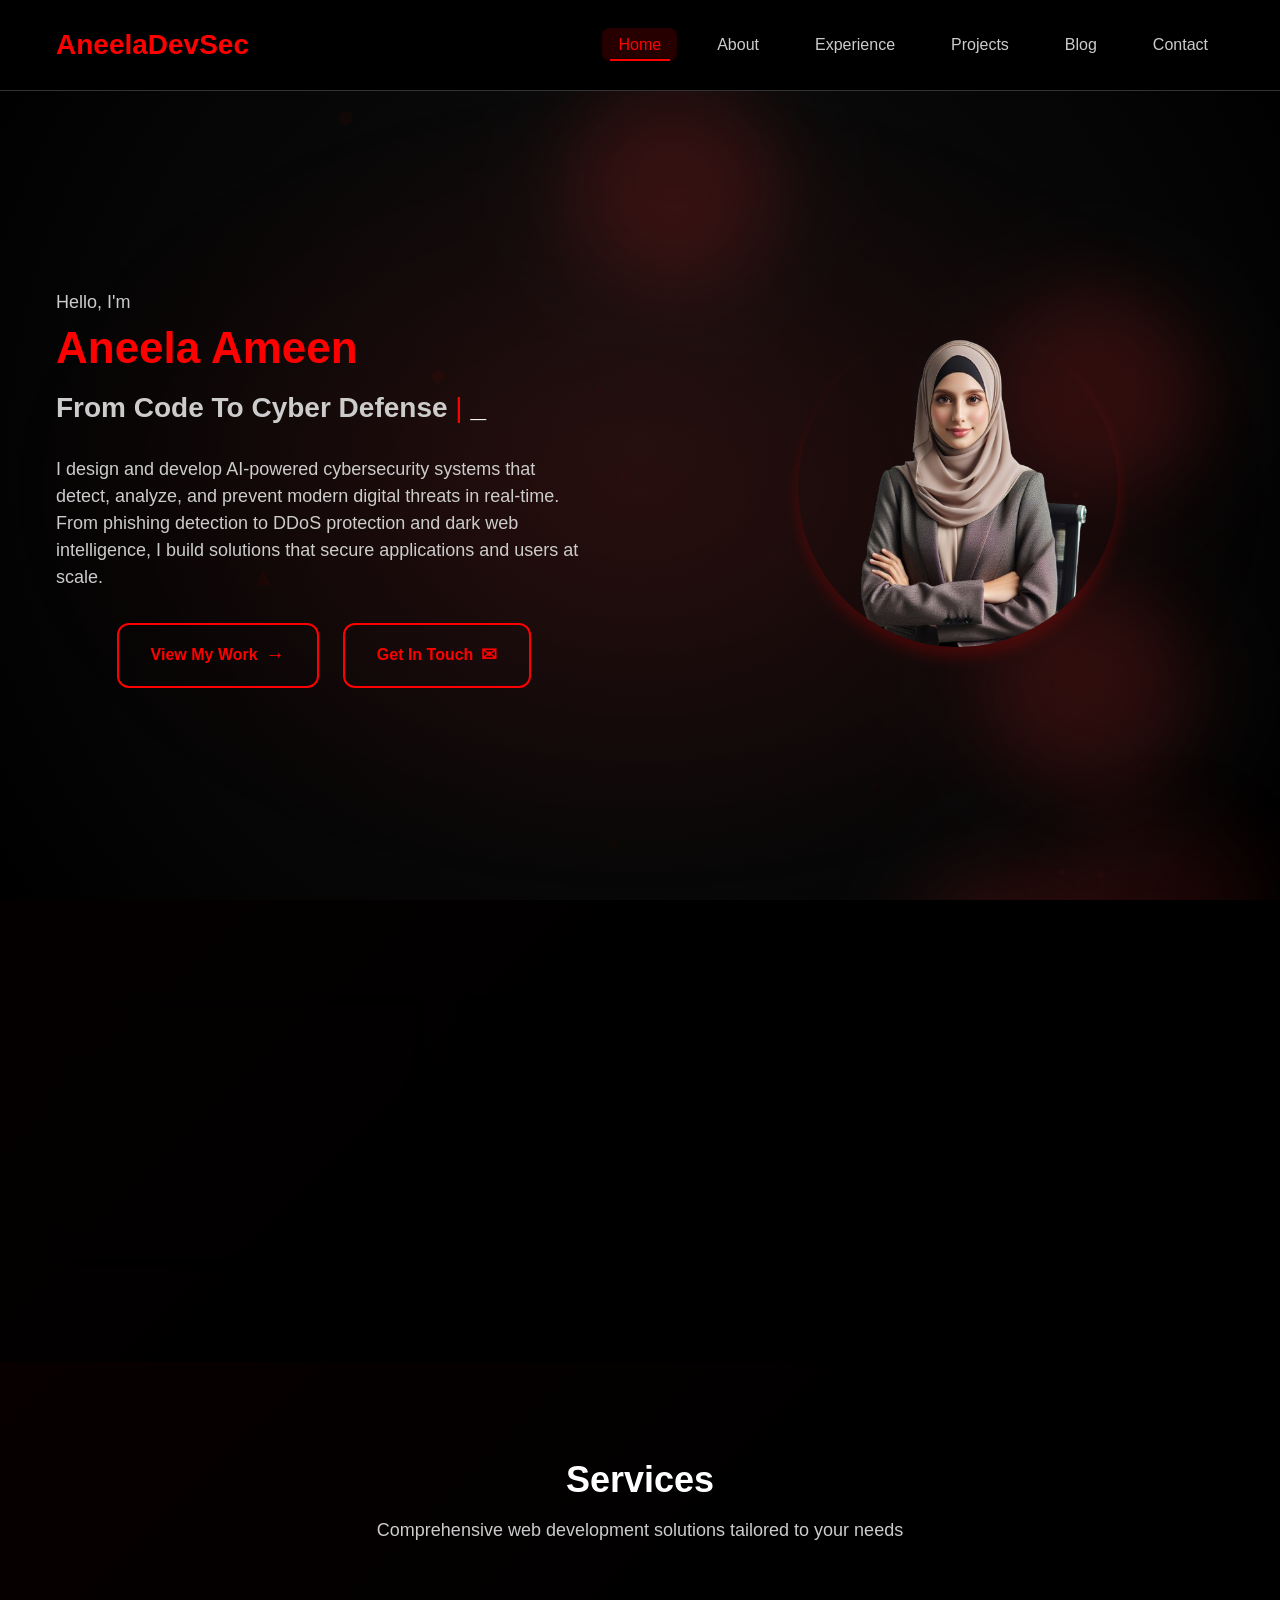
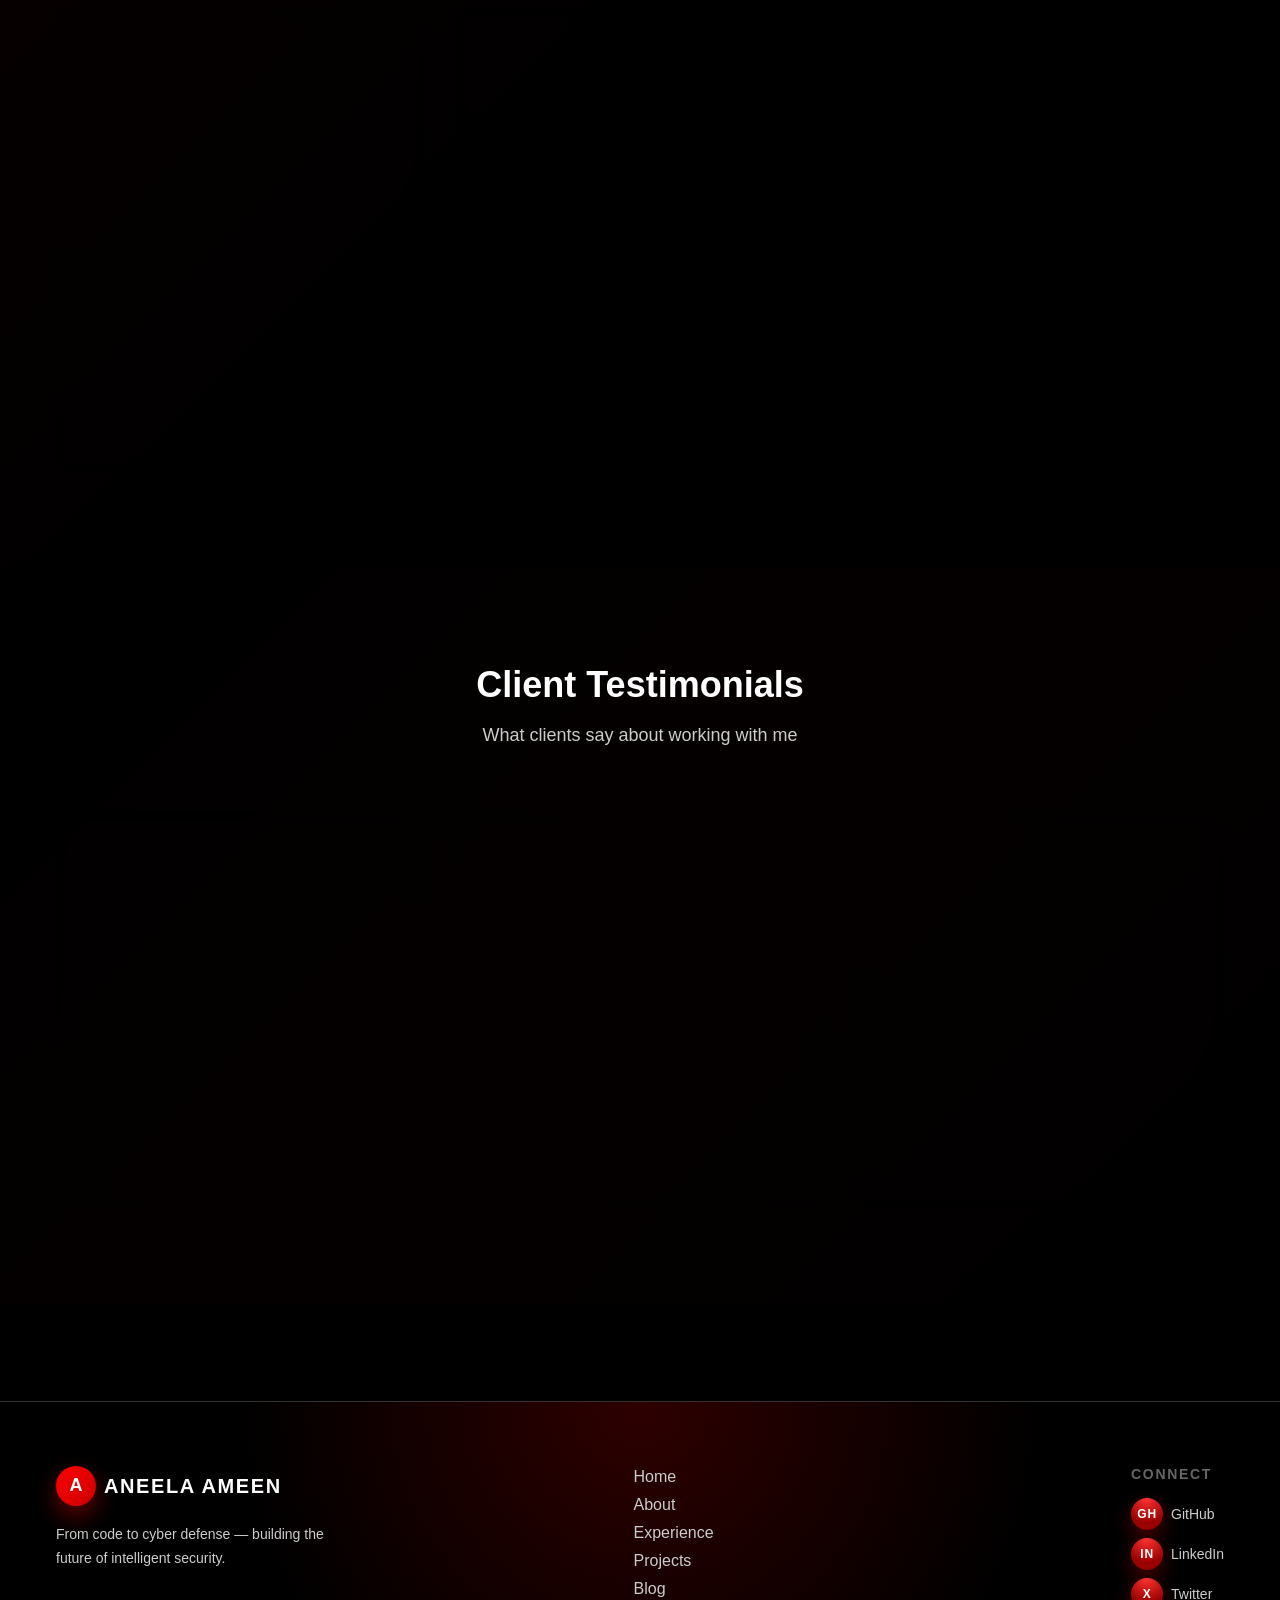
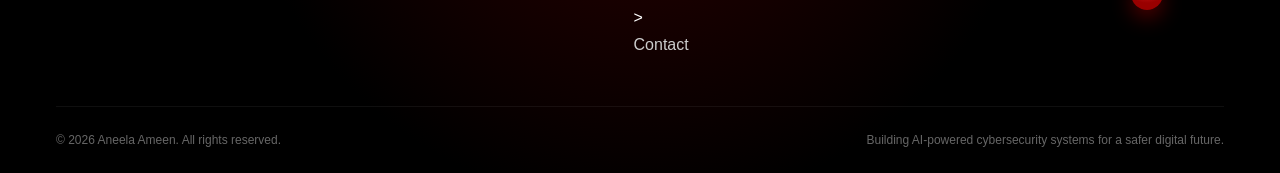
==== commit c3b9eecd: "Update index.html" ====
--- a/index.html
+++ b/index.html
@@ -3,11 +3,11 @@
 <head>
     <meta charset="UTF-8">
     <meta name="viewport" content="width=device-width, initial-scale=1.0">
-    <meta name="description" content="Professional Portfolio - Frontend Developer specializing in modern web technologies">
-    <meta name="keywords" content="portfolio, frontend developer, web developer, HTML, CSS, JavaScript">
-    <meta name="author" content="Your Name">
+    <meta name="description" content="Professional Portfolio -  AI/ML/ Developer specializing in modern web technologies">
+    <meta name="keywords" content="portfolio,AI/ML, web developer, HTML, CSS, JavaScript">
+    <meta name="author" content="Aneela Ameen">
     
-    <title>Portfolio | Frontend Developer</title>
+    <title>Portfolio | AI Expert+ Developer</title>
     
     <!-- Preload critical resources -->
     <link rel="preload" href="assets/css/style.css" as="style">
@@ -398,4 +398,4 @@
     <!-- Scripts -->
     <script src="assets/js/script.js" defer></script>
 </body>
-</html>+</html>
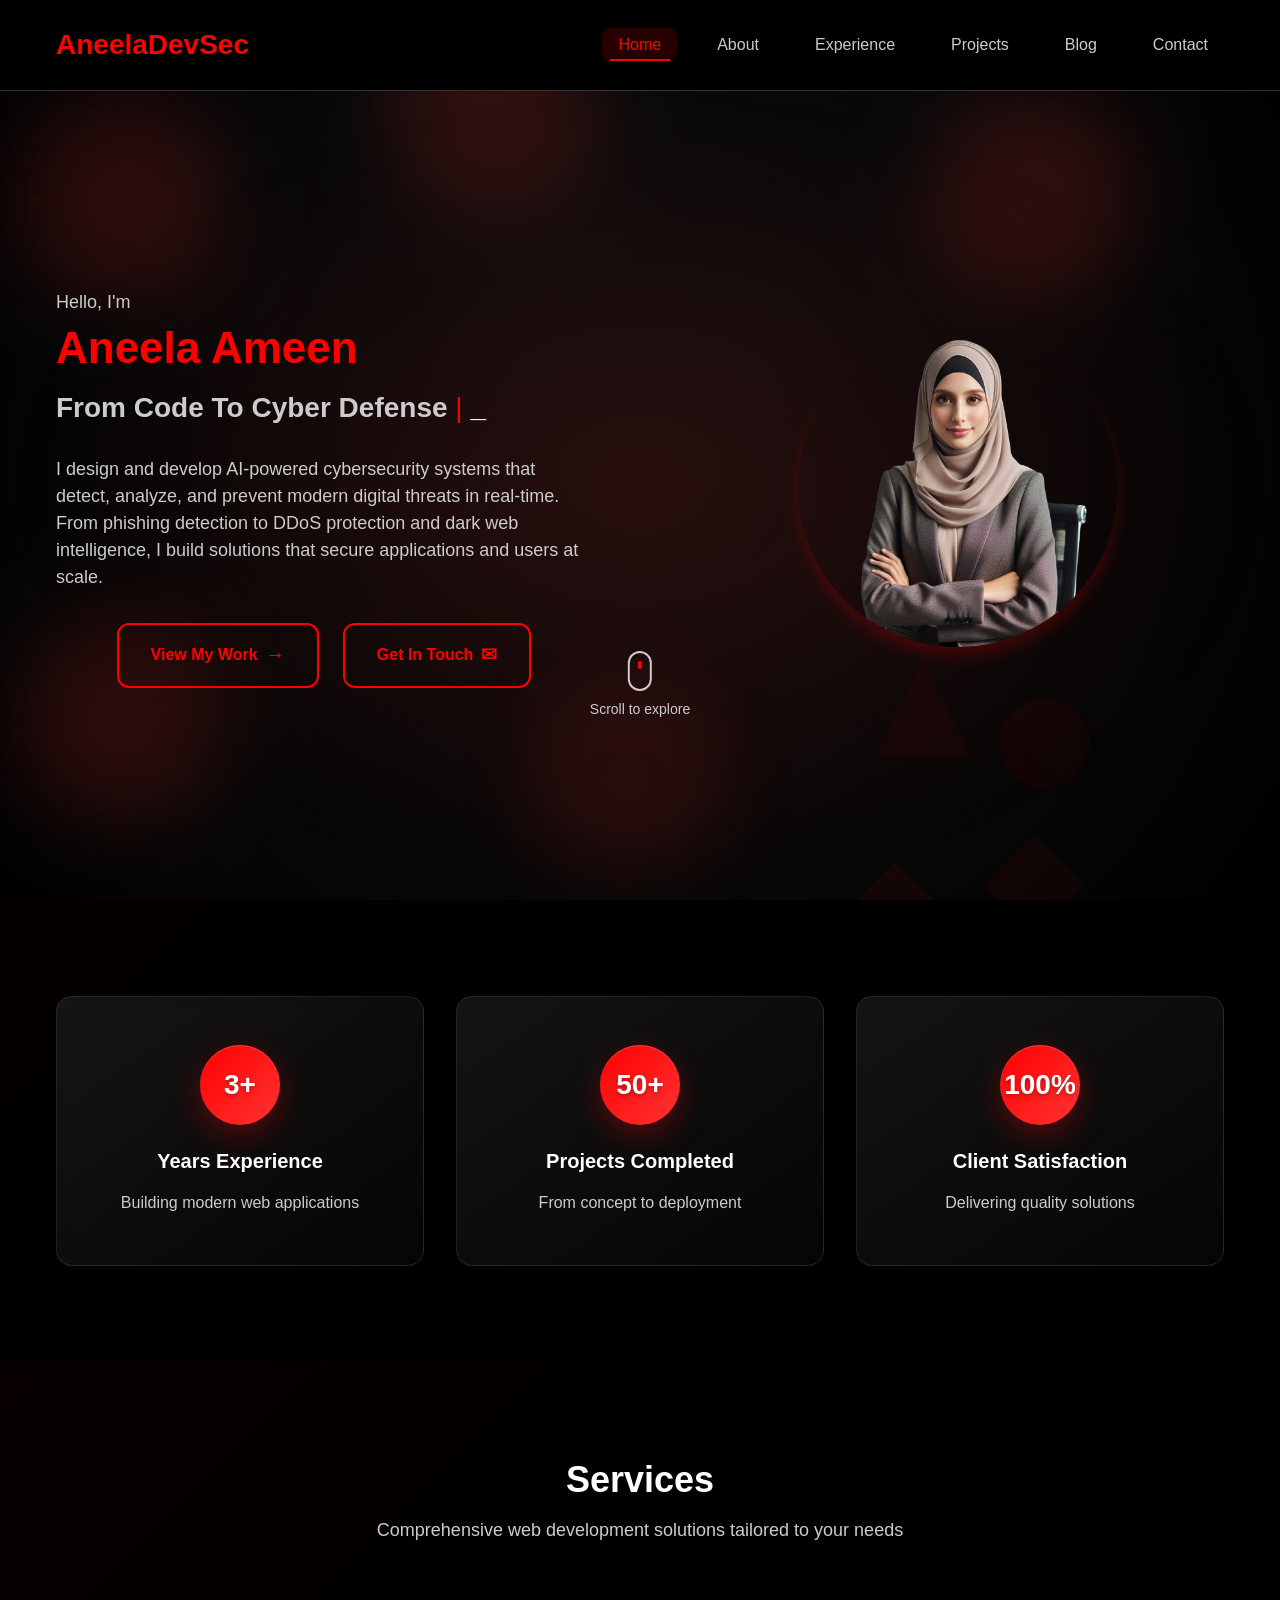
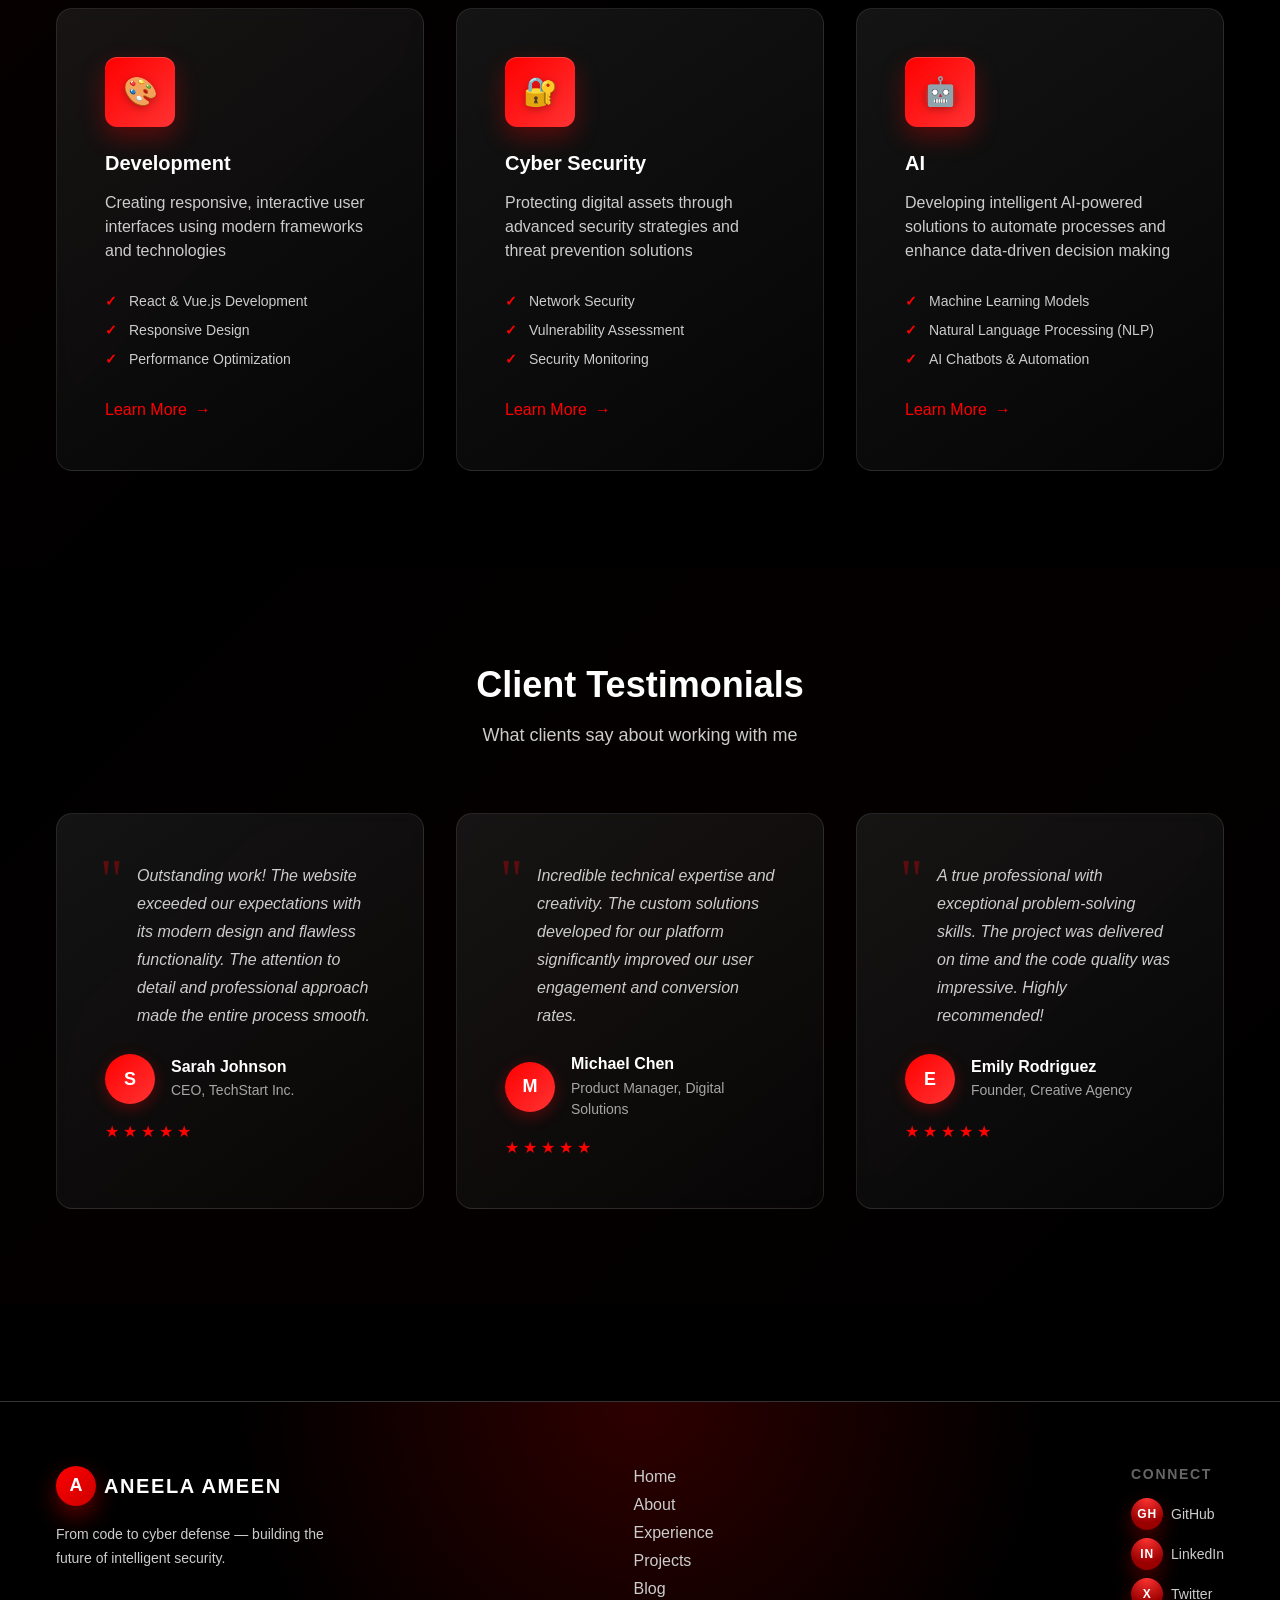
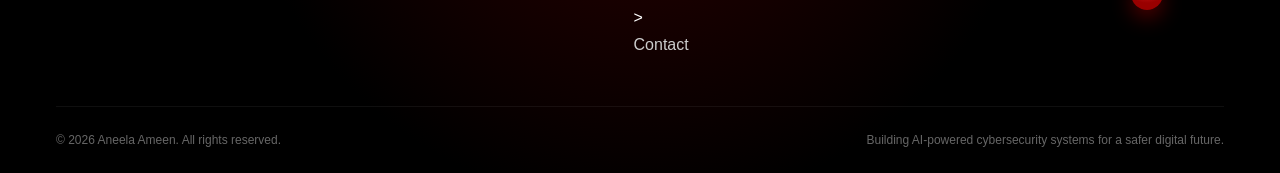
==== commit f4aa54a2: "Update index.html" ====
--- a/index.html
+++ b/index.html
@@ -8,7 +8,7 @@
     <meta name="author" content="Aneela Ameen">
     
     <title>Portfolio | AI Expert+ Developer</title>
-    
+     
     <!-- Preload critical resources -->
     <link rel="preload" href="assets/css/style.css" as="style">
     <link rel="preload" href="script.js" as="script">
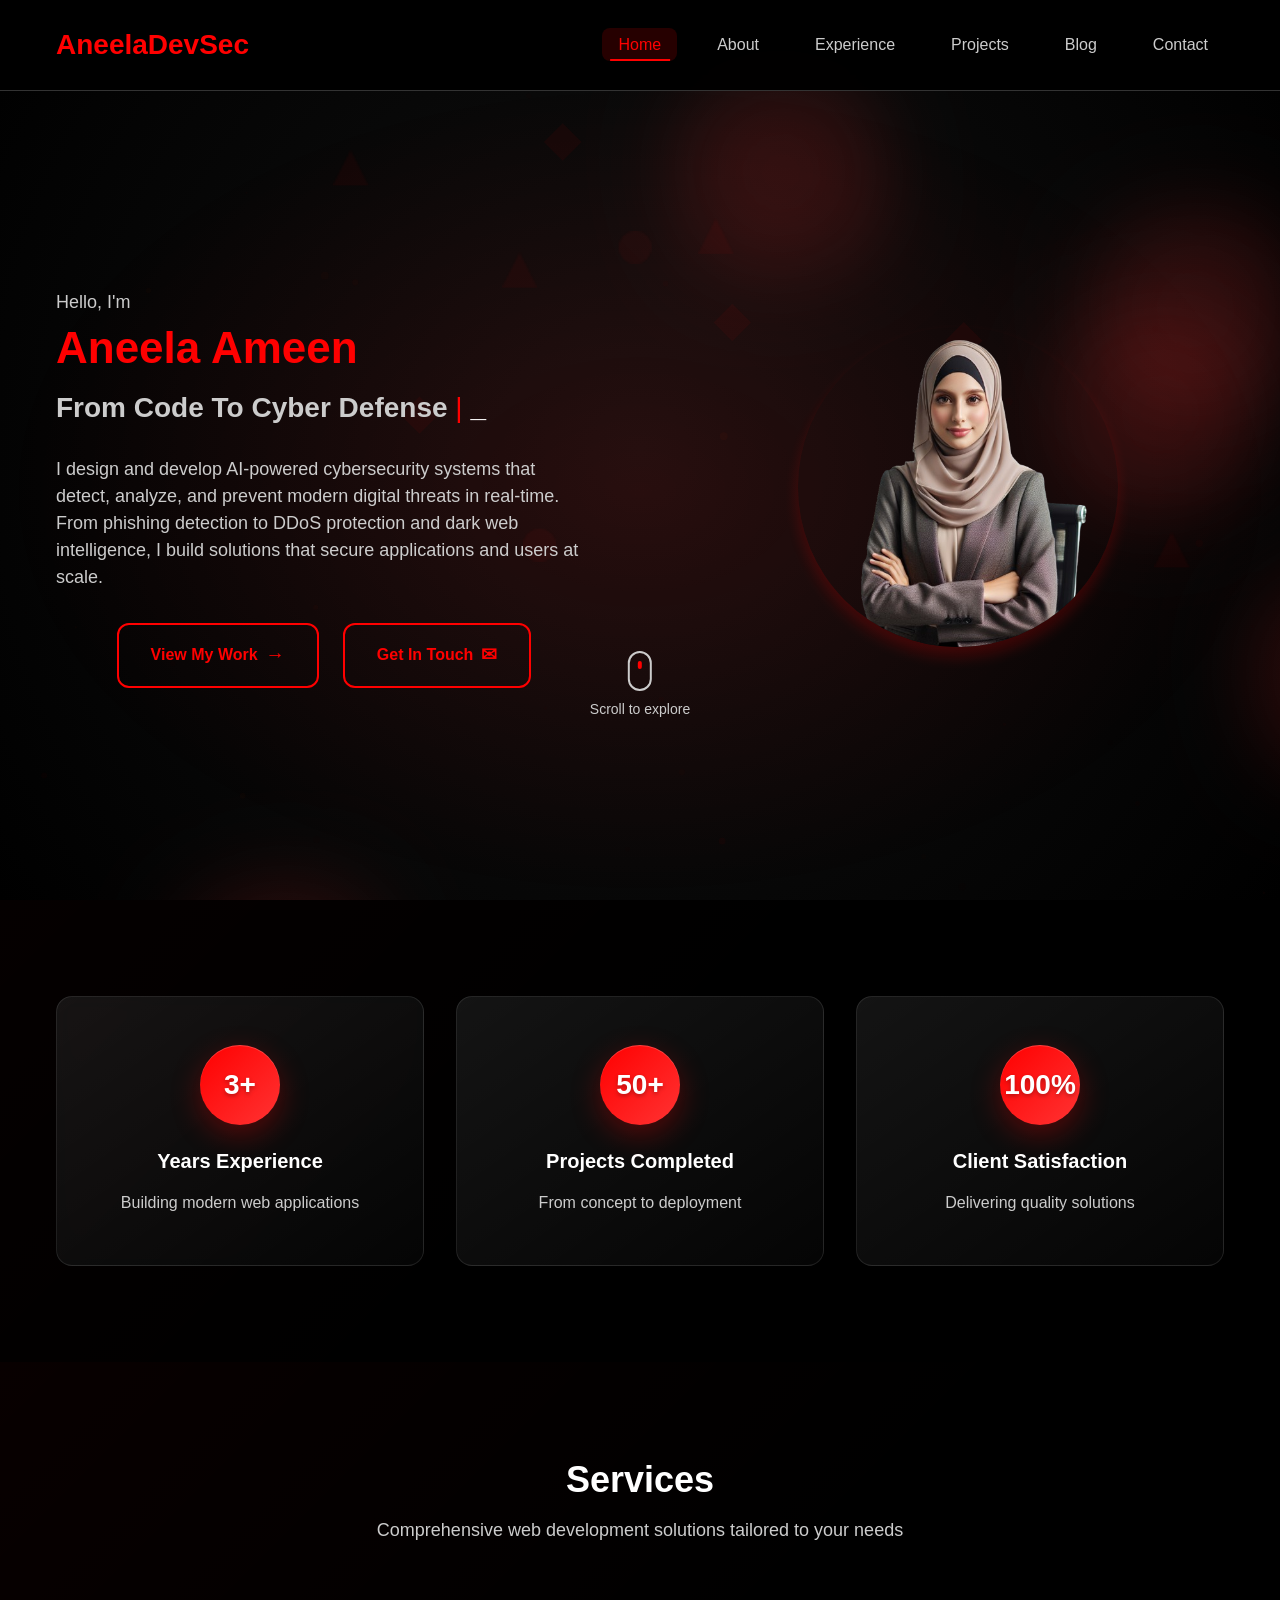
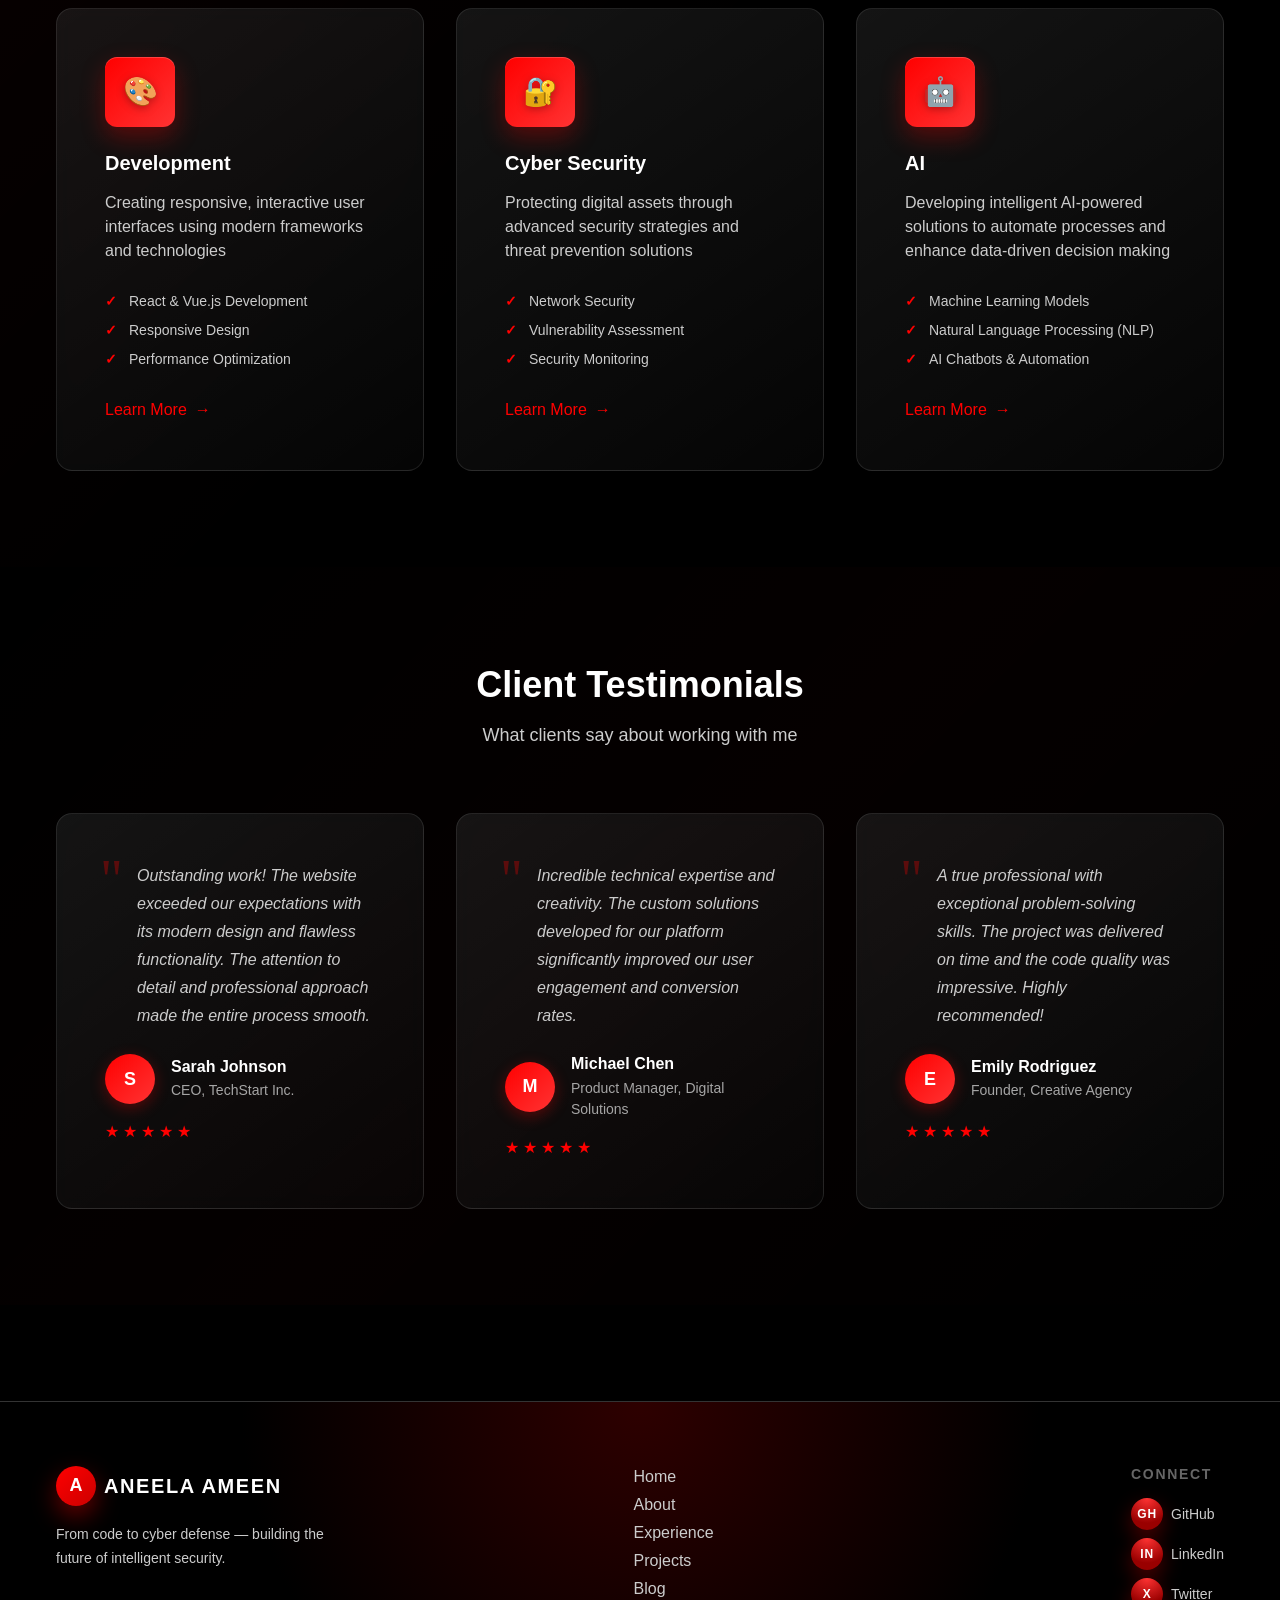
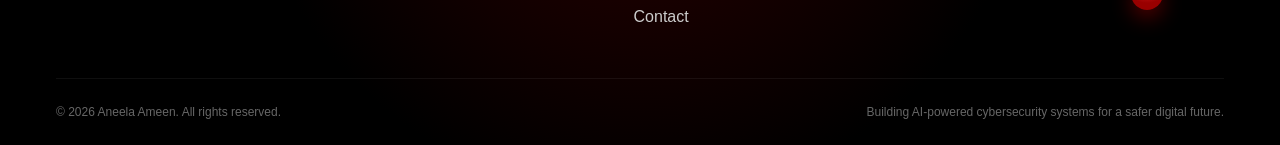
==== commit 3c8bbdcf: "Update index.html" ====
--- a/index.html
+++ b/index.html
@@ -357,7 +357,7 @@
                         <li><a href="experience.html" class="footer-nav-link">Experience</a></li>
                         <li><a href="projects.html" class="footer-nav-link">Projects</a></li>
                         <li><a href="blog.html" class="footer-nav-link">Blog</a></li>
-       >
+    
                         <li><a href="contact.html" class="footer-nav-link">Contact</a></li>
                     </ul>
                 </nav>
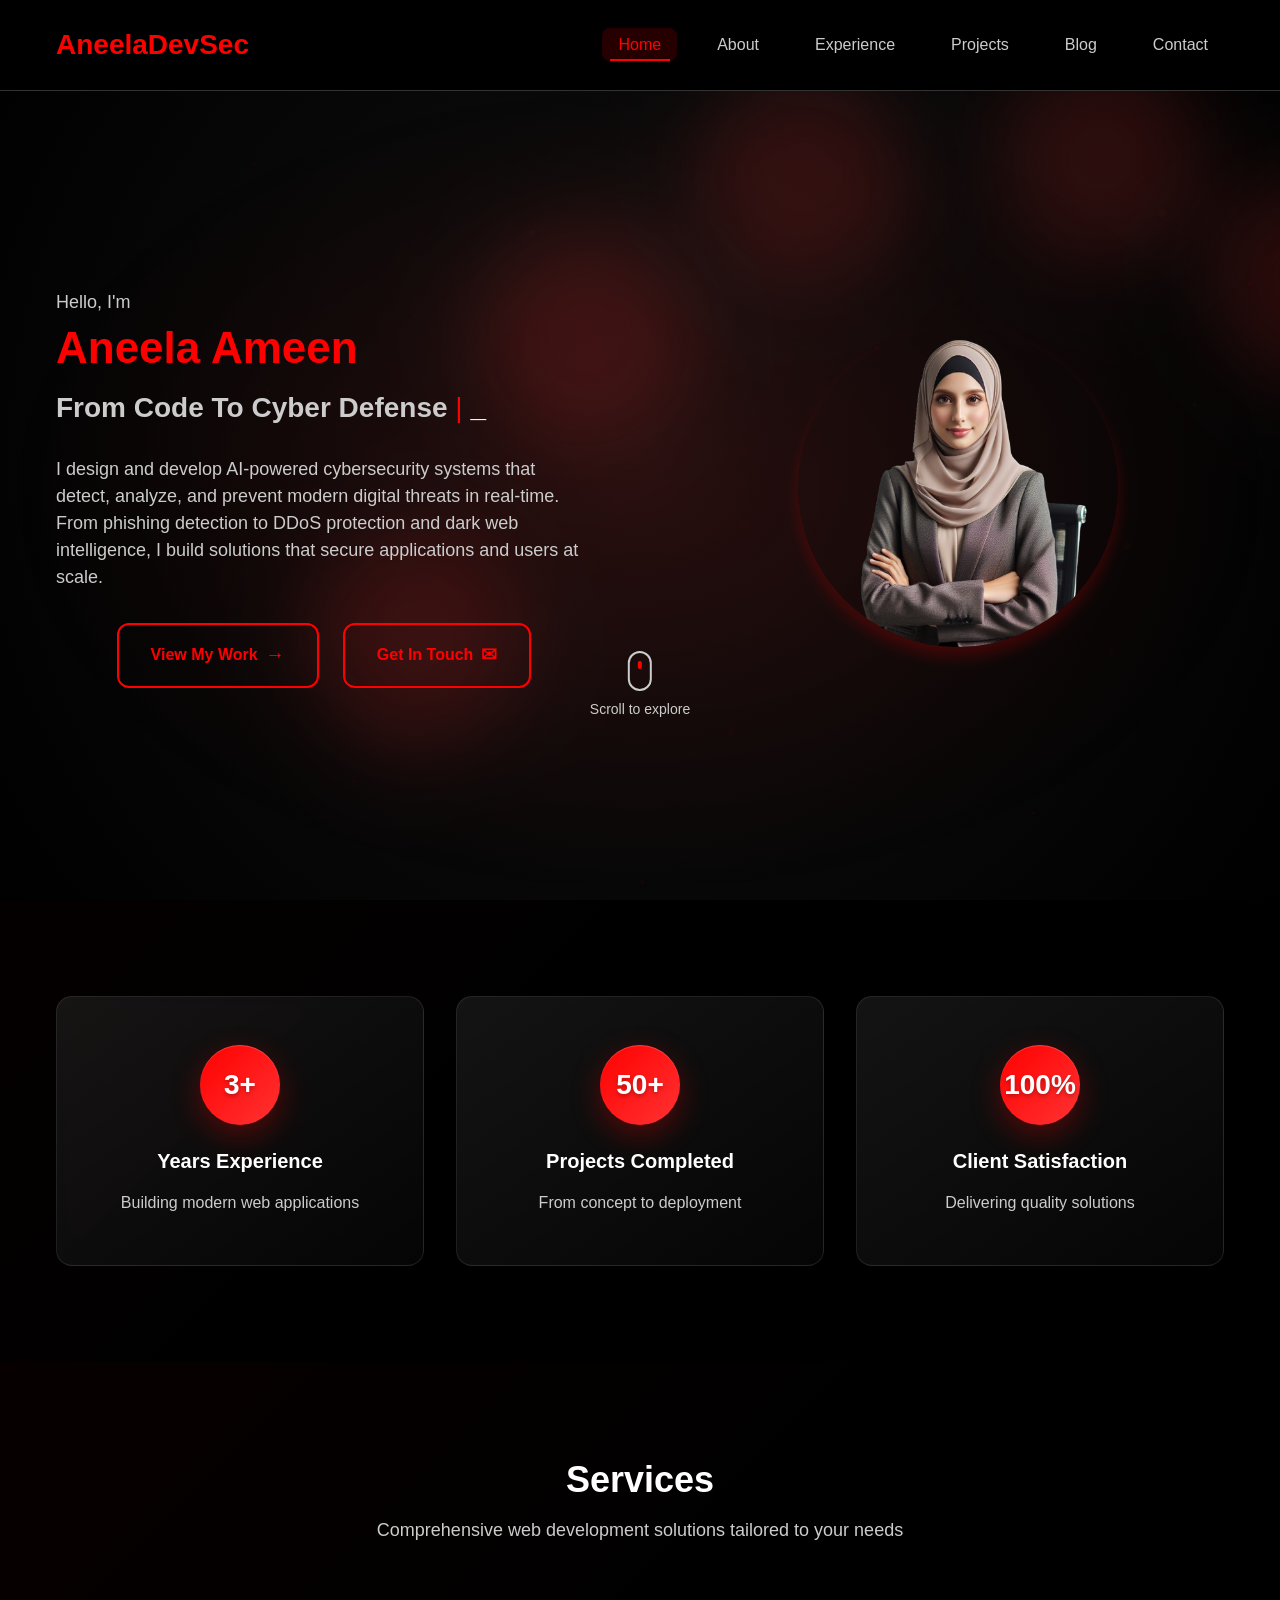
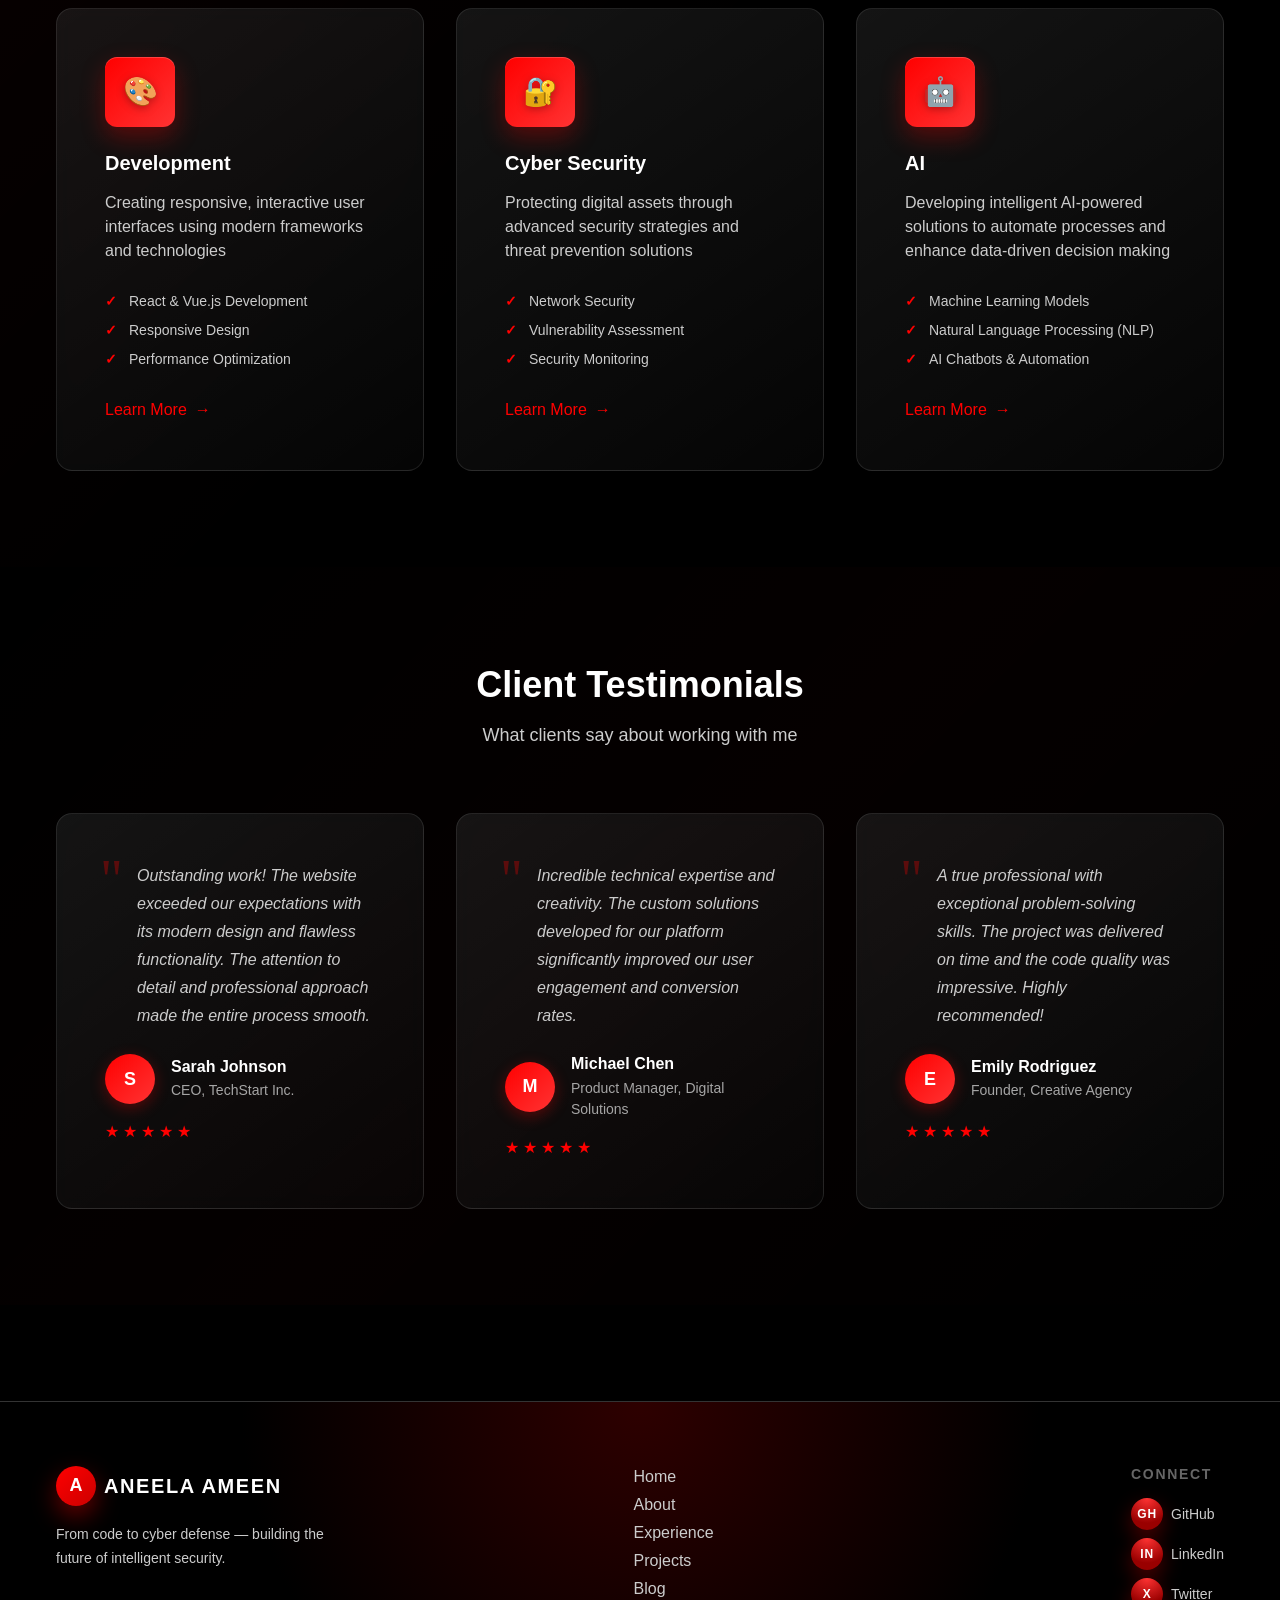
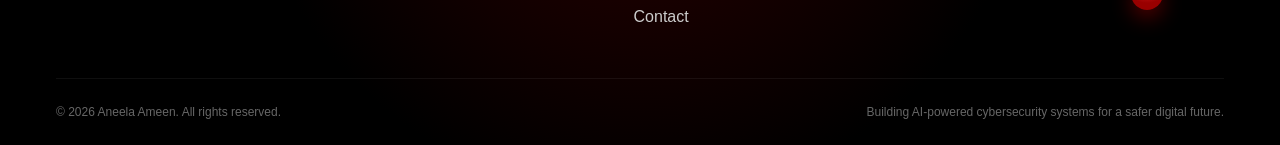
==== commit 56abd433: "Update index.html" ====
--- a/index.html
+++ b/index.html
@@ -334,7 +334,7 @@
             </div>
         </section>
     </main>
-
+ 
     <!-- Footer -->
     <footer class="site-footer" role="contentinfo">
         <div class="footer-container">
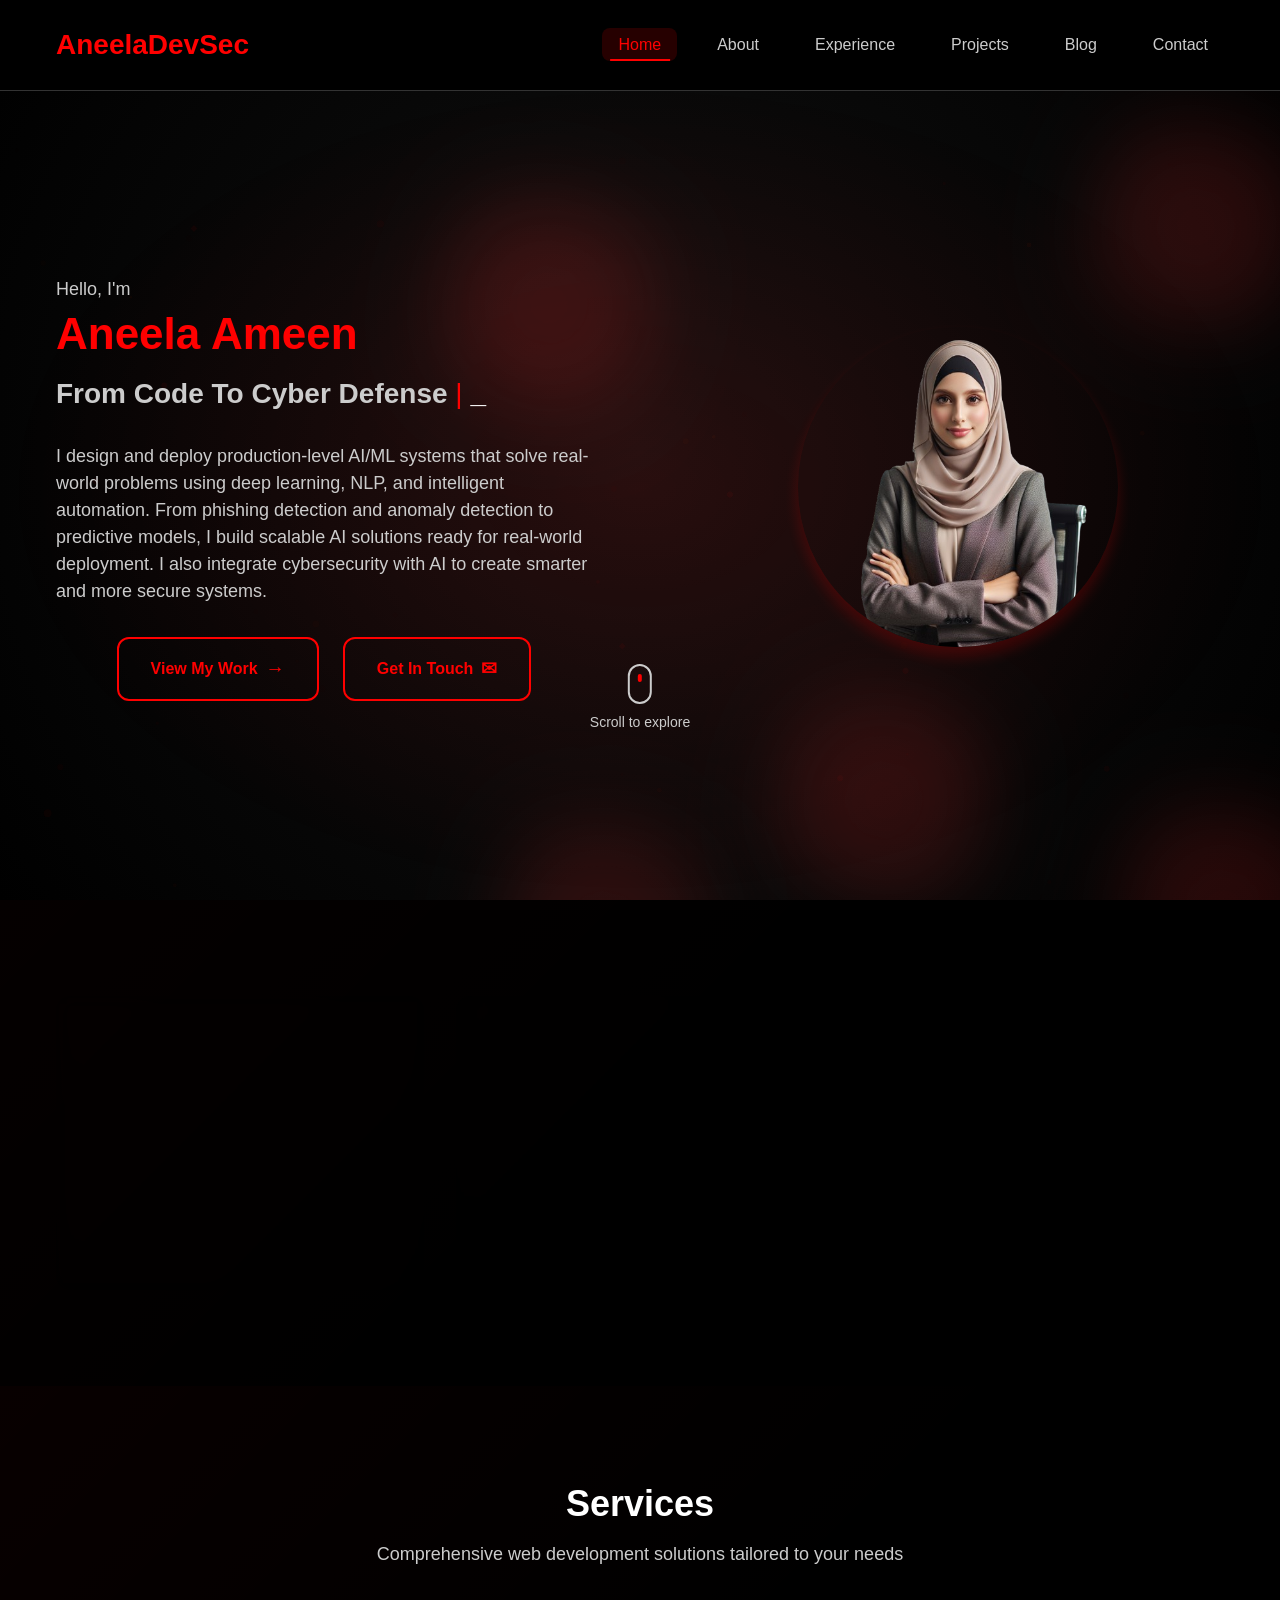
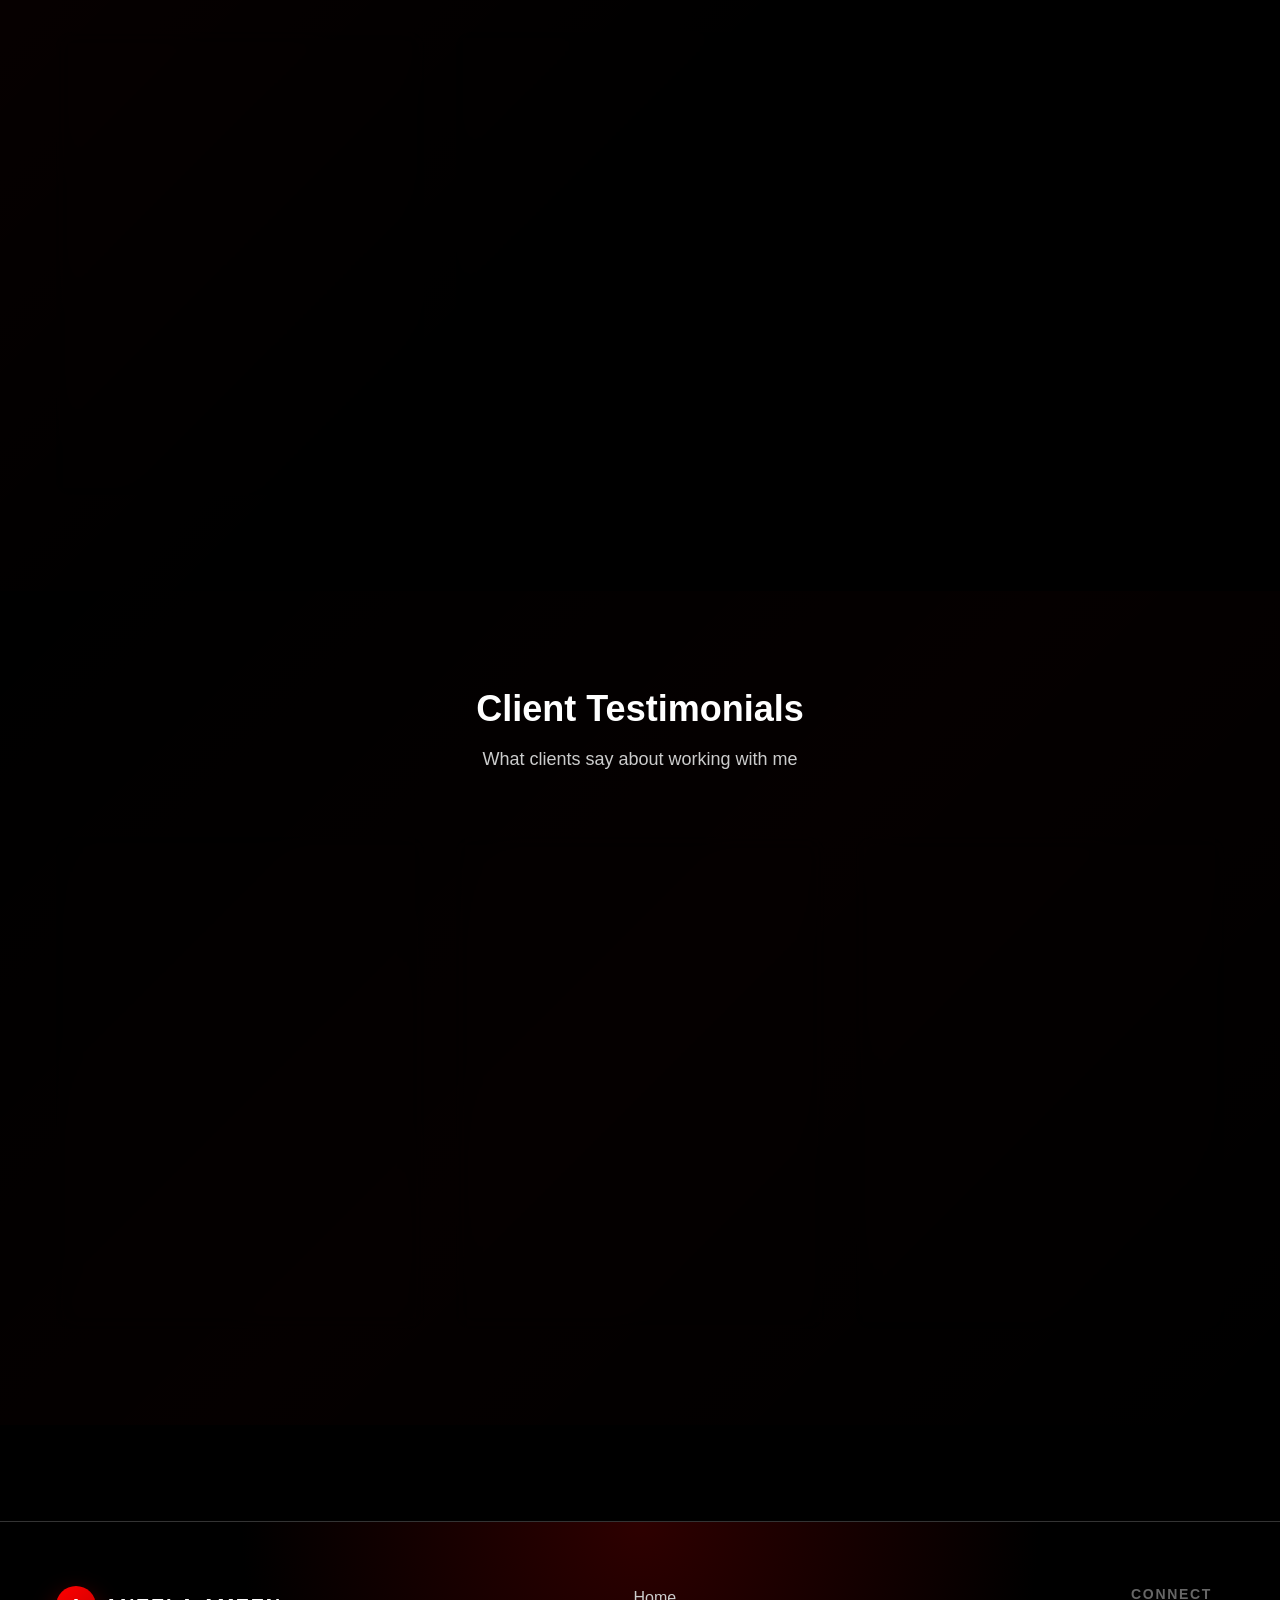
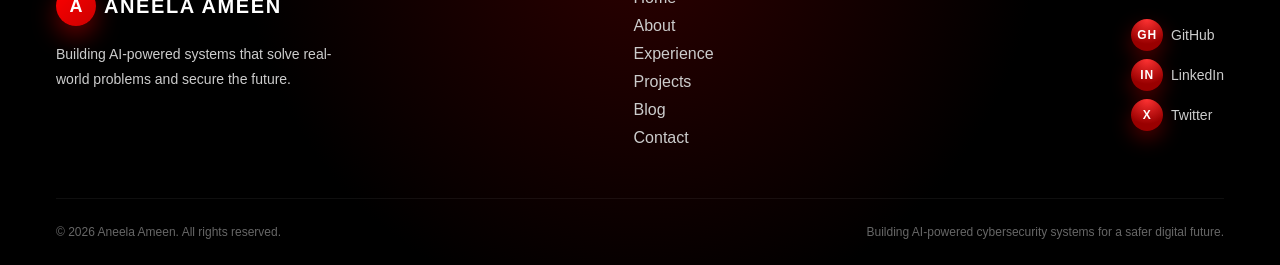
==== commit 1d34ec80: "Update index.html" ====
--- a/index.html
+++ b/index.html
@@ -3,11 +3,11 @@
 <head>
     <meta charset="UTF-8">
     <meta name="viewport" content="width=device-width, initial-scale=1.0">
-    <meta name="description" content="Professional Portfolio -  AI/ML/ Developer specializing in modern web technologies">
+    <meta name="description" content="Professional Portfolio -  AI Engineer specializing in Machine Learning, Deep Learning, and AI-powered cybersecurity solutions">
     <meta name="keywords" content="portfolio,AI/ML, web developer, HTML, CSS, JavaScript">
     <meta name="author" content="Aneela Ameen">
     
-    <title>Portfolio | AI Expert+ Developer</title>
+    <title>Portfolio | AI Engineer & Machine Learning Specialist </title>
      
     <!-- Preload critical resources -->
     <link rel="preload" href="assets/css/style.css" as="style">
@@ -95,16 +95,15 @@
                         </h1>
                         
                         <h2 class="hero-title">
-                            <span class="title-text">Web Developer</span>
+                            <span class="title-text">AI Engineer | Machine Learning Specialist</span>
                             <span class="cursor-blink">|</span>
                             <span class="cursor">_</span>
                         </h2>
                         
                         <p class="hero-description">
-                            I design and develop AI-powered cybersecurity systems that detect, analyze, 
-and prevent modern digital threats in real-time. From phishing detection to 
-DDoS protection and dark web intelligence, I build solutions that secure 
-applications and users at scale.
+                           I design and deploy production-level AI/ML systems that solve real-world problems using deep learning, NLP, and intelligent automation. 
+From phishing detection and anomaly detection to predictive models, I build scalable AI solutions ready for real-world deployment. 
+I also integrate cybersecurity with AI to create smarter and more secure systems.
                         </p>
                         
                         <!-- Call-to-Action Buttons -->
@@ -151,13 +150,13 @@
                     <div class="highlight-icon">
                         <span class="icon-number">3+</span>
                     </div>
-                    <h3 class="highlight-title">Years Experience</h3>
-                    <p class="highlight-desc">Building modern web applications</p>
+                    <h3 class="highlight-title">Production-Level AI Projects</h3>
+                    <p class="highlight-desc">Real-world deployed ML systems</p>
                 </div>
                 
                 <div class="highlight-card">
                     <div class="highlight-icon">
-                        <span class="icon-number">50+</span>
+                        <span class="icon-number">18+</span>
                     </div>
                     <h3 class="highlight-title">Projects Completed</h3>
                     <p class="highlight-desc">From concept to deployment</p>
@@ -265,15 +264,16 @@
                     <div class="testimonial-card" data-testimonial="1">
                         <div class="testimonial-content">
                             <div class="quote-icon">"</div>
-                            <p class="testimonial-text">Outstanding work! The website exceeded our expectations with its modern design and flawless functionality. The attention to detail and professional approach made the entire process smooth.</p>
+                            <p class="testimonial-text">Working with Aneela was a delivered a production-ready AI solution. She built advanced ML models for our project and handled everything 
+                        from data preprocessing to deployment. Her problem-solving mindset and ability to deliver under pressure is impressive.</p>
                         </div>
                         <div class="testimonial-author">
                             <div class="author-avatar">
-                                <span class="author-initial">S</span>
+                                <span class="author-initial">M</span>
                             </div>
                             <div class="author-info">
-                                <h4 class="author-name">Sarah Johnson</h4>
-                                <p class="author-title">CEO, TechStart Inc.</p>
+                                <h4 class="author-name">Mohiuddin Ahmed</h4>
+                                <p class="author-title">CEO, Ozcomms Inc.</p>
                             </div>
                         </div>
                         <div class="testimonial-rating">
@@ -288,15 +288,17 @@
                     <div class="testimonial-card" data-testimonial="2">
                         <div class="testimonial-content">
                             <div class="quote-icon">"</div>
-                            <p class="testimonial-text">Incredible technical expertise and creativity. The custom solutions developed for our platform significantly improved our user engagement and conversion rates.</p>
+                            <p class="testimonial-text"> Aneela delivered an exceptional AI-powered solution that significantly improved our system’s accuracy and performance. 
+                        Her expertise in Machine Learning and attention to real-world implementation truly stands out. 
+                        She doesn’t just build models — she builds production-ready systems.</p>
                         </div>
                         <div class="testimonial-author">
                             <div class="author-avatar">
-                                <span class="author-initial">M</span>
+                                <span class="author-initial">T</span>
                             </div>
                             <div class="author-info">
-                                <h4 class="author-name">Michael Chen</h4>
-                                <p class="author-title">Product Manager, Digital Solutions</p>
+                                <h4 class="author-name">Malik Talha Azhar </h4>
+                                <p class="author-title">CEO, Lumintro Tech Solutions</p>
                             </div>
                         </div>
                         <div class="testimonial-rating">
@@ -311,7 +313,8 @@
                     <div class="testimonial-card" data-testimonial="3">
                         <div class="testimonial-content">
                             <div class="quote-icon">"</div>
-                            <p class="testimonial-text">A true professional with exceptional problem-solving skills. The project was delivered on time and the code quality was impressive. Highly recommended!</p>
+                            <p class="testimonial-text">Aneela combines AI with cybersecurity in a very unique way. Her work on intelligent security systems 
+                        and automation shows strong technical depth. She is highly dedicated, fast learner, and delivers high-quality results.</p>
                         </div>
                         <div class="testimonial-author">
                             <div class="author-avatar">
@@ -319,7 +322,7 @@
                             </div>
                             <div class="author-info">
                                 <h4 class="author-name">Emily Rodriguez</h4>
-                                <p class="author-title">Founder, Creative Agency</p>
+                                <p class="author-title">Cybersecurity Consultant</p>
                             </div>
                         </div>
                         <div class="testimonial-rating">
@@ -345,7 +348,7 @@
                         <span class="footer-logo-mark" aria-hidden="true">A</span>
                         <span class="footer-logo-text">Aneela Ameen</span>
                     </a>
-                    <p class="footer-tagline">From code to cyber defense — building the future of intelligent security.</p>
+                    <p class="footer-tagline">Building AI-powered systems that solve real-world problems and secure the future.</p>
                 </div>
 
                 <!-- Footer Navigation -->
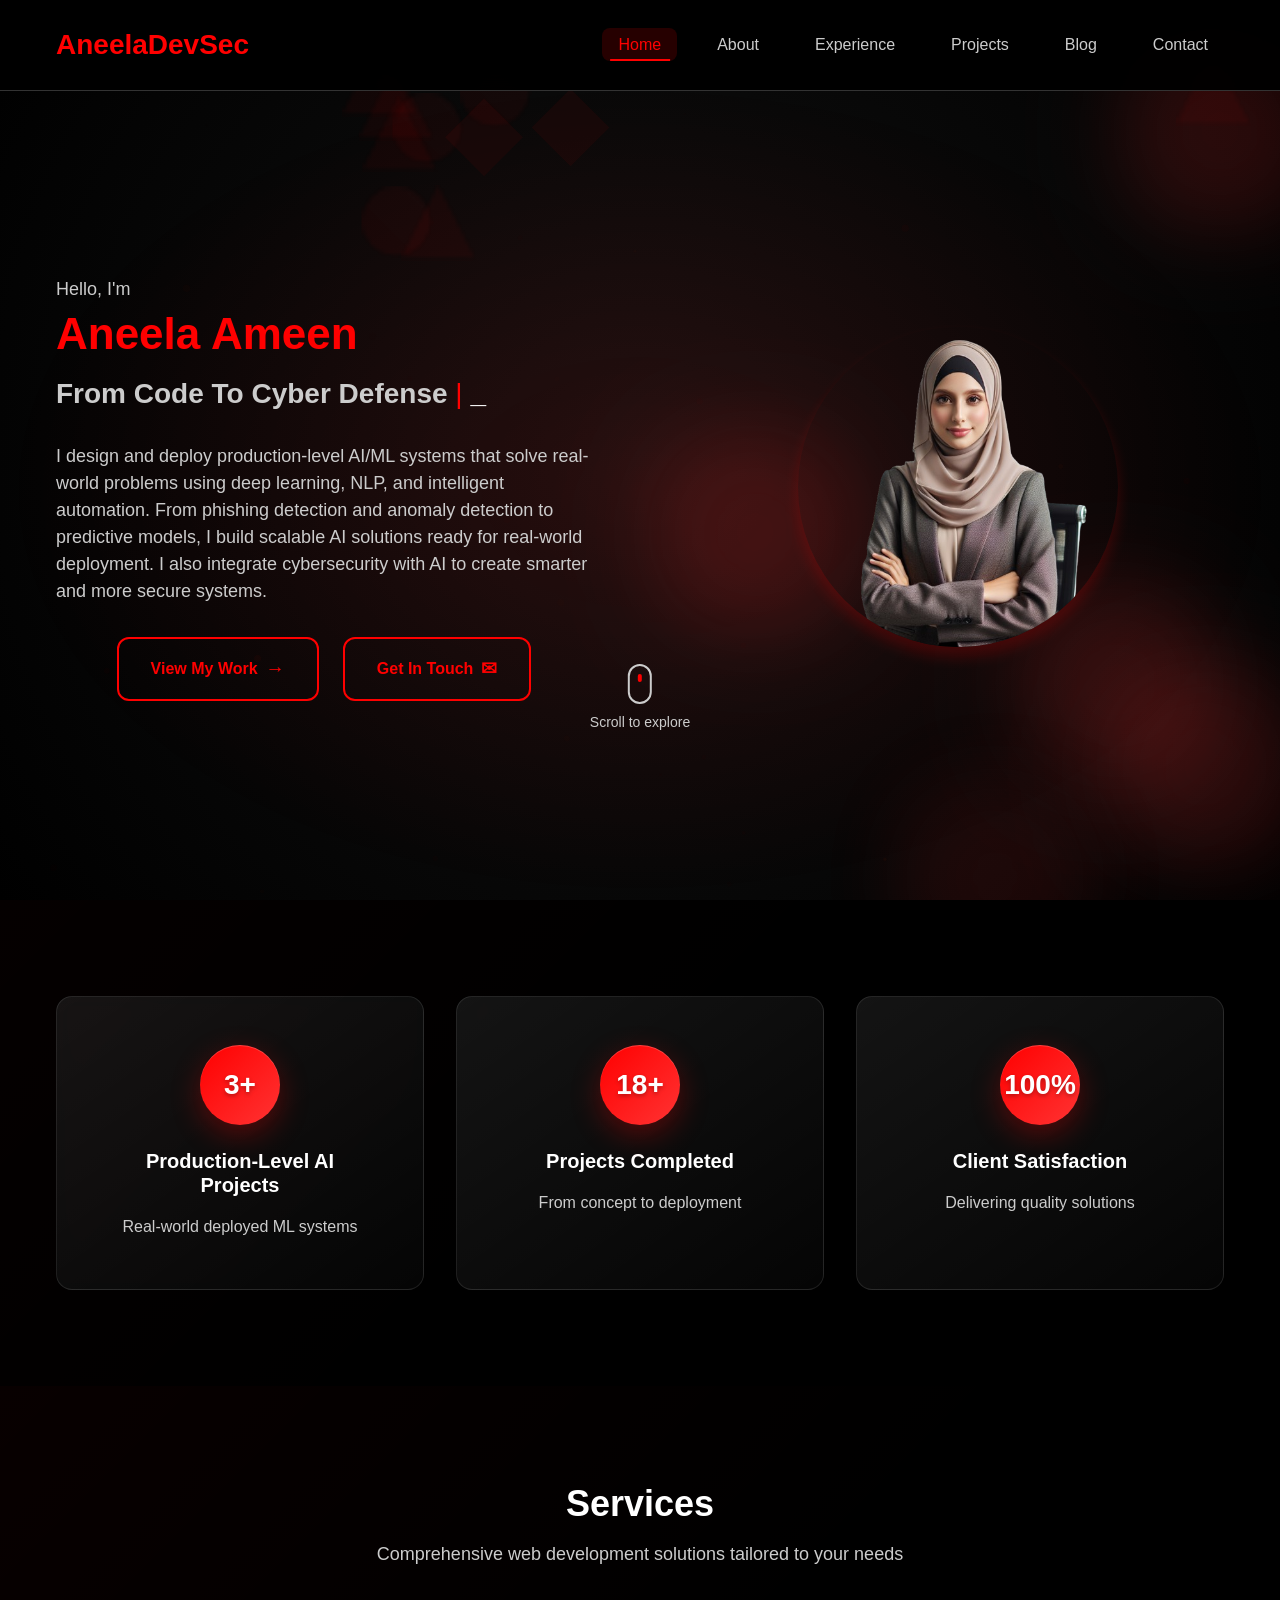
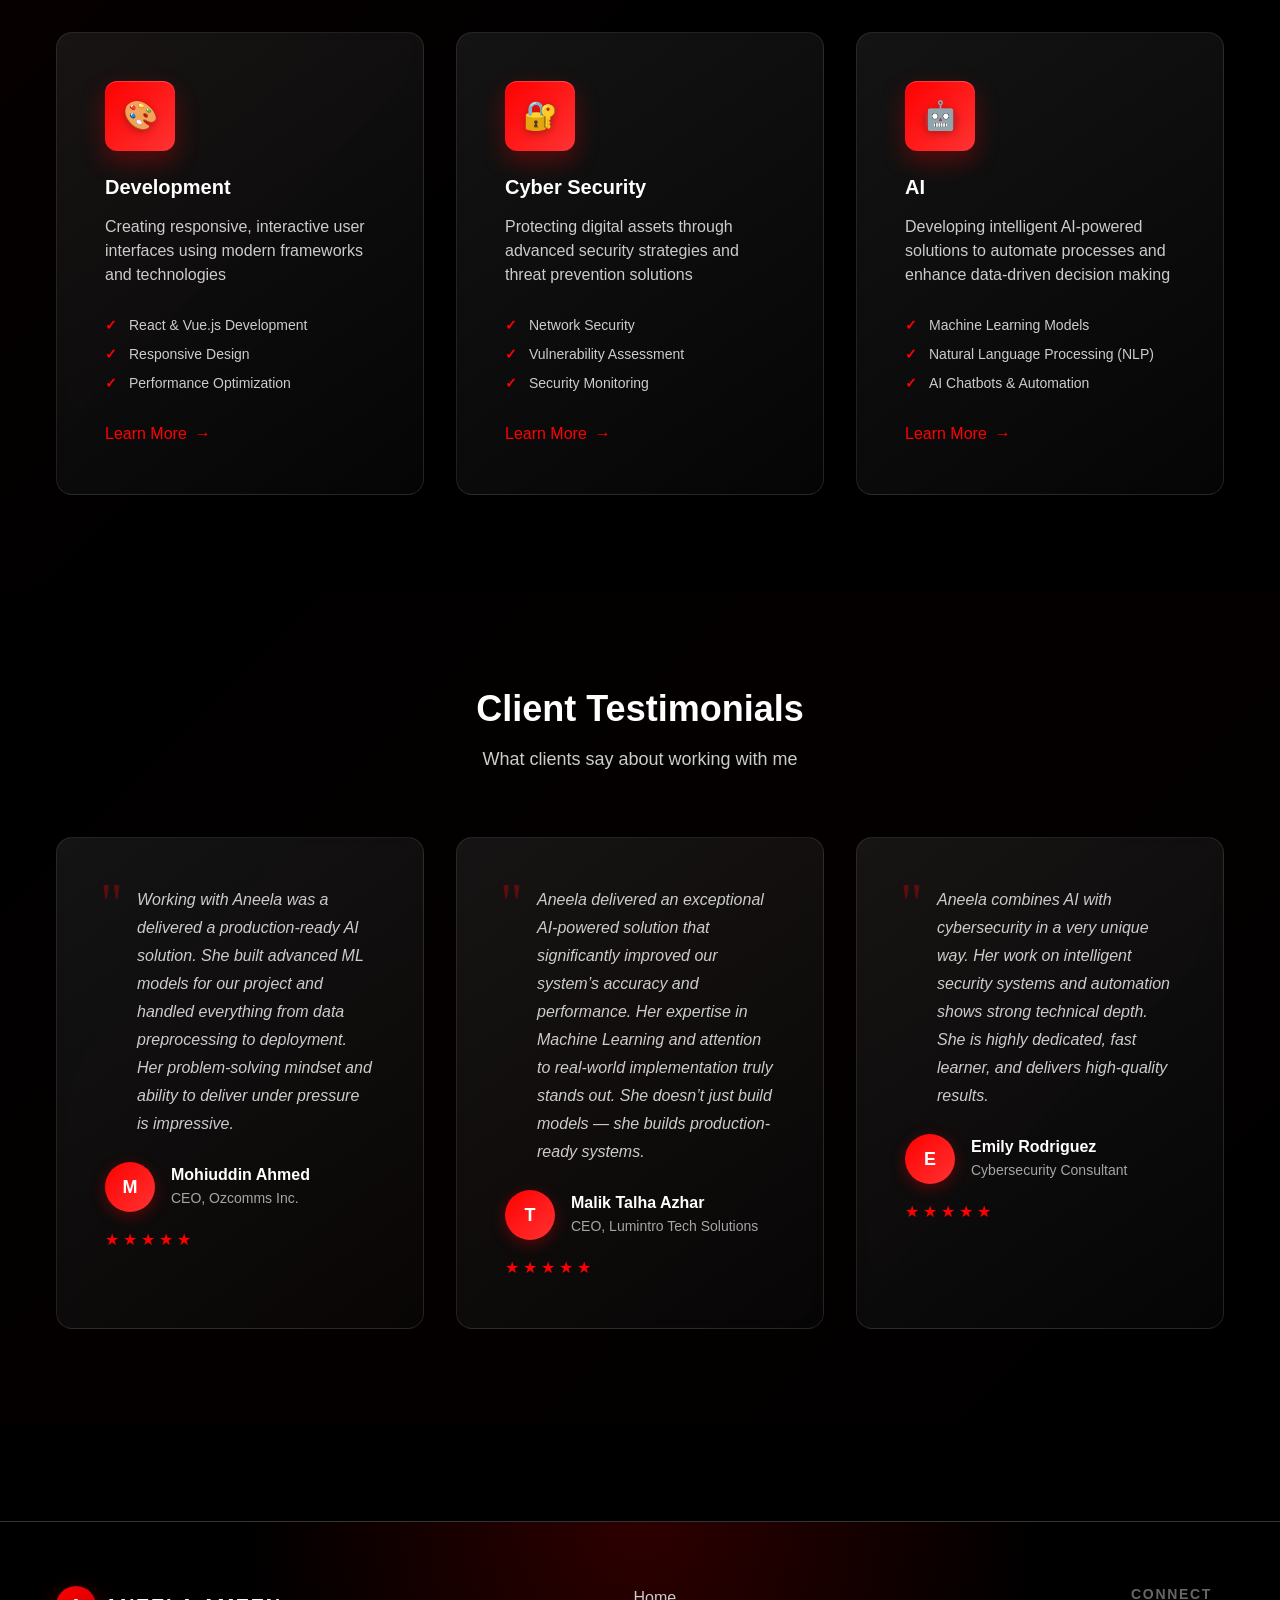
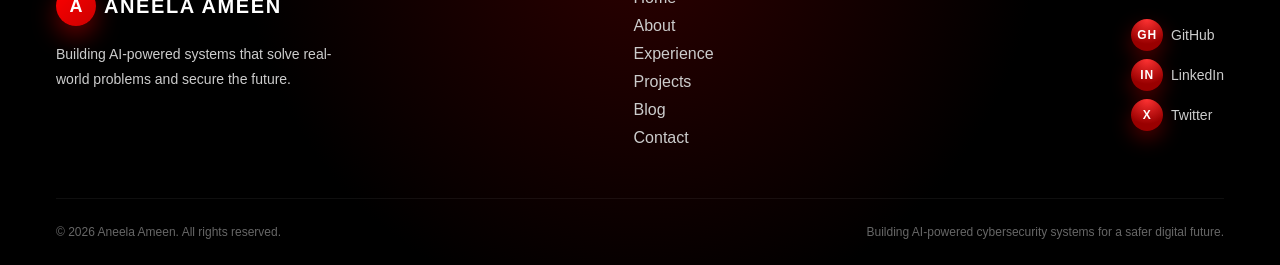
==== commit e4c7c17c: "Update index.html" ====
--- a/index.html
+++ b/index.html
@@ -12,7 +12,7 @@
     <!-- Preload critical resources -->
     <link rel="preload" href="assets/css/style.css" as="style">
     <link rel="preload" href="script.js" as="script">
-    
+     
     <!-- Stylesheets -->
     <link rel="stylesheet" href="assets/css/style.css">
     
